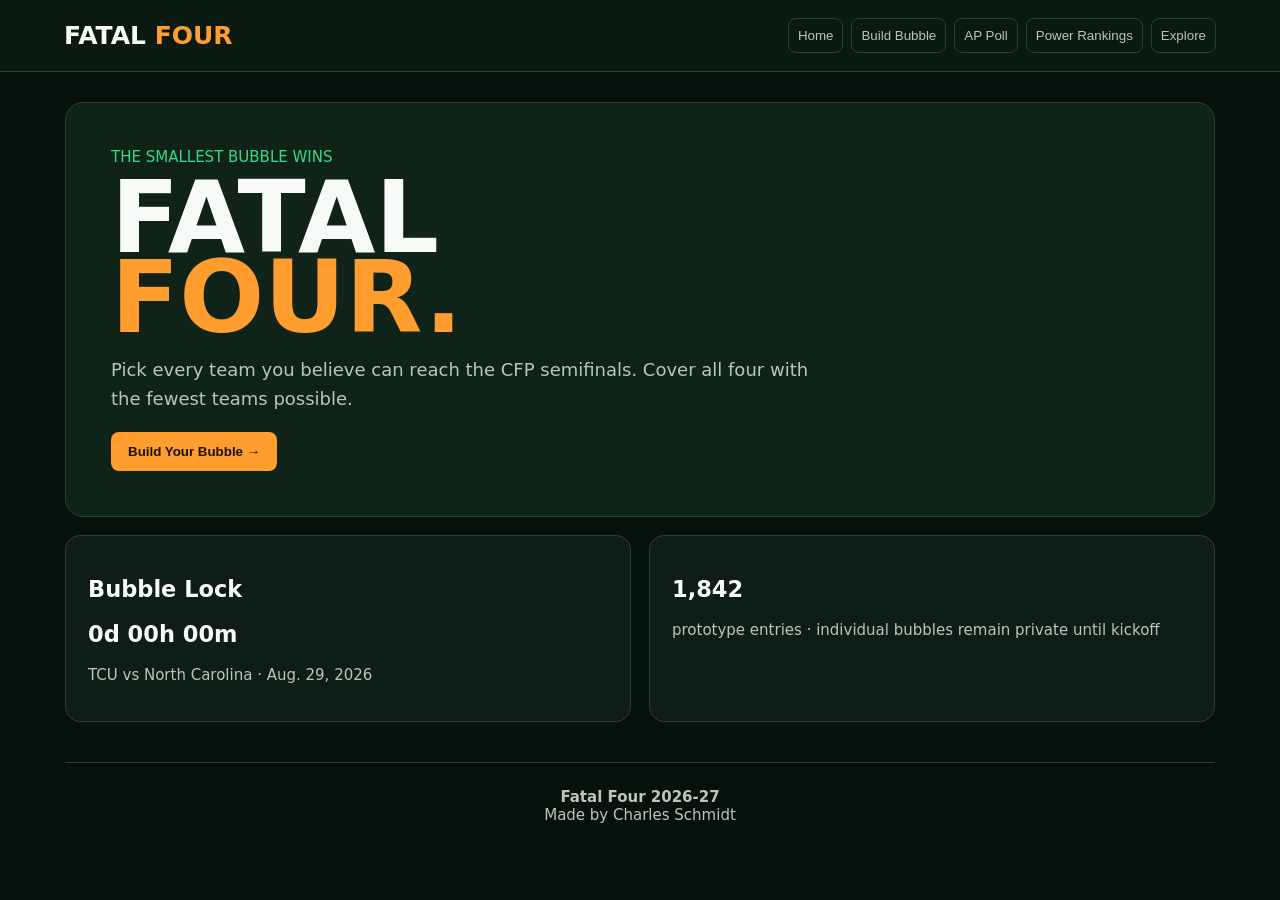
==== prototype.html @ 5ae05595 "Add interactive Fatal Four prototype" ====
<!doctype html><html><head><meta charset="utf-8"><meta name="viewport" content="width=device-width,initial-scale=1"><title>Fatal Four Prototype</title><style>body{margin:0;background:#07110c;color:#f7fbf8;font:15px system-ui}header{padding:18px 5%;background:#0b1a11;border-bottom:1px solid #294233;position:sticky;top:0}nav{display:flex;gap:8px;align-items:center}button{background:transparent;color:#b7c7bd;border:1px solid #294233;padding:9px;border-radius:8px}button:hover{color:#fff;background:#13271c}.brand{font-size:25px;font-weight:900;margin-right:auto}.brand b{color:#ff9d2e}.page{max-width:1150px;margin:auto;padding:30px 5%}.view{display:none}.view.active{display:block}.hero{padding:45px;background:#102319;border:1px solid #294233;border-radius:18px}.hero h1{font-size:clamp(55px,9vw,100px);line-height:.8;margin:12px 0}.orange{color:#ff9d2e}.green{color:#39d98a}.hero p{max-width:700px;color:#b7c7bd;font-size:18px;line-height:1.6}.primary{background:#ff9d2e;color:#171006;border:0;font-weight:900;padding:12px 17px}.grid{display:grid;grid-template-columns:1fr 1fr;gap:18px;margin-top:18px}.card{background:#0e1d15;border:1px solid #294233;border-radius:15px;padding:22px}.muted{color:#b7c7bd}.tools{display:flex;gap:10px;margin:15px 0}.search,select{flex:1;background:#07110c;color:white;border:1px solid #294233;padding:11px;border-radius:8px}.row{display:grid;grid-template-columns:35px 45px 1fr 100px 90px 90px;gap:10px;align-items:center;padding:10px;border-bottom:1px solid #203529}.row img{width:36px;height:36px;object-fit:contain}.rank{color:#ff9d2e;font-weight:900}.tag{border:1px solid #294233;border-radius:99px;padding:5px;text-align:center;color:#b7c7bd;font-size:12px}.up{color:#39d98a}.down{color:#ff6464}.bubble{display:flex;gap:7px;flex-wrap:wrap;padding:12px;border:1px dashed #3b5b47;border-radius:10px}.pill{background:#172c20;border:1px solid #35523f;padding:6px 9px;border-radius:99px}.leader{display:grid;grid-template-columns:40px 1fr 90px 80px;gap:10px;padding:13px 0;border-bottom:1px solid #203529}.bar{height:7px;background:#203328;border-radius:8px;margin-top:7px}.bar i{display:block;height:100%;background:#39d98a;border-radius:8px}.footer{text-align:center;border-top:1px solid #294233;margin-top:40px;padding:25px;color:#b7c7bd}@media(max-width:800px){.grid{grid-template-columns:1fr}.row{grid-template-columns:30px 38px 1fr 75px}.row>:nth-child(n+5){display:none}.leader{grid-template-columns:35px 1fr 75px}.leader>:last-child{display:none}}</style></head><body><header><nav><div class="brand">FATAL <b>FOUR</b></div><button onclick="go('home')">Home</button><button onclick="go('bubble')">Build Bubble</button><button onclick="go('poll')">AP Poll</button><button onclick="go('power')">Power Rankings</button><button onclick="go('explore')">Explore</button></nav></header><main class="page"><section id="home" class="view active"><div class="hero"><div class="green">THE SMALLEST BUBBLE WINS</div><h1>FATAL<br><span class="orange">FOUR.</span></h1><p>Pick every team you believe can reach the CFP semifinals. Cover all four with the fewest teams possible.</p><button class="primary" onclick="go('bubble')">Build Your Bubble →</button></div><div class="grid"><div class="card"><h2>Bubble Lock</h2><h2 id="clock">Loading...</h2><p class="muted">TCU vs North Carolina · Aug. 29, 2026</p></div><div class="card"><h2>1,842</h2><p class="muted">prototype entries · individual bubbles remain private until kickoff</p></div></div></section><section id="bubble" class="view"><div class="card"><h2>Build Your Bubble</h2><p class="muted">Prototype account is simulated. Production will require real login and server-side deadline enforcement.</p><div class="tools"><input id="q" class="search" placeholder="Search teams" oninput="render()"><select id="c" onchange="render()"><option value="">Top 25</option><option>ACC</option><option>Big Ten</option><option>SEC</option><option>Big 12</option><option>Independent</option></select></div><div id="teams"></div><h3>Your Bubble <span class="muted" id="n">0 teams</span></h3><div id="bubble" class="bubble"></div></div></section><section id="poll" class="view"><div class="card"><h2>AP Top 25</h2><p class="muted">Prototype weekly poll. “-” means no change. Green/red arrows show spots moved.</p><div id="pollrows"></div></div></section><section id="power" class="view"><div class="card"><h2>🏆 Bubble Power Rankings</h2><p class="muted">Projection only—not the official winner.</p><div id="leaders"></div></div></section><section id="explore" class="view"><div class="card"><h2>Explore Bubbles</h2><p class="muted">🔒 Public bubbles, likes, follows and DMs unlock after kickoff.</p></div></section><footer class="footer"><b>Fatal Four 2026-27</b><br>Made by Charles Schmidt</footer></main><script>const T=[['Ohio State','Big Ten','12–0','1','1',92,194],['Oregon','Big Ten','11–1','2','1',89,2483],['Texas','SEC','11–1','3','-',86,251],['Georgia','SEC','10–2','4','-1',82,61],['Notre Dame','Independent','11–1','5','2',80,87],['Miami','ACC','10–2','6','4',76,2390],['Penn State','Big Ten','10–2','7','-',72,213],['Alabama','SEC','9–3','8','-2',68,333],['Clemson','ACC','10–2','9','3',65,228],['Indiana','Big Ten','10–2','10','-3',63,84],['Texas Tech','Big 12','10–2','11','1',61,2641],['Ole Miss','SEC','9–3','12','5',57,145],['LSU','SEC','9–3','13','-',54,99],['SMU','ACC','9–3','14','-2',51,256],['BYU','Big 12','9–3','15','2',48,252],['TCU','Big 12','8–4','16','-',42,2628],['Oklahoma','SEC','8–4','17','-4',39,201],['Michigan','Big Ten','8–4','18','-',36,130],['Texas A&M','SEC','8–4','19','-2',33,245],['Florida State','ACC','9–3','20','3',30,52],['Utah','Big 12','9–3','21','-',26,254],['Kansas State','Big 12','8–4','22','-1',22,2306],['Arizona State','Big 12','8–4','23','2',18,9],['North Carolina','ACC','9–3','24','-3',14,153],['Missouri','SEC','8–4','25','-',11,142]];let S=new Set();const logo=id=>`https://a.espncdn.com/i/teamlogos/ncaa/500/${id}.png`;function go(id){document.querySelectorAll('.view').forEach(x=>x.classList.remove('active'));document.getElementById(id).classList.add('active');scrollTo(0,0)}function render(){let q=document.getElementById('q').value.toLowerCase(),c=document.getElementById('c').value;let a=T.filter(t=>(!c?t[3]:t[1]===c)&&t[0].toLowerCase().includes(q));document.getElementById('teams').innerHTML=a.map(t=>`<label class="row"><input type="checkbox" ${S.has(t[0])?'checked':''} onchange="toggle('${t[0]}')"><img src="${logo(t[6])}"><div><b><span class="rank">#${t[3]}</span> ${t[0]}</b><div class="muted">${t[1]} · ${t[2]}</div></div><span class="tag">AP #${t[3]}</span><span class="tag">${t[5]}% odds</span><span class="tag">Conf. ${t[2]}</span></label>`).join('');document.getElementById('n').textContent=S.size+' teams';document.getElementById('bubble').innerHTML=[...S].map(x=>`<span class="pill">${x}</span>`).join('')||'<span class="muted">Select teams above.</span>'}function toggle(x){S.has(x)?S.delete(x):S.add(x);render()}document.getElementById('pollrows').innerHTML=T.map(t=>`<div class="row"><b class="rank">${t[3]}</b><img src="${logo(t[6])}"><b>${t[0]}</b><span>${t[5]*10+20} votes</span><span class="${t[4]=='-'?'':t[4][0]=='-'?'down':'up'}">${t[4]=='-'?'-':t[4][0]=='-'?'↓ '+t[4].slice(1):'↑ '+t[4]}</span><span class="tag">${t[2]}</span></div>`).join('');const P=[['CharlesSchmidt',12,'31.8%',94.2],['CFBKing',15,'27.4%',89.7],['PateFan',10,'24.1%',86.1],['GridironGuy',18,'19.6%',81.9],['HoustonFan',13,'17.2%',78.5]];document.getElementById('leaders').innerHTML=P.map((x,i)=>`<div class="leader"><b>${['🥇','🥈','🥉'][i]||i+1}</b><div><b>@${x[0]}</b><div class="bar"><i style="width:${x[3]}%"></i></div></div><b>${x[2]}</b><span class="tag">${x[1]} teams</span></div>`).join('');render();let target=new Date('2026-08-29T16:00:00Z');setInterval(()=>{let d=Math.max(0,target-Date.now()),s=Math.floor(d/1000),days=Math.floor(s/86400);s%=86400;let h=Math.floor(s/3600);s%=3600;let m=Math.floor(s/60);document.getElementById('clock').textContent=`${days}d ${String(h).padStart(2,'0')}h ${String(m).padStart(2,'0')}m`},1000);</script></body></html>
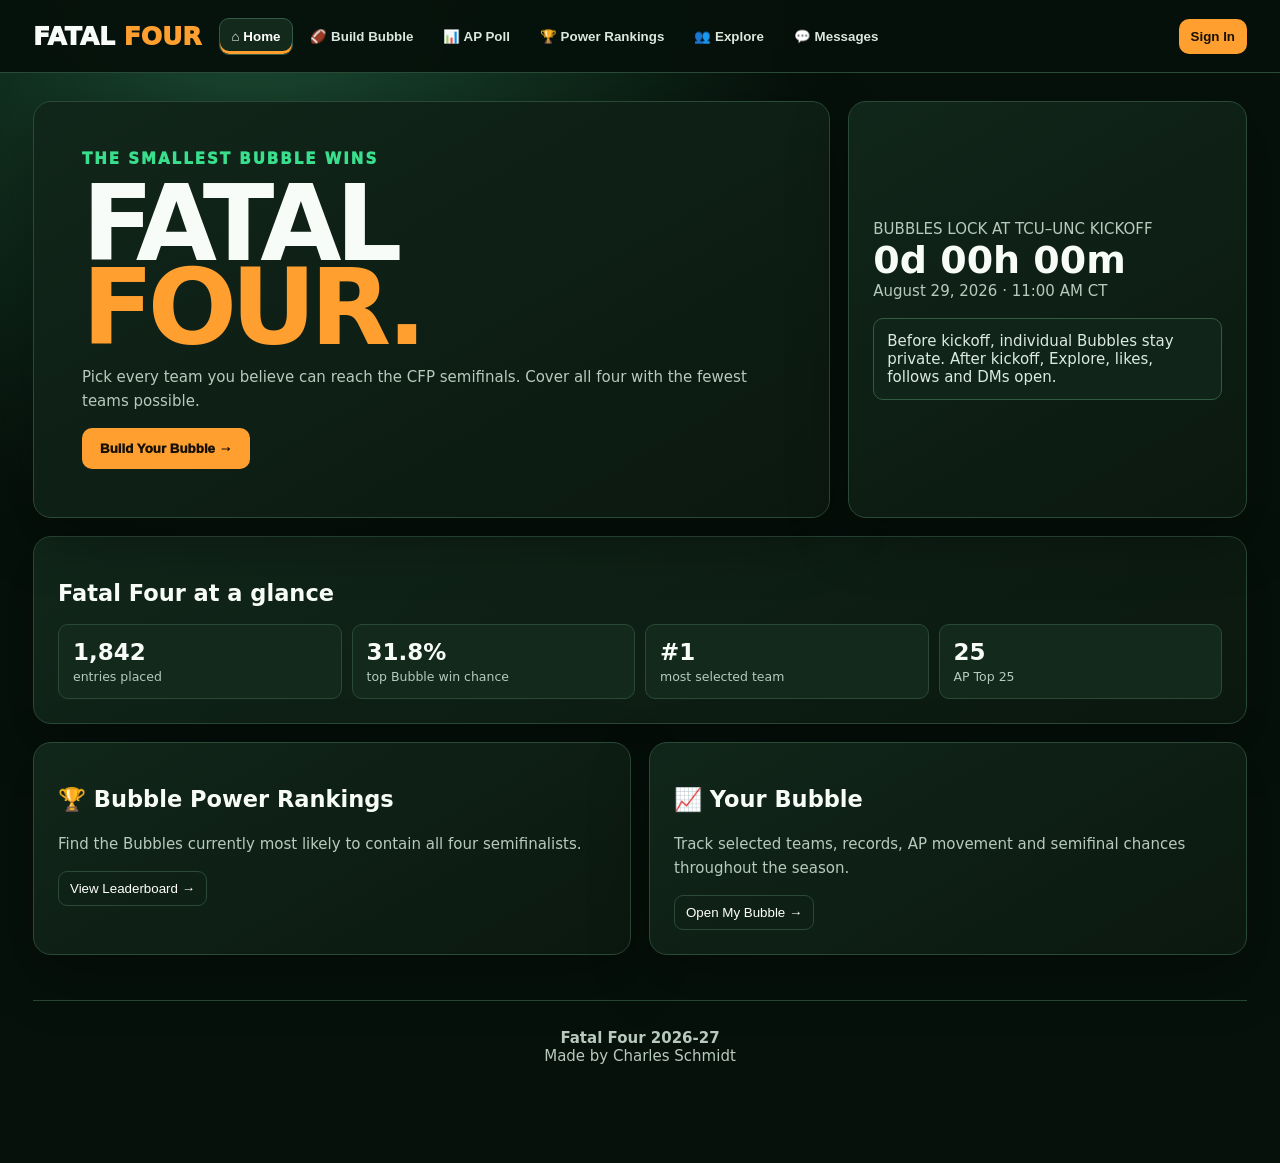
==== commit 8712b8d1: "Build final polished Fatal Four interactive prototype" ====
--- a/prototype.html
+++ b/prototype.html
@@ -1 +1 @@
-<!doctype html><html><head><meta charset="utf-8"><meta name="viewport" content="width=device-width,initial-scale=1"><title>Fatal Four Prototype</title><style>body{margin:0;background:#07110c;color:#f7fbf8;font:15px system-ui}header{padding:18px 5%;background:#0b1a11;border-bottom:1px solid #294233;position:sticky;top:0}nav{display:flex;gap:8px;align-items:center}button{background:transparent;color:#b7c7bd;border:1px solid #294233;padding:9px;border-radius:8px}button:hover{color:#fff;background:#13271c}.brand{font-size:25px;font-weight:900;margin-right:auto}.brand b{color:#ff9d2e}.page{max-width:1150px;margin:auto;padding:30px 5%}.view{display:none}.view.active{display:block}.hero{padding:45px;background:#102319;border:1px solid #294233;border-radius:18px}.hero h1{font-size:clamp(55px,9vw,100px);line-height:.8;margin:12px 0}.orange{color:#ff9d2e}.green{color:#39d98a}.hero p{max-width:700px;color:#b7c7bd;font-size:18px;line-height:1.6}.primary{background:#ff9d2e;color:#171006;border:0;font-weight:900;padding:12px 17px}.grid{display:grid;grid-template-columns:1fr 1fr;gap:18px;margin-top:18px}.card{background:#0e1d15;border:1px solid #294233;border-radius:15px;padding:22px}.muted{color:#b7c7bd}.tools{display:flex;gap:10px;margin:15px 0}.search,select{flex:1;background:#07110c;color:white;border:1px solid #294233;padding:11px;border-radius:8px}.row{display:grid;grid-template-columns:35px 45px 1fr 100px 90px 90px;gap:10px;align-items:center;padding:10px;border-bottom:1px solid #203529}.row img{width:36px;height:36px;object-fit:contain}.rank{color:#ff9d2e;font-weight:900}.tag{border:1px solid #294233;border-radius:99px;padding:5px;text-align:center;color:#b7c7bd;font-size:12px}.up{color:#39d98a}.down{color:#ff6464}.bubble{display:flex;gap:7px;flex-wrap:wrap;padding:12px;border:1px dashed #3b5b47;border-radius:10px}.pill{background:#172c20;border:1px solid #35523f;padding:6px 9px;border-radius:99px}.leader{display:grid;grid-template-columns:40px 1fr 90px 80px;gap:10px;padding:13px 0;border-bottom:1px solid #203529}.bar{height:7px;background:#203328;border-radius:8px;margin-top:7px}.bar i{display:block;height:100%;background:#39d98a;border-radius:8px}.footer{text-align:center;border-top:1px solid #294233;margin-top:40px;padding:25px;color:#b7c7bd}@media(max-width:800px){.grid{grid-template-columns:1fr}.row{grid-template-columns:30px 38px 1fr 75px}.row>:nth-child(n+5){display:none}.leader{grid-template-columns:35px 1fr 75px}.leader>:last-child{display:none}}</style></head><body><header><nav><div class="brand">FATAL <b>FOUR</b></div><button onclick="go('home')">Home</button><button onclick="go('bubble')">Build Bubble</button><button onclick="go('poll')">AP Poll</button><button onclick="go('power')">Power Rankings</button><button onclick="go('explore')">Explore</button></nav></header><main class="page"><section id="home" class="view active"><div class="hero"><div class="green">THE SMALLEST BUBBLE WINS</div><h1>FATAL<br><span class="orange">FOUR.</span></h1><p>Pick every team you believe can reach the CFP semifinals. Cover all four with the fewest teams possible.</p><button class="primary" onclick="go('bubble')">Build Your Bubble →</button></div><div class="grid"><div class="card"><h2>Bubble Lock</h2><h2 id="clock">Loading...</h2><p class="muted">TCU vs North Carolina · Aug. 29, 2026</p></div><div class="card"><h2>1,842</h2><p class="muted">prototype entries · individual bubbles remain private until kickoff</p></div></div></section><section id="bubble" class="view"><div class="card"><h2>Build Your Bubble</h2><p class="muted">Prototype account is simulated. Production will require real login and server-side deadline enforcement.</p><div class="tools"><input id="q" class="search" placeholder="Search teams" oninput="render()"><select id="c" onchange="render()"><option value="">Top 25</option><option>ACC</option><option>Big Ten</option><option>SEC</option><option>Big 12</option><option>Independent</option></select></div><div id="teams"></div><h3>Your Bubble <span class="muted" id="n">0 teams</span></h3><div id="bubble" class="bubble"></div></div></section><section id="poll" class="view"><div class="card"><h2>AP Top 25</h2><p class="muted">Prototype weekly poll. “-” means no change. Green/red arrows show spots moved.</p><div id="pollrows"></div></div></section><section id="power" class="view"><div class="card"><h2>🏆 Bubble Power Rankings</h2><p class="muted">Projection only—not the official winner.</p><div id="leaders"></div></div></section><section id="explore" class="view"><div class="card"><h2>Explore Bubbles</h2><p class="muted">🔒 Public bubbles, likes, follows and DMs unlock after kickoff.</p></div></section><footer class="footer"><b>Fatal Four 2026-27</b><br>Made by Charles Schmidt</footer></main><script>const T=[['Ohio State','Big Ten','12–0','1','1',92,194],['Oregon','Big Ten','11–1','2','1',89,2483],['Texas','SEC','11–1','3','-',86,251],['Georgia','SEC','10–2','4','-1',82,61],['Notre Dame','Independent','11–1','5','2',80,87],['Miami','ACC','10–2','6','4',76,2390],['Penn State','Big Ten','10–2','7','-',72,213],['Alabama','SEC','9–3','8','-2',68,333],['Clemson','ACC','10–2','9','3',65,228],['Indiana','Big Ten','10–2','10','-3',63,84],['Texas Tech','Big 12','10–2','11','1',61,2641],['Ole Miss','SEC','9–3','12','5',57,145],['LSU','SEC','9–3','13','-',54,99],['SMU','ACC','9–3','14','-2',51,256],['BYU','Big 12','9–3','15','2',48,252],['TCU','Big 12','8–4','16','-',42,2628],['Oklahoma','SEC','8–4','17','-4',39,201],['Michigan','Big Ten','8–4','18','-',36,130],['Texas A&M','SEC','8–4','19','-2',33,245],['Florida State','ACC','9–3','20','3',30,52],['Utah','Big 12','9–3','21','-',26,254],['Kansas State','Big 12','8–4','22','-1',22,2306],['Arizona State','Big 12','8–4','23','2',18,9],['North Carolina','ACC','9–3','24','-3',14,153],['Missouri','SEC','8–4','25','-',11,142]];let S=new Set();const logo=id=>`https://a.espncdn.com/i/teamlogos/ncaa/500/${id}.png`;function go(id){document.querySelectorAll('.view').forEach(x=>x.classList.remove('active'));document.getElementById(id).classList.add('active');scrollTo(0,0)}function render(){let q=document.getElementById('q').value.toLowerCase(),c=document.getElementById('c').value;let a=T.filter(t=>(!c?t[3]:t[1]===c)&&t[0].toLowerCase().includes(q));document.getElementById('teams').innerHTML=a.map(t=>`<label class="row"><input type="checkbox" ${S.has(t[0])?'checked':''} onchange="toggle('${t[0]}')"><img src="${logo(t[6])}"><div><b><span class="rank">#${t[3]}</span> ${t[0]}</b><div class="muted">${t[1]} · ${t[2]}</div></div><span class="tag">AP #${t[3]}</span><span class="tag">${t[5]}% odds</span><span class="tag">Conf. ${t[2]}</span></label>`).join('');document.getElementById('n').textContent=S.size+' teams';document.getElementById('bubble').innerHTML=[...S].map(x=>`<span class="pill">${x}</span>`).join('')||'<span class="muted">Select teams above.</span>'}function toggle(x){S.has(x)?S.delete(x):S.add(x);render()}document.getElementById('pollrows').innerHTML=T.map(t=>`<div class="row"><b class="rank">${t[3]}</b><img src="${logo(t[6])}"><b>${t[0]}</b><span>${t[5]*10+20} votes</span><span class="${t[4]=='-'?'':t[4][0]=='-'?'down':'up'}">${t[4]=='-'?'-':t[4][0]=='-'?'↓ '+t[4].slice(1):'↑ '+t[4]}</span><span class="tag">${t[2]}</span></div>`).join('');const P=[['CharlesSchmidt',12,'31.8%',94.2],['CFBKing',15,'27.4%',89.7],['PateFan',10,'24.1%',86.1],['GridironGuy',18,'19.6%',81.9],['HoustonFan',13,'17.2%',78.5]];document.getElementById('leaders').innerHTML=P.map((x,i)=>`<div class="leader"><b>${['🥇','🥈','🥉'][i]||i+1}</b><div><b>@${x[0]}</b><div class="bar"><i style="width:${x[3]}%"></i></div></div><b>${x[2]}</b><span class="tag">${x[1]} teams</span></div>`).join('');render();let target=new Date('2026-08-29T16:00:00Z');setInterval(()=>{let d=Math.max(0,target-Date.now()),s=Math.floor(d/1000),days=Math.floor(s/86400);s%=86400;let h=Math.floor(s/3600);s%=3600;let m=Math.floor(s/60);document.getElementById('clock').textContent=`${days}d ${String(h).padStart(2,'0')}h ${String(m).padStart(2,'0')}m`},1000);</script></body></html>+<!doctype html><html lang="en"><head><meta charset="utf-8"><meta name="viewport" content="width=device-width,initial-scale=1"><title>Fatal Four 2026–27</title><style>:root{--bg:#06110b;--p:#0d1d14;--p2:#13291c;--line:#2b4937;--text:#f8fcf9;--muted:#b8c9be;--g:#39df8c;--o:#ff9f2f;--r:#ff6868}*{box-sizing:border-box}body{margin:0;background:radial-gradient(circle at 20% 0,#1b4b32,transparent 35%),var(--bg);color:var(--text);font:15px system-ui,sans-serif}header{position:sticky;top:0;z-index:10;background:#06110bf2;backdrop-filter:blur(12px);border-bottom:1px solid var(--line)}nav{max-width:1250px;margin:auto;min-height:72px;padding:10px 18px;display:flex;align-items:center;gap:7px}.brand{font-size:25px;font-weight:1000;margin-right:10px;white-space:nowrap}.brand span{color:var(--o)}nav button{border:1px solid transparent;background:transparent;color:#dbe8df;padding:10px 12px;border-radius:10px;font-weight:850;cursor:pointer}nav button:hover,nav button.active{background:var(--p2);border-color:#355a43;color:#fff;box-shadow:inset 0 -3px var(--o)}.signin{margin-left:auto!important;background:var(--o)!important;color:#171006!important;border:0!important}.page{max-width:1250px;margin:auto;padding:28px 18px 70px}.view{display:none}.view.active{display:block}.hero{display:grid;grid-template-columns:1.5fr .75fr;gap:18px}.card{background:linear-gradient(150deg,#11261a,#0b1810);border:1px solid var(--line);border-radius:18px;padding:24px;box-shadow:0 20px 60px #0005}.hero .main{padding:48px}.eyebrow{color:var(--g);font-weight:950;letter-spacing:2px}.hero h1{font-size:clamp(60px,9vw,105px);line-height:.8;letter-spacing:-6px;margin:14px 0}.orange{color:var(--o)}p{color:var(--muted);line-height:1.6}.primary{background:var(--o);color:#171006;border:0;border-radius:10px;padding:13px 18px;font-weight:950;cursor:pointer}.count{display:flex;flex-direction:column;justify-content:center}.count b{font-size:38px}.grid{display:grid;grid-template-columns:1fr 1fr;gap:18px;margin-top:18px}.stats{display:grid;grid-template-columns:repeat(4,1fr);gap:10px}.stat{background:var(--p2);border:1px solid var(--line);padding:14px;border-radius:10px}.stat b{font-size:23px}.stat small{display:block;color:var(--muted);margin-top:4px}.notice{background:#102419;border:1px solid #315b42;padding:13px;border-radius:10px;color:#dceae1}.toolbar{display:flex;gap:9px;margin:18px 0}.search,select,input[type=email],input[type=password],input[type=text]{background:#07120c;color:#fff;border:1px solid var(--line);padding:11px;border-radius:9px}.search{flex:1}.row{display:grid;grid-template-columns:34px 42px minmax(180px,1fr) 100px 100px 100px;gap:10px;align-items:center;padding:10px;border-bottom:1px solid #213629}.row img{width:36px;height:36px;object-fit:contain}.rank{color:var(--o);font-weight:950}.tag{border:1px solid var(--line);border-radius:999px;padding:5px 7px;text-align:center;color:var(--muted);font-size:12px}.up{color:var(--g);font-weight:950}.down{color:var(--r);font-weight:950}.bubble{display:flex;flex-wrap:wrap;gap:7px;min-height:55px;padding:12px;border:1px dashed #41624d;border-radius:10px}.pill{background:#183122;border:1px solid #3b6248;padding:6px 9px;border-radius:99px}.poll,.leader,.socialcard{display:grid;align-items:center;gap:10px;padding:12px 0;border-bottom:1px solid #203528}.poll{grid-template-columns:45px 1fr 100px 85px 85px}.leader{grid-template-columns:42px 1fr 95px 90px 80px}.socialcard{grid-template-columns:55px 1fr auto}.avatar{width:50px;height:50px;border-radius:50%;object-fit:contain;background:#162b1e;padding:5px}.bar{height:7px;background:#213529;border-radius:9px;margin-top:6px}.bar i{display:block;height:100%;background:var(--g);border-radius:9px}.outline{background:transparent;color:#fff;border:1px solid var(--line);border-radius:9px;padding:9px 11px;cursor:pointer}.footer{text-align:center;border-top:1px solid var(--line);padding:28px;color:var(--muted);margin-top:45px}.modal{position:fixed;inset:0;background:#000b;display:none;place-items:center;z-index:30;padding:18px}.modal.show{display:grid}.modalbox{width:min(500px,100%);background:var(--p);border:1px solid var(--line);border-radius:18px;padding:25px}.field{display:grid;gap:6px;margin:12px 0}.choices{display:flex;gap:8px;flex-wrap:wrap;margin:8px 0}.choice{width:48px;height:48px;border-radius:50%;object-fit:contain;background:var(--p2);border:1px solid var(--line);padding:5px;cursor:pointer}@media(max-width:900px){.hero,.grid{grid-template-columns:1fr}.nav{flex-wrap:wrap}.navlinks{overflow:auto;order:3;width:100%}.nav button{white-space:nowrap}.stats{grid-template-columns:1fr 1fr}.row{grid-template-columns:30px 40px 1fr 80px}.row>:nth-child(n+5){display:none}.poll{grid-template-columns:38px 1fr 75px 65px}.poll>:last-child{display:none}.leader{grid-template-columns:35px 1fr 75px}.leader>:nth-child(n+4){display:none}.socialcard{grid-template-columns:48px 1fr}.socialcard .actions{grid-column:2}.hero .main{padding:32px}}</style></head><body><header><nav><div class="brand">FATAL <span>FOUR</span></div><div style="display:flex;gap:4px;flex:1;overflow:auto"><button data-page="home" class="active" onclick="go('home')">⌂ Home</button><button data-page="bubble" onclick="need('bubble')">🏈 Build Bubble</button><button data-page="poll" onclick="go('poll')">📊 AP Poll</button><button data-page="power" onclick="go('power')">🏆 Power Rankings</button><button data-page="explore" onclick="go('explore')">👥 Explore</button><button data-page="messages" onclick="go('messages')">💬 Messages</button></div><button class="signin" id="acct" onclick="openLogin()">Sign In</button></nav></header><main class="page"><section id="home" class="view active"><div class="hero"><div class="card main"><div class="eyebrow">THE SMALLEST BUBBLE WINS</div><h1>FATAL<br><span class="orange">FOUR.</span></h1><p>Pick every team you believe can reach the CFP semifinals. Cover all four with the fewest teams possible.</p><button class="primary" onclick="need('bubble')">Build Your Bubble →</button></div><div class="card count"><span style="color:var(--muted)">BUBBLES LOCK AT TCU–UNC KICKOFF</span><b id="clock">Loading…</b><span style="color:var(--muted)">August 29, 2026 · 11:00 AM CT</span><div class="notice" style="margin-top:18px">Before kickoff, individual Bubbles stay private. After kickoff, Explore, likes, follows and DMs open.</div></div></div><div class="card" style="margin-top:18px"><h2>Fatal Four at a glance</h2><div class="stats"><div class="stat"><b>1,842</b><small>entries placed</small></div><div class="stat"><b>31.8%</b><small>top Bubble win chance</small></div><div class="stat"><b>#1</b><small>most selected team</small></div><div class="stat"><b>25</b><small>AP Top 25</small></div></div></div><div class="grid"><div class="card"><h2>🏆 Bubble Power Rankings</h2><p>Find the Bubbles currently most likely to contain all four semifinalists.</p><button class="outline" onclick="go('power')">View Leaderboard →</button></div><div class="card"><h2>📈 Your Bubble</h2><p>Track selected teams, records, AP movement and semifinal chances throughout the season.</p><button class="outline" onclick="need('bubble')">Open My Bubble →</button></div></div></section><section id="bubble" class="view"><div class="card"><h2>Build Your Bubble <span id="bubbleSize" style="color:var(--muted)">0 teams</span></h2><p>Top 25 is shown first in exact 1–25 order. Pick a conference to browse its other teams.</p><div class="notice">🔐 Login is required. In production, the server—not the browser—enforces the exact kickoff deadline.</div><div class="toolbar"><input id="search" class="search" placeholder="Search any D1 team…" oninput="renderTeams()"><select id="conf" onchange="renderTeams()"><option value="">AP Top 25</option><option>ACC</option><option>Big Ten</option><option>SEC</option><option>Big 12</option><option>American</option><option>Sun Belt</option><option>Mountain West</option><option>MAC</option><option>Conference USA</option><option>Independent</option></select></div><div id="teams"></div><h3>Your Bubble</h3><div id="selected" class="bubble"><span style="color:var(--muted)">Select teams above.</span></div><br><button class="primary" onclick="submitBubble()">Submit Bubble</button></div><div class="grid"><div class="card"><h2>Your live Bubble stats</h2><div class="stats"><div class="stat"><b id="bs">0</b><small>teams</small></div><div class="stat"><b>23.7%</b><small>win probability</small></div><div class="stat"><b>87.4</b><small>Fatal Four Score</small></div><div class="stat"><b id="alive">0</b><small>teams alive</small></div></div></div><div class="card"><h2>How you win</h2><p>All four actual CFP semifinalists must be in your Bubble. Among everyone who qualifies, the smallest Bubble wins.</p></div></div></section><section id="poll" class="view"><div class="card"><h2>AP Top 25</h2><p>Weekly history, vote totals, and movement. <b>“-”</b> means no change.</p><select><option>Week 1 · 2026</option><option>Preseason · 2026</option><option>Week 15 · 2025</option></select><div id="pollRows"></div></div></section><section id="power" class="view"><div class="card"><h2>🏆 Bubble Power Rankings</h2><p>Live projection of who is most likely to finish with all four semifinalists.</p><div class="notice">This is a projection, not the official result. The official winner is determined only after the semifinal field is known.</div><div id="leaders"></div></div></section><section id="explore" class="view"><div class="card"><h2>👥 Explore Bubbles</h2><p>After kickoff, compare Bubbles, like them, follow players, visit profiles and DM them.</p><div id="exploreList"></div></div></section><section id="messages" class="view"><div class="card"><h2>💬 Messages</h2><div class="notice">🔒 DMs unlock after TCU–UNC kickoff.</div><div class="socialcard"><img class="avatar" src="https://a.espncdn.com/i/teamlogos/ncaa/500/2483.png"><div><b>@CFBKing</b><div style="color:var(--muted)">Direct messages are waiting for kickoff.</div></div><button class="outline" onclick="alert('Prototype: messaging unlocks after kickoff.')">Message</button></div></div></section><section id="profile" class="view"><div class="grid"><div class="card"><img id="profAvatar" class="avatar" style="width:100px;height:100px" src="https://a.espncdn.com/i/teamlogos/ncaa/500/194.png"><h2 id="profName">CharlesSchmidt</h2><p>Fatal Four 2026–27</p><button class="outline">Followers 42</button> <button class="outline">Following 18</button></div><div class="card"><h2>Current Bubble</h2><div class="stats"><div class="stat"><b>23.7%</b><small>win probability</small></div><div class="stat"><b>3 / 4</b><small>projected semifinalists</small></div><div class="stat"><b>11</b><small>teams alive</small></div><div class="stat"><b>87.4</b><small>Fatal Four Score</small></div></div><h3>Probability history</h3><div class="notice">4.2% → 8.7% → 15.1% → <b>23.7%</b></div></div></div></section><footer class="footer"><b>Fatal Four 2026-27</b><br>Made by Charles Schmidt</footer></main><div id="modal" class="modal"><div class="modalbox"><h2>Create your Fatal Four account</h2><p>Email, username and profile avatar are required.</p><div class="field"><label>Email</label><input id="email" type="email" placeholder="you@example.com"></div><div class="field"><label>Username</label><input id="user" type="text" placeholder="Choose a username"></div><div class="field"><label>Password</label><input id="pass" type="password" placeholder="Create a password"></div><b>Profile avatar</b><div class="choices"><img class="choice" onclick="setAvatar(194)" src="https://a.espncdn.com/i/teamlogos/ncaa/500/194.png"><img class="choice" onclick="setAvatar(2483)" src="https://a.espncdn.com/i/teamlogos/ncaa/500/2483.png"><img class="choice" onclick="setAvatar(251)" src="https://a.espncdn.com/i/teamlogos/ncaa/500/251.png"><img class="choice" onclick="setAvatar(61)" src="https://a.espncdn.com/i/teamlogos/ncaa/500/61.png"><button class="outline" onclick="alert('Prototype: production will show every D1/FBS school logo with search and conference filters.')">All D1 school logos…</button></div><input type="file" accept="image/*" onchange="alert('Prototype upload selected. Production will securely store the image.')"><div style="margin-top:18px"><button class="primary" onclick="login()">Create / Sign In</button> <button class="outline" onclick="closeLogin()">Cancel</button></div></div></div><script>const T=[['Ohio State','Big Ten','12–0','1','1',92,194],['Oregon','Big Ten','11–1','2','1',89,2483],['Texas','SEC','11–1','3','-',86,251],['Georgia','SEC','10–2','4','-1',82,61],['Notre Dame','Independent','11–1','5','2',80,87],['Miami','ACC','10–2','6','4',76,2390],['Penn State','Big Ten','10–2','7','-',72,213],['Alabama','SEC','9–3','8','-2',68,333],['Clemson','ACC','10–2','9','3',65,228],['Indiana','Big Ten','10–2','10','-3',63,84],['Texas Tech','Big 12','10–2','11','1',61,2641],['Ole Miss','SEC','9–3','12','5',57,145],['LSU','SEC','9–3','13','-',54,99],['SMU','ACC','9–3','14','-2',51,256],['BYU','Big 12','9–3','15','2',48,252],['TCU','Big 12','8–4','16','-',42,2628],['Oklahoma','SEC','8–4','17','-4',39,201],['Michigan','Big Ten','8–4','18','-',36,130],['Texas A&M','SEC','8–4','19','-2',33,245],['Florida State','ACC','9–3','20','3',30,52],['Utah','Big 12','9–3','21','-',26,254],['Kansas State','Big 12','8–4','22','-1',22,2306],['Arizona State','Big 12','8–4','23','2',18,9],['North Carolina','ACC','9–3','24','-3',14,153],['Missouri','SEC','8–4','25','-',11,142]];const extra=[['Houston','Big 12','7–5','',0,18,248],['USC','Big Ten','8–4','',0,18,30],['UCLA','Big Ten','7–5','',0,15,26],['Auburn','SEC','7–5','',0,14,2],['Tennessee','SEC','8–4','',0,12,2633],['Louisville','ACC','8–4','',0,11,97],['Boise State','Mountain West','10–2','',0,8,68],['Tulane','American','10–2','',0,7,2655]];let selected=new Set(),logged=false;const logo=id=>`https://a.espncdn.com/i/teamlogos/ncaa/500/${id}.png`;function go(id){document.querySelectorAll('.view').forEach(x=>x.classList.remove('active'));document.getElementById(id).classList.add('active');document.querySelectorAll('nav button[data-page]').forEach(x=>x.classList.toggle('active',x.dataset.page===id));scrollTo(0,0)}function openLogin(){document.getElementById('modal').classList.add('show')}function closeLogin(){document.getElementById('modal').classList.remove('show')}function need(id){if(!logged){openLogin();return}go(id)}function login(){if(!document.getElementById('email').value||!document.getElementById('user').value||!document.getElementById('pass').value){alert('Email, username and password are required.');return}logged=true;document.getElementById('acct').textContent='@'+document.getElementById('user').value;closeLogin();go('bubble')}function setAvatar(id){document.getElementById('profAvatar').src=logo(id)}function toggle(n){selected.has(n)?selected.delete(n):selected.add(n);renderTeams()}function renderTeams(){let q=document.getElementById('search').value.toLowerCase(),c=document.getElementById('conf').value,a=!c?T:T.concat(extra).filter(x=>x[1]===c);a=a.filter(x=>x[0].toLowerCase().includes(q));document.getElementById('teams').innerHTML=a.map(t=>`<label class="row"><input type="checkbox" ${selected.has(t[0])?'checked':''} onchange="toggle('${t[0]}')"><img src="${logo(t[6])}"><div><b>${t[3]?'<span class=rank>#'+t[3]+'</span> ':''}${t[0]}</b><div style="color:var(--muted)">${t[1]} · ${t[2]}</div></div><span class=tag>${t[3]?'AP #'+t[3]:'Unranked'}</span><span class=tag>${t[5]}% odds</span><span class=tag>Conf. ${t[2]}</span></label>`).join('');document.getElementById('bubbleSize').textContent=selected.size+' teams';document.getElementById('bs').textContent=selected.size;document.getElementById('alive').textContent=selected.size;document.getElementById('selected').innerHTML=selected.size?[...selected].map(x=>`<span class=pill>${x}</span>`).join(''):'<span style="color:var(--muted)">Select teams above.</span>'}function submitBubble(){if(!logged){openLogin();return}alert('Prototype Bubble submitted. Production will save it to the secure backend.')}document.getElementById('pollRows').innerHTML=T.map(t=>`<div class=poll><b class=rank>#${t[3]}</b><span><img style="width:34px;height:34px;vertical-align:middle;object-fit:contain;margin-right:7px" src="${logo(t[6])}">${t[0]}</span><b>${t[5]*10+20} votes</b><span class=${t[4]=='-'?'':t[4][0]=='-'?'down':'up'}>${t[4]=='-'?'-':t[4][0]=='-'?'↓ '+t[4].slice(1):'↑ '+t[4]}</span><span>${t[2]}</span></div>`).join('');const people=[['CharlesSchmidt',12,'31.8%',94.2,194],['CFBKing',15,'27.4%',89.7,2483],['PateFan',10,'24.1%',86.1,251],['GridironGuy',18,'19.6%',81.9,61],['HoustonFan',13,'17.2%',78.5,248]];document.getElementById('leaders').innerHTML=people.map((p,i)=>`<div class=leader><b>${['🥇','🥈','🥉'][i]||i+1}</b><div><b>@${p[0]}</b><div style="color:var(--muted)">${p[1]} teams · Fatal Four Score ${p[3]}</div><div class=bar><i style="width:${p[3]}%"></i></div></div><b>${p[2]}</b><button class=outline onclick="profile('${p[0]}',${p[4]})">Profile</button><button class=outline onclick="alert('Prototype: DM unlocks after kickoff.')">DM</button></div>`).join('');document.getElementById('exploreList').innerHTML=people.map(p=>`<div class=socialcard><img class=avatar src="${logo(p[4])}"><div><b>@${p[0]}</b><div style="color:var(--muted)">${p[1]} teams · ${p[2]} win probability · ${p[3]} score</div></div><div><button class=outline onclick="alert('Liked!')">♡ Like</button> <button class=outline onclick="alert('Followed!')">+ Follow</button> <button class=outline onclick="profile('${p[0]}',${p[4]})">Profile</button> <button class=outline onclick="alert('Prototype: DM unlocks after kickoff.')">DM</button></div></div>`).join('');function profile(n,id){document.getElementById('profName').textContent=n;document.getElementById('profAvatar').src=logo(id);go('profile')}renderTeams();const target=new Date('2026-08-29T16:00:00Z');function tick(){let s=Math.max(0,Math.floor((target-Date.now())/1000)),d=Math.floor(s/86400);s%=86400;let h=Math.floor(s/3600);s%=3600;let m=Math.floor(s/60);document.getElementById('clock').textContent=`${d}d ${String(h).padStart(2,'0')}h ${String(m).padStart(2,'0')}m`}tick();setInterval(tick,1000);</script></body></html>
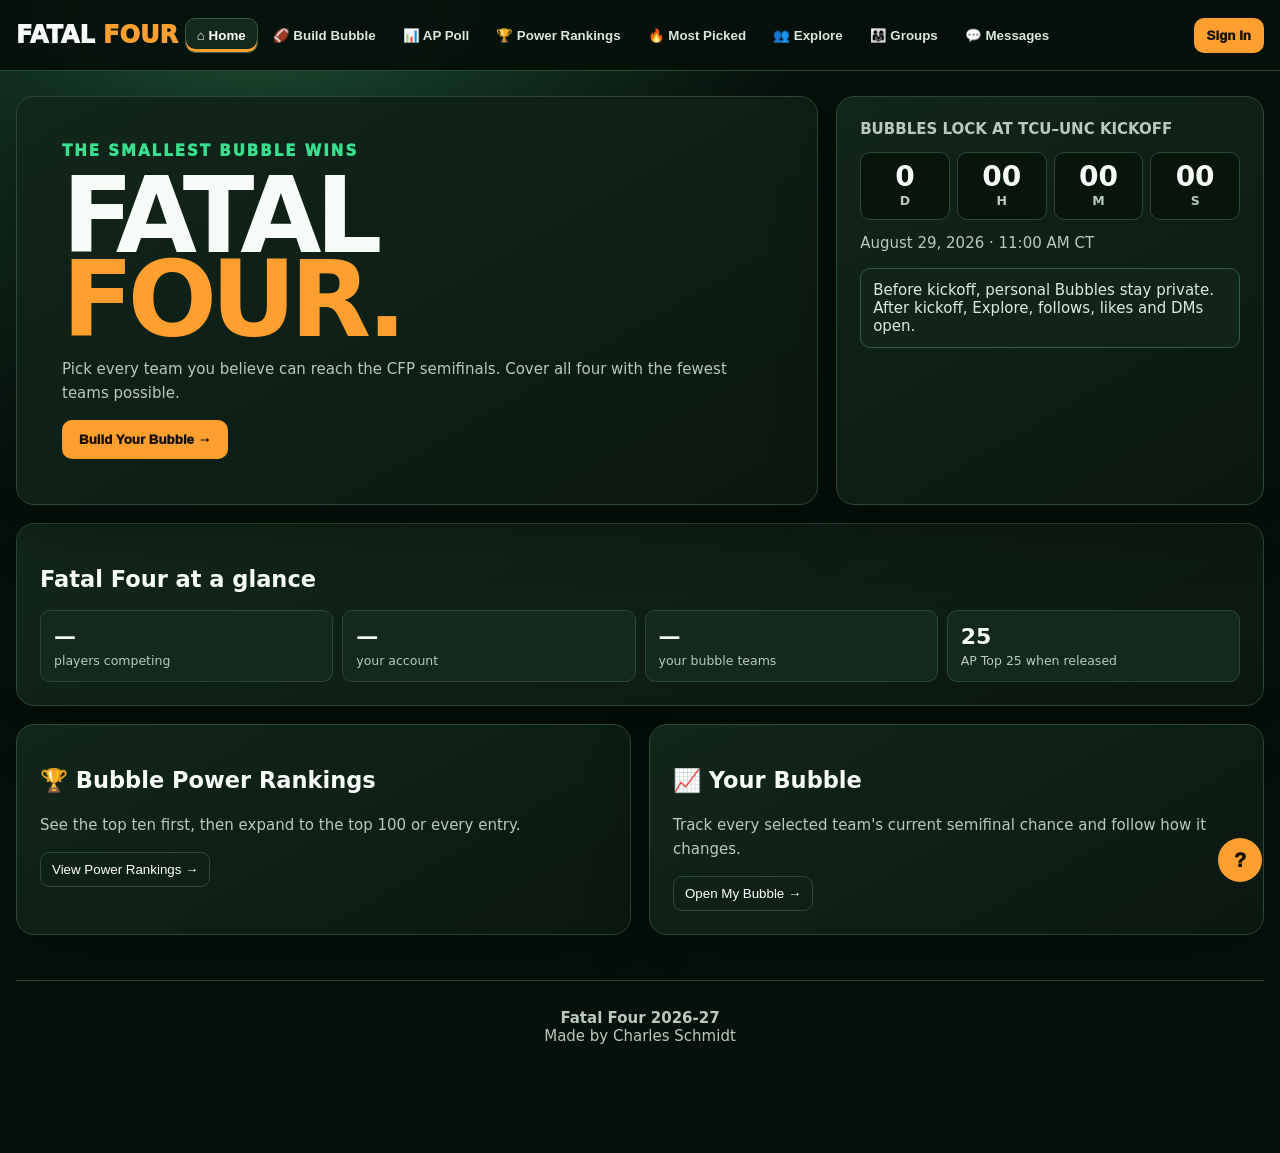
==== commit 5b9ceeb8: "Expand prototype with full rankings, AP history, groups, help, and social discovery" ====
--- a/prototype.html
+++ b/prototype.html
@@ -1 +1,63 @@
-<!doctype html><html lang="en"><head><meta charset="utf-8"><meta name="viewport" content="width=device-width,initial-scale=1"><title>Fatal Four 2026–27</title><style>:root{--bg:#06110b;--p:#0d1d14;--p2:#13291c;--line:#2b4937;--text:#f8fcf9;--muted:#b8c9be;--g:#39df8c;--o:#ff9f2f;--r:#ff6868}*{box-sizing:border-box}body{margin:0;background:radial-gradient(circle at 20% 0,#1b4b32,transparent 35%),var(--bg);color:var(--text);font:15px system-ui,sans-serif}header{position:sticky;top:0;z-index:10;background:#06110bf2;backdrop-filter:blur(12px);border-bottom:1px solid var(--line)}nav{max-width:1250px;margin:auto;min-height:72px;padding:10px 18px;display:flex;align-items:center;gap:7px}.brand{font-size:25px;font-weight:1000;margin-right:10px;white-space:nowrap}.brand span{color:var(--o)}nav button{border:1px solid transparent;background:transparent;color:#dbe8df;padding:10px 12px;border-radius:10px;font-weight:850;cursor:pointer}nav button:hover,nav button.active{background:var(--p2);border-color:#355a43;color:#fff;box-shadow:inset 0 -3px var(--o)}.signin{margin-left:auto!important;background:var(--o)!important;color:#171006!important;border:0!important}.page{max-width:1250px;margin:auto;padding:28px 18px 70px}.view{display:none}.view.active{display:block}.hero{display:grid;grid-template-columns:1.5fr .75fr;gap:18px}.card{background:linear-gradient(150deg,#11261a,#0b1810);border:1px solid var(--line);border-radius:18px;padding:24px;box-shadow:0 20px 60px #0005}.hero .main{padding:48px}.eyebrow{color:var(--g);font-weight:950;letter-spacing:2px}.hero h1{font-size:clamp(60px,9vw,105px);line-height:.8;letter-spacing:-6px;margin:14px 0}.orange{color:var(--o)}p{color:var(--muted);line-height:1.6}.primary{background:var(--o);color:#171006;border:0;border-radius:10px;padding:13px 18px;font-weight:950;cursor:pointer}.count{display:flex;flex-direction:column;justify-content:center}.count b{font-size:38px}.grid{display:grid;grid-template-columns:1fr 1fr;gap:18px;margin-top:18px}.stats{display:grid;grid-template-columns:repeat(4,1fr);gap:10px}.stat{background:var(--p2);border:1px solid var(--line);padding:14px;border-radius:10px}.stat b{font-size:23px}.stat small{display:block;color:var(--muted);margin-top:4px}.notice{background:#102419;border:1px solid #315b42;padding:13px;border-radius:10px;color:#dceae1}.toolbar{display:flex;gap:9px;margin:18px 0}.search,select,input[type=email],input[type=password],input[type=text]{background:#07120c;color:#fff;border:1px solid var(--line);padding:11px;border-radius:9px}.search{flex:1}.row{display:grid;grid-template-columns:34px 42px minmax(180px,1fr) 100px 100px 100px;gap:10px;align-items:center;padding:10px;border-bottom:1px solid #213629}.row img{width:36px;height:36px;object-fit:contain}.rank{color:var(--o);font-weight:950}.tag{border:1px solid var(--line);border-radius:999px;padding:5px 7px;text-align:center;color:var(--muted);font-size:12px}.up{color:var(--g);font-weight:950}.down{color:var(--r);font-weight:950}.bubble{display:flex;flex-wrap:wrap;gap:7px;min-height:55px;padding:12px;border:1px dashed #41624d;border-radius:10px}.pill{background:#183122;border:1px solid #3b6248;padding:6px 9px;border-radius:99px}.poll,.leader,.socialcard{display:grid;align-items:center;gap:10px;padding:12px 0;border-bottom:1px solid #203528}.poll{grid-template-columns:45px 1fr 100px 85px 85px}.leader{grid-template-columns:42px 1fr 95px 90px 80px}.socialcard{grid-template-columns:55px 1fr auto}.avatar{width:50px;height:50px;border-radius:50%;object-fit:contain;background:#162b1e;padding:5px}.bar{height:7px;background:#213529;border-radius:9px;margin-top:6px}.bar i{display:block;height:100%;background:var(--g);border-radius:9px}.outline{background:transparent;color:#fff;border:1px solid var(--line);border-radius:9px;padding:9px 11px;cursor:pointer}.footer{text-align:center;border-top:1px solid var(--line);padding:28px;color:var(--muted);margin-top:45px}.modal{position:fixed;inset:0;background:#000b;display:none;place-items:center;z-index:30;padding:18px}.modal.show{display:grid}.modalbox{width:min(500px,100%);background:var(--p);border:1px solid var(--line);border-radius:18px;padding:25px}.field{display:grid;gap:6px;margin:12px 0}.choices{display:flex;gap:8px;flex-wrap:wrap;margin:8px 0}.choice{width:48px;height:48px;border-radius:50%;object-fit:contain;background:var(--p2);border:1px solid var(--line);padding:5px;cursor:pointer}@media(max-width:900px){.hero,.grid{grid-template-columns:1fr}.nav{flex-wrap:wrap}.navlinks{overflow:auto;order:3;width:100%}.nav button{white-space:nowrap}.stats{grid-template-columns:1fr 1fr}.row{grid-template-columns:30px 40px 1fr 80px}.row>:nth-child(n+5){display:none}.poll{grid-template-columns:38px 1fr 75px 65px}.poll>:last-child{display:none}.leader{grid-template-columns:35px 1fr 75px}.leader>:nth-child(n+4){display:none}.socialcard{grid-template-columns:48px 1fr}.socialcard .actions{grid-column:2}.hero .main{padding:32px}}</style></head><body><header><nav><div class="brand">FATAL <span>FOUR</span></div><div style="display:flex;gap:4px;flex:1;overflow:auto"><button data-page="home" class="active" onclick="go('home')">⌂ Home</button><button data-page="bubble" onclick="need('bubble')">🏈 Build Bubble</button><button data-page="poll" onclick="go('poll')">📊 AP Poll</button><button data-page="power" onclick="go('power')">🏆 Power Rankings</button><button data-page="explore" onclick="go('explore')">👥 Explore</button><button data-page="messages" onclick="go('messages')">💬 Messages</button></div><button class="signin" id="acct" onclick="openLogin()">Sign In</button></nav></header><main class="page"><section id="home" class="view active"><div class="hero"><div class="card main"><div class="eyebrow">THE SMALLEST BUBBLE WINS</div><h1>FATAL<br><span class="orange">FOUR.</span></h1><p>Pick every team you believe can reach the CFP semifinals. Cover all four with the fewest teams possible.</p><button class="primary" onclick="need('bubble')">Build Your Bubble →</button></div><div class="card count"><span style="color:var(--muted)">BUBBLES LOCK AT TCU–UNC KICKOFF</span><b id="clock">Loading…</b><span style="color:var(--muted)">August 29, 2026 · 11:00 AM CT</span><div class="notice" style="margin-top:18px">Before kickoff, individual Bubbles stay private. After kickoff, Explore, likes, follows and DMs open.</div></div></div><div class="card" style="margin-top:18px"><h2>Fatal Four at a glance</h2><div class="stats"><div class="stat"><b>1,842</b><small>entries placed</small></div><div class="stat"><b>31.8%</b><small>top Bubble win chance</small></div><div class="stat"><b>#1</b><small>most selected team</small></div><div class="stat"><b>25</b><small>AP Top 25</small></div></div></div><div class="grid"><div class="card"><h2>🏆 Bubble Power Rankings</h2><p>Find the Bubbles currently most likely to contain all four semifinalists.</p><button class="outline" onclick="go('power')">View Leaderboard →</button></div><div class="card"><h2>📈 Your Bubble</h2><p>Track selected teams, records, AP movement and semifinal chances throughout the season.</p><button class="outline" onclick="need('bubble')">Open My Bubble →</button></div></div></section><section id="bubble" class="view"><div class="card"><h2>Build Your Bubble <span id="bubbleSize" style="color:var(--muted)">0 teams</span></h2><p>Top 25 is shown first in exact 1–25 order. Pick a conference to browse its other teams.</p><div class="notice">🔐 Login is required. In production, the server—not the browser—enforces the exact kickoff deadline.</div><div class="toolbar"><input id="search" class="search" placeholder="Search any D1 team…" oninput="renderTeams()"><select id="conf" onchange="renderTeams()"><option value="">AP Top 25</option><option>ACC</option><option>Big Ten</option><option>SEC</option><option>Big 12</option><option>American</option><option>Sun Belt</option><option>Mountain West</option><option>MAC</option><option>Conference USA</option><option>Independent</option></select></div><div id="teams"></div><h3>Your Bubble</h3><div id="selected" class="bubble"><span style="color:var(--muted)">Select teams above.</span></div><br><button class="primary" onclick="submitBubble()">Submit Bubble</button></div><div class="grid"><div class="card"><h2>Your live Bubble stats</h2><div class="stats"><div class="stat"><b id="bs">0</b><small>teams</small></div><div class="stat"><b>23.7%</b><small>win probability</small></div><div class="stat"><b>87.4</b><small>Fatal Four Score</small></div><div class="stat"><b id="alive">0</b><small>teams alive</small></div></div></div><div class="card"><h2>How you win</h2><p>All four actual CFP semifinalists must be in your Bubble. Among everyone who qualifies, the smallest Bubble wins.</p></div></div></section><section id="poll" class="view"><div class="card"><h2>AP Top 25</h2><p>Weekly history, vote totals, and movement. <b>“-”</b> means no change.</p><select><option>Week 1 · 2026</option><option>Preseason · 2026</option><option>Week 15 · 2025</option></select><div id="pollRows"></div></div></section><section id="power" class="view"><div class="card"><h2>🏆 Bubble Power Rankings</h2><p>Live projection of who is most likely to finish with all four semifinalists.</p><div class="notice">This is a projection, not the official result. The official winner is determined only after the semifinal field is known.</div><div id="leaders"></div></div></section><section id="explore" class="view"><div class="card"><h2>👥 Explore Bubbles</h2><p>After kickoff, compare Bubbles, like them, follow players, visit profiles and DM them.</p><div id="exploreList"></div></div></section><section id="messages" class="view"><div class="card"><h2>💬 Messages</h2><div class="notice">🔒 DMs unlock after TCU–UNC kickoff.</div><div class="socialcard"><img class="avatar" src="https://a.espncdn.com/i/teamlogos/ncaa/500/2483.png"><div><b>@CFBKing</b><div style="color:var(--muted)">Direct messages are waiting for kickoff.</div></div><button class="outline" onclick="alert('Prototype: messaging unlocks after kickoff.')">Message</button></div></div></section><section id="profile" class="view"><div class="grid"><div class="card"><img id="profAvatar" class="avatar" style="width:100px;height:100px" src="https://a.espncdn.com/i/teamlogos/ncaa/500/194.png"><h2 id="profName">CharlesSchmidt</h2><p>Fatal Four 2026–27</p><button class="outline">Followers 42</button> <button class="outline">Following 18</button></div><div class="card"><h2>Current Bubble</h2><div class="stats"><div class="stat"><b>23.7%</b><small>win probability</small></div><div class="stat"><b>3 / 4</b><small>projected semifinalists</small></div><div class="stat"><b>11</b><small>teams alive</small></div><div class="stat"><b>87.4</b><small>Fatal Four Score</small></div></div><h3>Probability history</h3><div class="notice">4.2% → 8.7% → 15.1% → <b>23.7%</b></div></div></div></section><footer class="footer"><b>Fatal Four 2026-27</b><br>Made by Charles Schmidt</footer></main><div id="modal" class="modal"><div class="modalbox"><h2>Create your Fatal Four account</h2><p>Email, username and profile avatar are required.</p><div class="field"><label>Email</label><input id="email" type="email" placeholder="you@example.com"></div><div class="field"><label>Username</label><input id="user" type="text" placeholder="Choose a username"></div><div class="field"><label>Password</label><input id="pass" type="password" placeholder="Create a password"></div><b>Profile avatar</b><div class="choices"><img class="choice" onclick="setAvatar(194)" src="https://a.espncdn.com/i/teamlogos/ncaa/500/194.png"><img class="choice" onclick="setAvatar(2483)" src="https://a.espncdn.com/i/teamlogos/ncaa/500/2483.png"><img class="choice" onclick="setAvatar(251)" src="https://a.espncdn.com/i/teamlogos/ncaa/500/251.png"><img class="choice" onclick="setAvatar(61)" src="https://a.espncdn.com/i/teamlogos/ncaa/500/61.png"><button class="outline" onclick="alert('Prototype: production will show every D1/FBS school logo with search and conference filters.')">All D1 school logos…</button></div><input type="file" accept="image/*" onchange="alert('Prototype upload selected. Production will securely store the image.')"><div style="margin-top:18px"><button class="primary" onclick="login()">Create / Sign In</button> <button class="outline" onclick="closeLogin()">Cancel</button></div></div></div><script>const T=[['Ohio State','Big Ten','12–0','1','1',92,194],['Oregon','Big Ten','11–1','2','1',89,2483],['Texas','SEC','11–1','3','-',86,251],['Georgia','SEC','10–2','4','-1',82,61],['Notre Dame','Independent','11–1','5','2',80,87],['Miami','ACC','10–2','6','4',76,2390],['Penn State','Big Ten','10–2','7','-',72,213],['Alabama','SEC','9–3','8','-2',68,333],['Clemson','ACC','10–2','9','3',65,228],['Indiana','Big Ten','10–2','10','-3',63,84],['Texas Tech','Big 12','10–2','11','1',61,2641],['Ole Miss','SEC','9–3','12','5',57,145],['LSU','SEC','9–3','13','-',54,99],['SMU','ACC','9–3','14','-2',51,256],['BYU','Big 12','9–3','15','2',48,252],['TCU','Big 12','8–4','16','-',42,2628],['Oklahoma','SEC','8–4','17','-4',39,201],['Michigan','Big Ten','8–4','18','-',36,130],['Texas A&M','SEC','8–4','19','-2',33,245],['Florida State','ACC','9–3','20','3',30,52],['Utah','Big 12','9–3','21','-',26,254],['Kansas State','Big 12','8–4','22','-1',22,2306],['Arizona State','Big 12','8–4','23','2',18,9],['North Carolina','ACC','9–3','24','-3',14,153],['Missouri','SEC','8–4','25','-',11,142]];const extra=[['Houston','Big 12','7–5','',0,18,248],['USC','Big Ten','8–4','',0,18,30],['UCLA','Big Ten','7–5','',0,15,26],['Auburn','SEC','7–5','',0,14,2],['Tennessee','SEC','8–4','',0,12,2633],['Louisville','ACC','8–4','',0,11,97],['Boise State','Mountain West','10–2','',0,8,68],['Tulane','American','10–2','',0,7,2655]];let selected=new Set(),logged=false;const logo=id=>`https://a.espncdn.com/i/teamlogos/ncaa/500/${id}.png`;function go(id){document.querySelectorAll('.view').forEach(x=>x.classList.remove('active'));document.getElementById(id).classList.add('active');document.querySelectorAll('nav button[data-page]').forEach(x=>x.classList.toggle('active',x.dataset.page===id));scrollTo(0,0)}function openLogin(){document.getElementById('modal').classList.add('show')}function closeLogin(){document.getElementById('modal').classList.remove('show')}function need(id){if(!logged){openLogin();return}go(id)}function login(){if(!document.getElementById('email').value||!document.getElementById('user').value||!document.getElementById('pass').value){alert('Email, username and password are required.');return}logged=true;document.getElementById('acct').textContent='@'+document.getElementById('user').value;closeLogin();go('bubble')}function setAvatar(id){document.getElementById('profAvatar').src=logo(id)}function toggle(n){selected.has(n)?selected.delete(n):selected.add(n);renderTeams()}function renderTeams(){let q=document.getElementById('search').value.toLowerCase(),c=document.getElementById('conf').value,a=!c?T:T.concat(extra).filter(x=>x[1]===c);a=a.filter(x=>x[0].toLowerCase().includes(q));document.getElementById('teams').innerHTML=a.map(t=>`<label class="row"><input type="checkbox" ${selected.has(t[0])?'checked':''} onchange="toggle('${t[0]}')"><img src="${logo(t[6])}"><div><b>${t[3]?'<span class=rank>#'+t[3]+'</span> ':''}${t[0]}</b><div style="color:var(--muted)">${t[1]} · ${t[2]}</div></div><span class=tag>${t[3]?'AP #'+t[3]:'Unranked'}</span><span class=tag>${t[5]}% odds</span><span class=tag>Conf. ${t[2]}</span></label>`).join('');document.getElementById('bubbleSize').textContent=selected.size+' teams';document.getElementById('bs').textContent=selected.size;document.getElementById('alive').textContent=selected.size;document.getElementById('selected').innerHTML=selected.size?[...selected].map(x=>`<span class=pill>${x}</span>`).join(''):'<span style="color:var(--muted)">Select teams above.</span>'}function submitBubble(){if(!logged){openLogin();return}alert('Prototype Bubble submitted. Production will save it to the secure backend.')}document.getElementById('pollRows').innerHTML=T.map(t=>`<div class=poll><b class=rank>#${t[3]}</b><span><img style="width:34px;height:34px;vertical-align:middle;object-fit:contain;margin-right:7px" src="${logo(t[6])}">${t[0]}</span><b>${t[5]*10+20} votes</b><span class=${t[4]=='-'?'':t[4][0]=='-'?'down':'up'}>${t[4]=='-'?'-':t[4][0]=='-'?'↓ '+t[4].slice(1):'↑ '+t[4]}</span><span>${t[2]}</span></div>`).join('');const people=[['CharlesSchmidt',12,'31.8%',94.2,194],['CFBKing',15,'27.4%',89.7,2483],['PateFan',10,'24.1%',86.1,251],['GridironGuy',18,'19.6%',81.9,61],['HoustonFan',13,'17.2%',78.5,248]];document.getElementById('leaders').innerHTML=people.map((p,i)=>`<div class=leader><b>${['🥇','🥈','🥉'][i]||i+1}</b><div><b>@${p[0]}</b><div style="color:var(--muted)">${p[1]} teams · Fatal Four Score ${p[3]}</div><div class=bar><i style="width:${p[3]}%"></i></div></div><b>${p[2]}</b><button class=outline onclick="profile('${p[0]}',${p[4]})">Profile</button><button class=outline onclick="alert('Prototype: DM unlocks after kickoff.')">DM</button></div>`).join('');document.getElementById('exploreList').innerHTML=people.map(p=>`<div class=socialcard><img class=avatar src="${logo(p[4])}"><div><b>@${p[0]}</b><div style="color:var(--muted)">${p[1]} teams · ${p[2]} win probability · ${p[3]} score</div></div><div><button class=outline onclick="alert('Liked!')">♡ Like</button> <button class=outline onclick="alert('Followed!')">+ Follow</button> <button class=outline onclick="profile('${p[0]}',${p[4]})">Profile</button> <button class=outline onclick="alert('Prototype: DM unlocks after kickoff.')">DM</button></div></div>`).join('');function profile(n,id){document.getElementById('profName').textContent=n;document.getElementById('profAvatar').src=logo(id);go('profile')}renderTeams();const target=new Date('2026-08-29T16:00:00Z');function tick(){let s=Math.max(0,Math.floor((target-Date.now())/1000)),d=Math.floor(s/86400);s%=86400;let h=Math.floor(s/3600);s%=3600;let m=Math.floor(s/60);document.getElementById('clock').textContent=`${d}d ${String(h).padStart(2,'0')}h ${String(m).padStart(2,'0')}m`}tick();setInterval(tick,1000);</script></body></html>+<!doctype html>
+<html lang="en">
+<head>
+<meta charset="utf-8"><meta name="viewport" content="width=device-width,initial-scale=1">
+<title>Fatal Four 2026–27</title>
+<style>
+:root{--bg:#06110b;--p:#0d1d14;--p2:#13291c;--line:#2b4937;--text:#f8fcf9;--muted:#b8c9be;--g:#39df8c;--o:#ff9f2f;--r:#ff6868}*{box-sizing:border-box}body{margin:0;background:radial-gradient(circle at 20% 0,#1b4b32,transparent 35%),var(--bg);color:var(--text);font:15px system-ui,sans-serif}header{position:sticky;top:0;z-index:10;background:#06110bf2;backdrop-filter:blur(12px);border-bottom:1px solid var(--line)}nav{max-width:1400px;margin:auto;min-height:70px;padding:9px 16px;display:flex;align-items:center;gap:7px}.brand{font-size:24px;font-weight:1000;white-space:nowrap}.brand span{color:var(--o)}.navlinks{display:flex;gap:3px;flex:1;overflow:auto}.navlinks button{border:1px solid transparent;background:transparent;color:#dbe8df;padding:9px 11px;border-radius:10px;font-weight:850;cursor:pointer;white-space:nowrap}.navlinks button:hover,.navlinks button.active{background:var(--p2);border-color:#355a43;color:#fff;box-shadow:inset 0 -3px var(--o)}.signin{background:var(--o);color:#171006;border:0;border-radius:10px;padding:10px 13px;font-weight:950;white-space:nowrap;cursor:pointer}.page{max-width:1400px;margin:auto;padding:25px 16px 80px}.view{display:none}.view.active{display:block}.hero{display:grid;grid-template-columns:1.5fr .8fr;gap:18px}.card{background:linear-gradient(150deg,#11261a,#0b1810);border:1px solid var(--line);border-radius:18px;padding:23px;box-shadow:0 20px 60px #0005}.hero .main{padding:45px}.eyebrow{color:var(--g);font-weight:950;letter-spacing:2px}.hero h1{font-size:clamp(60px,9vw,105px);line-height:.8;letter-spacing:-6px;margin:14px 0}.orange{color:var(--o)}p{color:var(--muted);line-height:1.6}.primary{background:var(--o);color:#171006;border:0;border-radius:10px;padding:12px 17px;font-weight:950;cursor:pointer}.outline{background:transparent;color:#fff;border:1px solid var(--line);border-radius:9px;padding:9px 11px;cursor:pointer}.countbox{display:grid;grid-template-columns:repeat(4,1fr);gap:7px;margin:14px 0}.countcell{background:#07150d;border:1px solid var(--line);border-radius:10px;text-align:center;padding:10px 5px}.countcell b{display:block;font-size:28px;line-height:1;font-variant-numeric:tabular-nums}.countcell small{color:var(--muted);font-weight:800}.grid{display:grid;grid-template-columns:1fr 1fr;gap:18px;margin-top:18px}.stats{display:grid;grid-template-columns:repeat(4,1fr);gap:9px}.stat{background:var(--p2);border:1px solid var(--line);padding:13px;border-radius:10px}.stat b{font-size:22px}.stat small{display:block;color:var(--muted);margin-top:4px}.notice{background:#102419;border:1px solid #315b42;padding:12px;border-radius:10px;color:#dceae1}.toolbar{display:flex;gap:9px;margin:16px 0;flex-wrap:wrap}.search,select,input[type=email],input[type=password],input[type=text]{background:#07120c;color:#fff;border:1px solid var(--line);padding:11px;border-radius:9px}.search{flex:1;min-width:220px}.teamhead,.teamrow{display:grid;grid-template-columns:34px 42px minmax(190px,1.5fr) 90px 100px 100px 115px;gap:9px;align-items:center}.teamhead{color:var(--muted);font-size:12px;font-weight:900;text-transform:uppercase;padding:8px 10px}.teamrow{padding:10px;border-top:1px solid #203528}.teamrow:hover{background:#0f2116}.teamrow img{width:36px;height:36px;object-fit:contain}.rank{color:var(--o);font-weight:950}.tag{border:1px solid var(--line);border-radius:999px;padding:5px 7px;text-align:center;color:var(--muted);font-size:12px}.up{color:var(--g);font-weight:950}.down{color:var(--r);font-weight:950}.bubble{display:flex;flex-wrap:wrap;gap:7px;min-height:55px;padding:12px;border:1px dashed #41624d;border-radius:10px}.pill{background:#183122;border:1px solid #3b6248;padding:6px 9px;border-radius:99px}.pollrow{display:grid;grid-template-columns:48px 1fr 100px 100px 95px 110px;gap:10px;align-items:center;padding:11px 0;border-bottom:1px solid #203528}.pollrow img{width:36px;height:36px;object-fit:contain;vertical-align:middle;margin-right:8px}.leader{display:grid;grid-template-columns:45px 55px 1fr 105px 105px 90px;gap:10px;align-items:center;padding:11px 0;border-bottom:1px solid #203528}.avatar{width:50px;height:50px;border-radius:50%;object-fit:contain;background:#162b1e;padding:5px}.avatarbubble{position:relative;display:inline-block}.bubblemark{position:absolute;right:-3px;bottom:-2px;background:var(--g);color:#062014;border-radius:50%;font-size:12px;width:20px;height:20px;text-align:center;line-height:20px;font-weight:1000}.bar{height:7px;background:#213529;border-radius:9px;margin-top:6px}.bar i{display:block;height:100%;background:var(--g);border-radius:9px}.social{display:grid;grid-template-columns:55px 1fr auto;gap:12px;align-items:center;padding:12px 0;border-bottom:1px solid #203528}.actions{display:flex;gap:6px;flex-wrap:wrap}.helpbtn{position:fixed;right:18px;bottom:18px;width:44px;height:44px;border-radius:50%;background:var(--o);color:#171006;border:0;font-size:20px;font-weight:1000;cursor:pointer;z-index:20}.modal{position:fixed;inset:0;background:#000b;display:none;place-items:center;z-index:30;padding:18px}.modal.show{display:grid}.modalbox{width:min(620px,100%);max-height:90vh;overflow:auto;background:var(--p);border:1px solid var(--line);border-radius:18px;padding:24px}.field{display:grid;gap:6px;margin:11px 0}.checkline{display:flex;gap:8px;align-items:center;color:var(--muted);margin:10px 0}.footer{text-align:center;border-top:1px solid var(--line);padding:28px;color:var(--muted);margin-top:45px}.empty{padding:25px;text-align:center;color:var(--muted)}.groupcode{font-size:24px;letter-spacing:3px;font-weight:1000;color:var(--o)}@media(max-width:1000px){.hero,.grid{grid-template-columns:1fr}.stats{grid-template-columns:1fr 1fr}.teamhead{display:none}.teamrow{grid-template-columns:30px 38px 1fr 80px}.teamrow>:nth-child(n+6){display:none}.pollrow{grid-template-columns:38px 1fr 75px 70px}.pollrow>:nth-child(n+5){display:none}.leader{grid-template-columns:35px 50px 1fr 80px}.leader>:nth-child(n+5){display:none}}@media(max-width:600px){.navlinks{order:3;width:100%}nav{flex-wrap:wrap}.signin{margin-left:auto}.countcell b{font-size:22px}.hero .main{padding:30px}}
+</style>
+</head>
+<body>
+<header><nav><div class="brand">FATAL <span>FOUR</span></div><div class="navlinks"><button data-page="home" class="active" onclick="go('home')">⌂ Home</button><button data-page="bubble" onclick="go('bubble')">🏈 Build Bubble</button><button data-page="poll" onclick="go('poll')">📊 AP Poll</button><button data-page="power" onclick="go('power')">🏆 Power Rankings</button><button data-page="teams" onclick="go('teams')">🔥 Most Picked</button><button data-page="explore" onclick="go('explore')">👥 Explore</button><button data-page="groups" onclick="go('groups')">👨‍👩‍👧 Groups</button><button data-page="messages" onclick="go('messages')">💬 Messages</button></div><button class="signin" id="acct" onclick="openAuth('signin')">Sign In</button></nav></header>
+<main class="page">
+<section id="home" class="view active"><div class="hero"><div class="card main"><div class="eyebrow">THE SMALLEST BUBBLE WINS</div><h1>FATAL<br><span class="orange">FOUR.</span></h1><p>Pick every team you believe can reach the CFP semifinals. Cover all four with the fewest teams possible.</p><button class="primary" onclick="go('bubble')">Build Your Bubble →</button></div><div class="card"><span style="color:var(--muted);font-weight:800">BUBBLES LOCK AT TCU–UNC KICKOFF</span><div class="countbox"><div class="countcell"><b id="cdD">0</b><small>D</small></div><div class="countcell"><b id="cdH">00</b><small>H</small></div><div class="countcell"><b id="cdM">00</b><small>M</small></div><div class="countcell"><b id="cdS">00</b><small>S</small></div></div><span style="color:var(--muted)">August 29, 2026 · 11:00 AM CT</span><div class="notice" style="margin-top:16px">Before kickoff, personal Bubbles stay private. After kickoff, Explore, follows, likes and DMs open.</div></div></div><div class="card" style="margin-top:18px"><h2>Fatal Four at a glance</h2><div class="stats"><div class="stat"><b>—</b><small>players competing</small></div><div class="stat"><b>—</b><small>your account</small></div><div class="stat"><b>—</b><small>your bubble teams</small></div><div class="stat"><b>25</b><small>AP Top 25 when released</small></div></div></div><div class="grid"><div class="card"><h2>🏆 Bubble Power Rankings</h2><p>See the top ten first, then expand to the top 100 or every entry.</p><button class="outline" onclick="go('power')">View Power Rankings →</button></div><div class="card"><h2>📈 Your Bubble</h2><p>Track every selected team's current semifinal chance and follow how it changes.</p><button class="outline" onclick="go('bubble')">Open My Bubble →</button></div></div></section>
+<section id="bubble" class="view"><div class="card"><h2>Build Your Bubble <span id="bubbleSize" style="color:var(--muted)">0 teams</span></h2><p>Start with the official AP Top 25. Choose a conference to browse every team in that conference. Your Bubble stays editable until the deadline.</p><div class="toolbar"><input id="teamSearch" class="search" placeholder="Search any D1/FBS team…"><select id="confFilter"><option value="top25">AP Top 25</option><option value="ACC">ACC</option><option value="Big Ten">Big Ten</option><option value="SEC">SEC</option><option value="Big 12">Big 12</option><option value="American">American</option><option value="Sun Belt">Sun Belt</option><option value="Mountain West">Mountain West</option><option value="MAC">MAC</option><option value="Conference USA">Conference USA</option><option value="Independent">Independent</option></select><select id="sortFilter"><option value="rank">Sort: AP Rank</option><option value="picked">Sort: Most Picked</option><option value="chance">Sort: Semifinal Chance</option><option value="record">Sort: Overall Record</option></select></div><div class="notice" id="bubbleStatus">You can browse and build a temporary Bubble without signing in. Sign in is required only when you save it.</div><div class="teamhead"><span></span><span></span><span>Team</span><span>AP Rank</span><span>Record</span><span>Conf. Rank</span><span>Semifinal Chance</span></div><div id="teamRows"></div><h3>Your Bubble</h3><div id="selected" class="bubble"><span style="color:var(--muted)">Select teams above.</span></div><br><button class="primary" onclick="saveBubble()">Save / Update Bubble</button><button class="outline" style="margin-left:8px" onclick="selected.clear();renderTeams()">Clear</button><div class="grid"><div class="card"><h3>Selected-team tracker</h3><div id="bubbleTracker" class="empty">Add teams to see their current semifinal chances.</div></div><div class="card"><h3>Deadline</h3><p>Your Bubble can be edited as many times as you want before the exact TCU–UNC kickoff. The server will enforce the lock after kickoff.</p></div></div></div></section>
+<section id="poll" class="view"><div class="card"><h2>📊 AP Top 25</h2><p>The site will display the <b>actual Associated Press poll</b>, not a prediction or placeholder ranking. Only polls whose official release date has passed are shown.</p><div class="toolbar"><select id="pollWeek" onchange="renderPoll()"></select></div><div id="pollNotice" class="notice"></div><div class="pollrow" style="font-weight:900;color:var(--muted)"><span>Rank</span><span>Team</span><span>Votes</span><span>Move</span><span>Record</span><span>Release</span></div><div id="pollRows"></div></div></section>
+<section id="power" class="view"><div class="card"><h2>🏆 Power Bubble Rankings</h2><p>Everyone is included. The page starts with the top 10 so it stays easy to read.</p><div class="notice">Showing <b id="powerMode">Top 10</b>. Use the button at the bottom to expand to the top 100, then all entries.</div><div id="leaderRows"></div><div style="text-align:center;margin-top:18px"><button class="primary" id="morePower" onclick="morePower()">Show me more</button></div></div></section>
+<section id="teams" class="view"><div class="card"><h2>🔥 Most Picked Teams</h2><p>See which teams appear in the most submitted Bubbles. This same sort is available inside Build Bubble.</p><div id="pickedRows"></div></div></section>
+<section id="explore" class="view"><div class="card"><h2>👥 Explore Bubbles</h2><div class="toolbar"><input id="userSearch" class="search" placeholder="Search username…" oninput="renderExplore()"></div><p>After kickoff, public Bubbles can be viewed, liked, followed and opened as profiles. A <b>●</b> next to a team means that team is in your Bubble.</p><div id="exploreRows"></div></div></section>
+<section id="groups" class="view"><div class="grid"><div class="card"><h2>👨‍👩‍👧 Create a Group</h2><p>Make a private space for friends, give it a title, share a join code and compete on a group leaderboard.</p><div class="field"><label>Group title</label><input id="groupTitle" type="text" placeholder="My CFB Group"></div><button class="primary" onclick="createGroup()">Create Group</button><div id="groupCreated" style="margin-top:14px"></div></div><div class="card"><h2>🔑 Join a Group</h2><div class="field"><label>Join code</label><input id="joinCode" type="text" placeholder="ABC123"></div><button class="outline" onclick="joinGroup()">Join Group</button><div id="joinResult" style="margin-top:14px"></div></div></div><div class="card" style="margin-top:18px"><h2>Your Groups</h2><div id="groupList"></div></div></section>
+<section id="messages" class="view"><div class="card"><h2>💬 Messages</h2><p>Direct messages are designed for one-to-one conversations between users you can discover through Explore or Power Rankings.</p><div class="notice">DMs unlock after the public Bubble phase begins. This keeps private Bubble choices hidden before the deadline.</div><div id="dmRows"></div></div></section>
+<section id="profile" class="view"><div class="grid"><div class="card"><div class="avatarbubble"><img id="profileAvatar" class="avatar" src="https://a.espncdn.com/i/teamlogos/ncaa/500/248.png"><span class="bubblemark">●</span></div><h2 id="profileName">Your Profile</h2><p id="profileBio">Fatal Four 2026–27</p><button class="outline">Followers <b>0</b></button> <button class="outline">Following <b>0</b></button></div><div class="card"><h2>Your Bubble</h2><div id="profileTracker" class="empty">No saved Bubble yet.</div></div></div></section>
+<footer class="footer"><b>Fatal Four 2026-27</b><br>Made by Charles Schmidt</footer>
+</main>
+<button class="helpbtn" onclick="openHelp()" aria-label="Fatal Four information">?</button>
+<div id="helpModal" class="modal"><div class="modalbox"><h2>Fatal Four — How Everything Works</h2><h3>Build Bubble</h3><p>Select every team you think can reach the CFP semifinals. You can edit your Bubble until TCU–UNC kickoff. The smallest Bubble containing all four semifinalists wins.</p><h3>AP Poll</h3><p>The AP Top 25 shown here is the official poll. New official weeks replace the current week while previous released weeks remain available. Future weeks never appear early.</p><h3>Semifinal chances</h3><p>These are projections, not guarantees. The production model can incorporate results, schedule strength, injuries, coaching changes and other current information. We will not present invented percentages as official facts.</p><h3>Power Rankings</h3><p>The rankings estimate which Bubbles are most likely to contain all four semifinalists. Everyone is included; the page shows 10, then 100, then all.</p><h3>Explore, follows, likes and messages</h3><p>After the Bubble lock, users can discover public Bubbles, follow players, like Bubbles, visit profiles and DM users.</p><h3>Groups</h3><p>Create a group with a title and join code. Members get a group leaderboard and group chat.</p><button class="primary" onclick="closeHelp()">Got it</button></div></div>
+<div id="authModal" class="modal"><div class="modalbox"><h2 id="authTitle">Sign in to Fatal Four</h2><p id="authSub">A returning user can sign in in a few seconds. New users can create an account and keep their session on this device.</p><div class="field"><label>Email</label><input id="authEmail" type="email" autocomplete="email" placeholder="you@example.com"></div><div class="field"><label>Password</label><input id="authPass" type="password" autocomplete="current-password" placeholder="Password"></div><div class="field" id="newUserField"><label>Username</label><input id="authUser" type="text" placeholder="Choose a username"></div><label class="checkline"><input id="remember" type="checkbox" checked> Remember me on this device</label><div id="authMsg" class="notice" style="display:none"></div><button class="primary" onclick="finishAuth()" id="authButton">Sign In</button><button class="outline" style="margin-left:7px" onclick="toggleAuth()" id="toggleAuthBtn">Need an account? Create one</button><button class="outline" style="margin-left:7px" onclick="closeAuth()">Cancel</button></div></div>
+<script>
+const kickoff=new Date('2026-08-29T16:00:00Z');
+const logo=id=>`https://a.espncdn.com/i/teamlogos/ncaa/500/${id}.png`;
+const teams=[
+['Ohio State','Big Ten','1','12-0','1','—',92,194],['Oregon','Big Ten','2','11-1','2','—',89,2483],['Texas','SEC','3','11-1','1','—',86,251],['Georgia','SEC','4','10-2','2','—',82,61],['Notre Dame','Independent','5','11-1','1','—',80,87],['Miami','ACC','6','10-2','1','—',76,2390],['Penn State','Big Ten','7','10-2','3','—',72,213],['Alabama','SEC','8','9-3','3','—',68,333],['Clemson','ACC','9','10-2','2','—',65,228],['Indiana','Big Ten','10','10-2','4','—',63,84],['Texas Tech','Big 12','11','10-2','1','—',61,2641],['Ole Miss','SEC','12','9-3','4','—',57,145],['LSU','SEC','13','9-3','5','—',54,99],['SMU','ACC','14','9-3','3','—',51,256],['BYU','Big 12','15','9-3','2','—',48,252],['TCU','Big 12','16','8-4','3','—',42,2628],['Oklahoma','SEC','17','8-4','6','—',39,201],['Michigan','Big Ten','18','8-4','5','—',36,130],['Texas A&M','SEC','19','8-4','7','—',33,245],['Florida State','ACC','20','9-3','4','—',30,52],['Utah','Big 12','21','9-3','4','—',26,254],['Kansas State','Big 12','22','8-4','5','—',22,2306],['Arizona State','Big 12','23','8-4','6','—',18,9],['North Carolina','ACC','24','9-3','5','—',14,153],['Missouri','SEC','25','8-4','8','—',11,142],
+['Houston','Big 12','','7-5','7','—',18,248],['USC','Big Ten','','8-4','6','—',18,30],['UCLA','Big Ten','','7-5','7','—',15,26],['Auburn','SEC','','7-5','9','—',14,2],['Tennessee','SEC','','8-4','10','—',12,2633],['Louisville','ACC','','8-4','6','—',11,97],['Boise State','Mountain West','','10-2','1','—',8,68],['Tulane','American','','10-2','1','—',7,2655],['James Madison','Sun Belt','','10-2','1','—',6,256],['Memphis','American','','9-3','2','—',5,235],['Liberty','Conference USA','','9-3','1','—',4,2335],['Appalachian State','Sun Belt','','8-4','3','—',3,202],['Northern Illinois','MAC','','8-4','1','—',3,2459]
+];
+let selected=new Map(),powerLimit=10,authMode='signin',groups=JSON.parse(localStorage.getItem('ffGroups')||'[]');
+function esc(s){return String(s??'').replace(/[&<>"']/g,c=>({'&':'&amp;','<':'&lt;','>':'&gt;','"':'&quot;',"'":'&#39;'}[c]))}
+function go(id){document.querySelectorAll('.view').forEach(x=>x.classList.remove('active'));document.getElementById(id)?.classList.add('active');document.querySelectorAll('.navlinks button').forEach(x=>x.classList.toggle('active',x.dataset.page===id));if(id==='bubble')renderTeams();if(id==='poll')renderPoll();if(id==='power')renderPower();if(id==='teams')renderPicked();if(id==='explore')renderExplore();if(id==='groups')renderGroups();if(id==='messages')renderMessages();scrollTo(0,0)}
+function openHelp(){document.getElementById('helpModal').classList.add('show')}function closeHelp(){document.getElementById('helpModal').classList.remove('show')}
+function openAuth(mode='signin'){authMode=mode;document.getElementById('authModal').classList.add('show');syncAuth()}function closeAuth(){document.getElementById('authModal').classList.remove('show')}
+function toggleAuth(){authMode=authMode==='signin'?'signup':'signin';syncAuth()}
+function syncAuth(){const signup=authMode==='signup';document.getElementById('authTitle').textContent=signup?'Create your Fatal Four account':'Sign in to Fatal Four';document.getElementById('newUserField').style.display=signup?'grid':'none';document.getElementById('authButton').textContent=signup?'Create Account':'Sign In';document.getElementById('toggleAuthBtn').textContent=signup?'Already have an account? Sign In':'Need an account? Create one'}
+function finishAuth(){const email=document.getElementById('authEmail').value.trim(),pass=document.getElementById('authPass').value,user=document.getElementById('authUser').value.trim();if(!email||!pass||(authMode==='signup'&&user.length<3)){showAuth('Enter the required information.');return}if(authMode==='signup'){localStorage.setItem('ffUser',JSON.stringify({email,user}));showAuth('Account created. For the production backend, email confirmation may be required.');authMode='signin';syncAuth()}else{localStorage.setItem('ffUser',JSON.stringify({email,user:user||email.split('@')[0]}));closeAuth();updateAccount()}}
+function showAuth(msg){const x=document.getElementById('authMsg');x.style.display='block';x.textContent=msg}
+function updateAccount(){const u=JSON.parse(localStorage.getItem('ffUser')||'null');document.getElementById('acct').textContent=u?'@'+u.user:'Sign In'}
+function renderTeams(){const q=(document.getElementById('teamSearch')?.value||'').toLowerCase(),conf=document.getElementById('confFilter')?.value||'top25',sort=document.getElementById('sortFilter')?.value||'rank';let a=teams.filter(t=>conf==='top25'?t[2]:t[1]===conf).filter(t=>t[0].toLowerCase().includes(q));if(sort==='picked')a.sort((x,y)=>y[6]-x[6]);if(sort==='chance')a.sort((x,y)=>y[6]-x[6]);if(sort==='record')a.sort((x,y)=>recordValue(y[3])-recordValue(x[3]));if(sort==='rank')a.sort((x,y)=>(x[2]?+x[2]:999)-(y[2]?+y[2]:999));document.getElementById('teamRows').innerHTML=a.map(t=>`<label class="teamrow"><input type="checkbox" ${selected.has(t[0])?'checked':''} onchange="toggleTeam('${esc(t[0])}')"><img src="${logo(t[7])}" alt=""><div><b>${t[2]?'<span class=rank>#'+t[2]+'</span> ':''}${esc(t[0])}</b><div style="color:var(--muted)">${esc(t[1])}</div></div><span class="tag">${t[2]?'#'+t[2]:'NR'}</span><span class="tag">${t[3]}</span><span class="tag">#${t[4]}</span><span class="tag">${t[6]}%</span></label>`).join('')||'<div class="empty">No teams found.</div>';document.getElementById('bubbleSize').textContent=selected.size+' teams';document.getElementById('selected').innerHTML=selected.size?[...selected.values()].map(t=>`<span class="pill">${esc(t[0])}</span>`).join(''):'<span style="color:var(--muted)">Select teams above.</span>';document.getElementById('bubbleTracker').innerHTML=selected.size?[...selected.values()].map(t=>`<div style="padding:8px 0;border-bottom:1px solid var(--line)"><b>${esc(t[0])}</b><span style="float:right;color:var(--g)">${t[6]}% semifinal chance</span></div>`).join(''):'<div class="empty">Add teams to see their current semifinal chances.</div>'}
+function recordValue(r){const m=r.match(/(\d+)-(\d+)/);return m?+m[1]/(+m[1]+ +m[2]):0}
+function toggleTeam(name){if(selected.has(name))selected.delete(name);else{const t=teams.find(x=>x[0]===name);if(t)selected.set(name,t)}renderTeams()}
+function saveBubble(){const u=localStorage.getItem('ffUser');if(!u){openAuth('signin');return}localStorage.setItem('ffBubble',JSON.stringify([...selected.keys()]));document.getElementById('bubbleStatus').textContent='Bubble saved. You can return and edit it any time before the deadline.'}
+const apPolls=[];
+function renderPoll(){const sel=document.getElementById('pollWeek');sel.innerHTML=apPolls.length?apPolls.map((p,i)=>`<option value="${i}">${esc(p.label)}</option>`).join(''):'<option>2026 AP Poll — not released yet</option>';const note=document.getElementById('pollNotice');if(!apPolls.length){note.innerHTML='<b>No 2026 AP Top 25 has been released yet.</b> The first 2026 preseason AP poll is expected before the season. The prototype will not show a made-up ranking or future week. Once an official poll is loaded, each released week will be archived here.';document.getElementById('pollRows').innerHTML='<div class="empty">Official AP rankings will appear here when released.</div>';return}const p=apPolls[+sel.value||0];note.textContent='Official AP poll · Released '+p.release;document.getElementById('pollRows').innerHTML=p.rows.map(r=>`<div class="pollrow"><b class="rank">#${r.rank}</b><span><img src="${logo(r.id)}">${esc(r.team)}</span><b>${r.votes}</b><span class="${r.move>0?'up':r.move<0?'down':''}">${r.move===0?'—':r.move>0?'↑ '+r.move:'↓ '+Math.abs(r.move)}</span><span>${esc(r.record)}</span><span>${esc(p.release)}</span></div>`).join('')}
+const people=Array.from({length:137},(_,i)=>({name:i===0?'CharlesSchmidt':'CFBPlayer'+String(i+1).padStart(3,'0'),teams:4+(i%13),chance:(31.8-(i*.17)).toFixed(1),score:(94.2-(i*.41)).toFixed(1),avatar:teams[i%teams.length][7],bubble:i%3===0}));
+function renderPower(){const a=people.slice(0,powerLimit);document.getElementById('powerMode').textContent=powerLimit>=people.length?'All '+people.length:powerLimit===100?'Top 100':'Top 10';document.getElementById('leaderRows').innerHTML=a.map((p,i)=>`<div class="leader"><b>#${i+1}</b><div class="avatarbubble"><img class="avatar" src="${logo(p.avatar)}"><span class="bubblemark">●</span></div><div><b>@${esc(p.name)}</b><div style="color:var(--muted)">${p.teams} teams · Fatal Four Score ${p.score}</div><div class="bar"><i style="width:${Math.max(4,p.score)}%"></i></div></div><b>${p.chance}%</b><button class="outline" onclick="viewUser('${esc(p.name)}',${p.avatar})">Profile</button><button class="outline" onclick="follow('${esc(p.name)}')">Follow</button></div>`).join('');document.getElementById('morePower').style.display=powerLimit>=people.length?'none':'inline-block';document.getElementById('morePower').textContent=powerLimit===10?'Show me more':powerLimit===100?'Show all entries':'All entries shown'}
+function morePower(){powerLimit=powerLimit===10?100:people.length;renderPower()}
+function renderPicked(){const a=[...teams].sort((x,y)=>y[6]-x[6]);document.getElementById('pickedRows').innerHTML=a.map((t,i)=>`<div class="teamrow"><b>#${i+1}</b><img src="${logo(t[7])}"><div><b>${esc(t[0])}</b><div style="color:var(--muted)">${esc(t[1])}</div></div><span class="tag">${t[6]}% picked</span><span class="tag">AP ${t[2]?'#'+t[2]:'NR'}</span><span class="tag">${t[3]}</span><span class="tag">${t[6]}% chance</span></div>`).join('')}
+function renderExplore(){const q=(document.getElementById('userSearch')?.value||'').toLowerCase();const a=people.filter(p=>p.name.toLowerCase().includes(q)).slice(0,30);document.getElementById('exploreRows').innerHTML=a.map(p=>`<div class="social"><div class="avatarbubble"><img class="avatar" src="${logo(p.avatar)}"><span class="bubblemark">●</span></div><div><b>@${esc(p.name)}</b><div style="color:var(--muted)">${p.teams} teams · ${p.chance}% Bubble win chance</div><div style="margin-top:7px;color:var(--muted)">Their Bubble: ${teams.slice(0,Math.min(4,p.teams)).map(t=>'<span class="pill">'+esc(t[0])+'</span>').join(' ')}</div></div><div class="actions"><button class="outline" onclick="follow('${esc(p.name)}')">+ Follow</button><button class="outline" onclick="alert('Liked this Bubble')">♡ Like</button><button class="outline" onclick="viewUser('${esc(p.name)}',${p.avatar})">Profile</button><button class="outline" onclick="go('messages')">DM</button></div></div>`).join('')}
+function follow(name){alert('Following @'+name)}function viewUser(name,id){document.getElementById('profileName').textContent='@'+name;document.getElementById('profileAvatar').src=logo(id);go('profile')}
+function createGroup(){const title=document.getElementById('groupTitle').value.trim()||'My Fatal Four Group',code=Math.random().toString(36).slice(2,8).toUpperCase();groups.push({title,code,members:1});localStorage.setItem('ffGroups',JSON.stringify(groups));document.getElementById('groupCreated').innerHTML=`<div class="notice">Group created! Share this code:</div><div class="groupcode">${code}</div>`;renderGroups()}
+function joinGroup(){const code=document.getElementById('joinCode').value.trim().toUpperCase();const g=groups.find(x=>x.code===code);document.getElementById('joinResult').textContent=g?'Joined '+g.title+'.':'That group code was not found in this prototype.'}
+function renderGroups(){document.getElementById('groupList').innerHTML=groups.length?groups.map(g=>`<div class="stat" style="margin-bottom:8px"><b>${esc(g.title)}</b><small>Join code: ${g.code} · ${g.members} member(s)</small><div style="margin-top:8px"><button class="outline" onclick="alert('Group leaderboard')">Leaderboard</button> <button class="outline" onclick="alert('Group chat')">Group Chat</button></div></div>`).join(''):'<div class="empty">You have not created or joined a group yet.</div>'}
+function renderMessages(){document.getElementById('dmRows').innerHTML=people.slice(0,5).map(p=>`<div class="social"><img class="avatar" src="${logo(p.avatar)}"><div><b>@${esc(p.name)}</b><div style="color:var(--muted)">Start a private conversation after kickoff.</div></div><button class="outline" onclick="alert('DM unlocks after kickoff')">Message</button></div>`).join('')}
+function tick(){let s=Math.max(0,Math.floor((kickoff-Date.now())/1000)),d=Math.floor(s/86400);s%=86400;let h=Math.floor(s/3600);s%=3600;let m=Math.floor(s/60),sec=s%60;document.getElementById('cdD').textContent=d;document.getElementById('cdH').textContent=String(h).padStart(2,'0');document.getElementById('cdM').textContent=String(m).padStart(2,'0');document.getElementById('cdS').textContent=String(sec).padStart(2,'0')}
+document.getElementById('teamSearch').addEventListener('input',renderTeams);document.getElementById('confFilter').addEventListener('change',renderTeams);document.getElementById('sortFilter').addEventListener('change',renderTeams);updateAccount();renderTeams();renderPoll();renderPower();renderPicked();renderExplore();renderGroups();renderMessages();tick();setInterval(tick,1000);
+</script>
+</body></html>
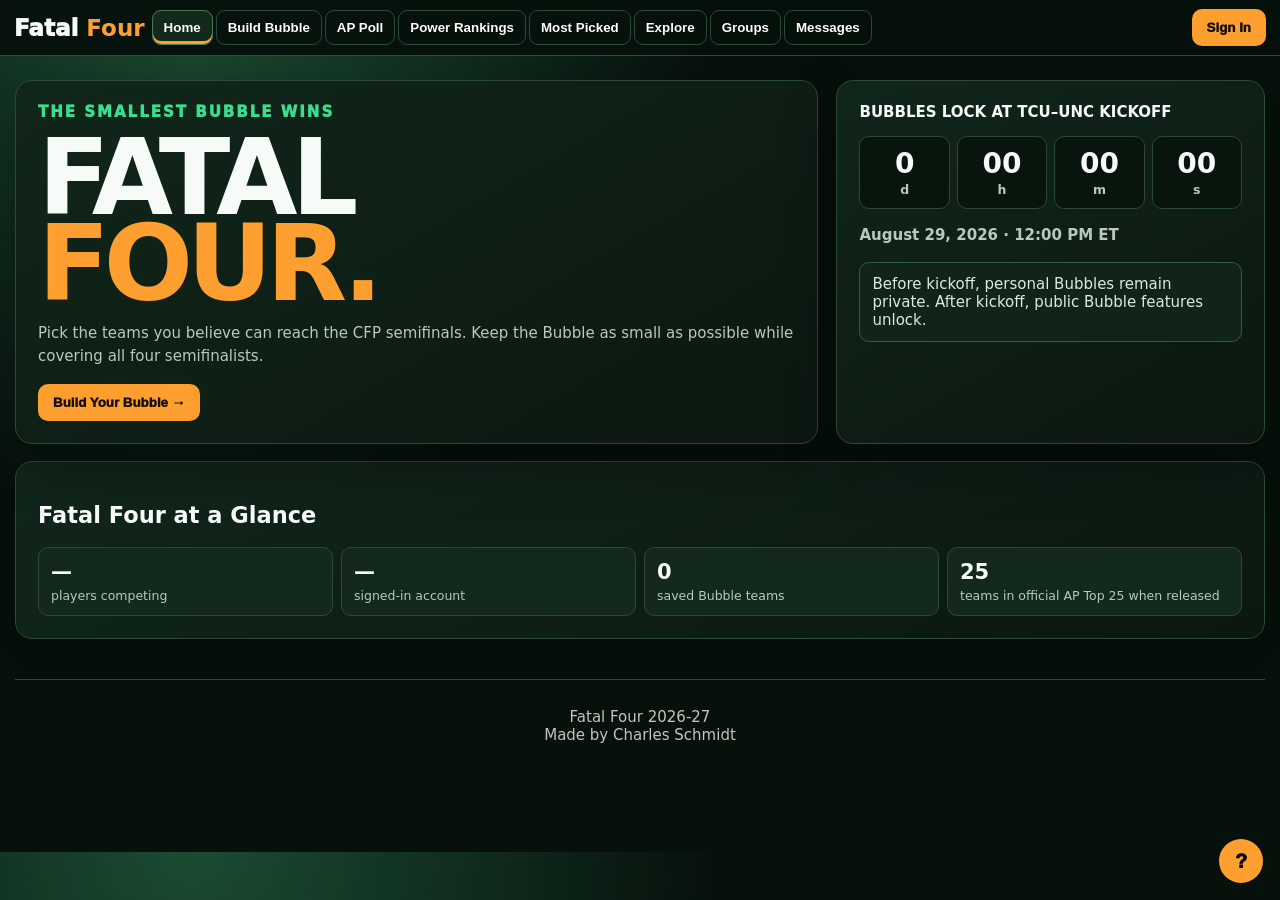
==== commit e85894ec: "Complete requested prototype update and fix" ====
--- a/prototype.html
+++ b/prototype.html
@@ -1,63 +1,49 @@
 <!doctype html>
 <html lang="en">
 <head>
-<meta charset="utf-8"><meta name="viewport" content="width=device-width,initial-scale=1">
-<title>Fatal Four 2026–27</title>
+<meta charset="utf-8"><meta name="viewport" content="width=device-width,initial-scale=1"><title>Fatal Four 2026–27</title>
 <style>
-:root{--bg:#06110b;--p:#0d1d14;--p2:#13291c;--line:#2b4937;--text:#f8fcf9;--muted:#b8c9be;--g:#39df8c;--o:#ff9f2f;--r:#ff6868}*{box-sizing:border-box}body{margin:0;background:radial-gradient(circle at 20% 0,#1b4b32,transparent 35%),var(--bg);color:var(--text);font:15px system-ui,sans-serif}header{position:sticky;top:0;z-index:10;background:#06110bf2;backdrop-filter:blur(12px);border-bottom:1px solid var(--line)}nav{max-width:1400px;margin:auto;min-height:70px;padding:9px 16px;display:flex;align-items:center;gap:7px}.brand{font-size:24px;font-weight:1000;white-space:nowrap}.brand span{color:var(--o)}.navlinks{display:flex;gap:3px;flex:1;overflow:auto}.navlinks button{border:1px solid transparent;background:transparent;color:#dbe8df;padding:9px 11px;border-radius:10px;font-weight:850;cursor:pointer;white-space:nowrap}.navlinks button:hover,.navlinks button.active{background:var(--p2);border-color:#355a43;color:#fff;box-shadow:inset 0 -3px var(--o)}.signin{background:var(--o);color:#171006;border:0;border-radius:10px;padding:10px 13px;font-weight:950;white-space:nowrap;cursor:pointer}.page{max-width:1400px;margin:auto;padding:25px 16px 80px}.view{display:none}.view.active{display:block}.hero{display:grid;grid-template-columns:1.5fr .8fr;gap:18px}.card{background:linear-gradient(150deg,#11261a,#0b1810);border:1px solid var(--line);border-radius:18px;padding:23px;box-shadow:0 20px 60px #0005}.hero .main{padding:45px}.eyebrow{color:var(--g);font-weight:950;letter-spacing:2px}.hero h1{font-size:clamp(60px,9vw,105px);line-height:.8;letter-spacing:-6px;margin:14px 0}.orange{color:var(--o)}p{color:var(--muted);line-height:1.6}.primary{background:var(--o);color:#171006;border:0;border-radius:10px;padding:12px 17px;font-weight:950;cursor:pointer}.outline{background:transparent;color:#fff;border:1px solid var(--line);border-radius:9px;padding:9px 11px;cursor:pointer}.countbox{display:grid;grid-template-columns:repeat(4,1fr);gap:7px;margin:14px 0}.countcell{background:#07150d;border:1px solid var(--line);border-radius:10px;text-align:center;padding:10px 5px}.countcell b{display:block;font-size:28px;line-height:1;font-variant-numeric:tabular-nums}.countcell small{color:var(--muted);font-weight:800}.grid{display:grid;grid-template-columns:1fr 1fr;gap:18px;margin-top:18px}.stats{display:grid;grid-template-columns:repeat(4,1fr);gap:9px}.stat{background:var(--p2);border:1px solid var(--line);padding:13px;border-radius:10px}.stat b{font-size:22px}.stat small{display:block;color:var(--muted);margin-top:4px}.notice{background:#102419;border:1px solid #315b42;padding:12px;border-radius:10px;color:#dceae1}.toolbar{display:flex;gap:9px;margin:16px 0;flex-wrap:wrap}.search,select,input[type=email],input[type=password],input[type=text]{background:#07120c;color:#fff;border:1px solid var(--line);padding:11px;border-radius:9px}.search{flex:1;min-width:220px}.teamhead,.teamrow{display:grid;grid-template-columns:34px 42px minmax(190px,1.5fr) 90px 100px 100px 115px;gap:9px;align-items:center}.teamhead{color:var(--muted);font-size:12px;font-weight:900;text-transform:uppercase;padding:8px 10px}.teamrow{padding:10px;border-top:1px solid #203528}.teamrow:hover{background:#0f2116}.teamrow img{width:36px;height:36px;object-fit:contain}.rank{color:var(--o);font-weight:950}.tag{border:1px solid var(--line);border-radius:999px;padding:5px 7px;text-align:center;color:var(--muted);font-size:12px}.up{color:var(--g);font-weight:950}.down{color:var(--r);font-weight:950}.bubble{display:flex;flex-wrap:wrap;gap:7px;min-height:55px;padding:12px;border:1px dashed #41624d;border-radius:10px}.pill{background:#183122;border:1px solid #3b6248;padding:6px 9px;border-radius:99px}.pollrow{display:grid;grid-template-columns:48px 1fr 100px 100px 95px 110px;gap:10px;align-items:center;padding:11px 0;border-bottom:1px solid #203528}.pollrow img{width:36px;height:36px;object-fit:contain;vertical-align:middle;margin-right:8px}.leader{display:grid;grid-template-columns:45px 55px 1fr 105px 105px 90px;gap:10px;align-items:center;padding:11px 0;border-bottom:1px solid #203528}.avatar{width:50px;height:50px;border-radius:50%;object-fit:contain;background:#162b1e;padding:5px}.avatarbubble{position:relative;display:inline-block}.bubblemark{position:absolute;right:-3px;bottom:-2px;background:var(--g);color:#062014;border-radius:50%;font-size:12px;width:20px;height:20px;text-align:center;line-height:20px;font-weight:1000}.bar{height:7px;background:#213529;border-radius:9px;margin-top:6px}.bar i{display:block;height:100%;background:var(--g);border-radius:9px}.social{display:grid;grid-template-columns:55px 1fr auto;gap:12px;align-items:center;padding:12px 0;border-bottom:1px solid #203528}.actions{display:flex;gap:6px;flex-wrap:wrap}.helpbtn{position:fixed;right:18px;bottom:18px;width:44px;height:44px;border-radius:50%;background:var(--o);color:#171006;border:0;font-size:20px;font-weight:1000;cursor:pointer;z-index:20}.modal{position:fixed;inset:0;background:#000b;display:none;place-items:center;z-index:30;padding:18px}.modal.show{display:grid}.modalbox{width:min(620px,100%);max-height:90vh;overflow:auto;background:var(--p);border:1px solid var(--line);border-radius:18px;padding:24px}.field{display:grid;gap:6px;margin:11px 0}.checkline{display:flex;gap:8px;align-items:center;color:var(--muted);margin:10px 0}.footer{text-align:center;border-top:1px solid var(--line);padding:28px;color:var(--muted);margin-top:45px}.empty{padding:25px;text-align:center;color:var(--muted)}.groupcode{font-size:24px;letter-spacing:3px;font-weight:1000;color:var(--o)}@media(max-width:1000px){.hero,.grid{grid-template-columns:1fr}.stats{grid-template-columns:1fr 1fr}.teamhead{display:none}.teamrow{grid-template-columns:30px 38px 1fr 80px}.teamrow>:nth-child(n+6){display:none}.pollrow{grid-template-columns:38px 1fr 75px 70px}.pollrow>:nth-child(n+5){display:none}.leader{grid-template-columns:35px 50px 1fr 80px}.leader>:nth-child(n+5){display:none}}@media(max-width:600px){.navlinks{order:3;width:100%}nav{flex-wrap:wrap}.signin{margin-left:auto}.countcell b{font-size:22px}.hero .main{padding:30px}}
-</style>
-</head>
+:root{--bg:#06110b;--card:#0d1d14;--card2:#13291c;--line:#2b4937;--text:#f7fbf8;--muted:#b8c9be;--green:#39df8c;--orange:#ff9f2f;--red:#ff6868;--blue:#4da3ff}*{box-sizing:border-box}body{margin:0;background:radial-gradient(circle at 15% 0,#1b4b32,transparent 38%),var(--bg);color:var(--text);font:15px system-ui,sans-serif}header{position:sticky;top:0;z-index:10;background:#06110bf2;backdrop-filter:blur(12px);border-bottom:1px solid var(--line)}nav{max-width:1450px;margin:auto;padding:9px 14px;display:flex;gap:7px;align-items:center;flex-wrap:wrap}.brand{font-weight:1000;font-size:23px;white-space:nowrap}.brand b{color:var(--orange)}.nav{display:flex;gap:3px;overflow:auto;flex:1}.nav button,.outline{background:transparent;color:#fff;border:1px solid var(--line);border-radius:9px;padding:9px 11px;font-weight:800;cursor:pointer;white-space:nowrap}.nav button.active,.nav button:hover{background:var(--card2);border-color:#4a7657;box-shadow:inset 0 -3px var(--orange)}.primary{background:var(--orange);color:#160e03;border:0;border-radius:10px;padding:11px 15px;font-weight:950;cursor:pointer}.page{max-width:1450px;margin:auto;padding:24px 15px 80px}.view{display:none}.view.active{display:block}.card{background:linear-gradient(150deg,#11261a,#0b1810);border:1px solid var(--line);border-radius:17px;padding:22px;box-shadow:0 18px 55px #0005}.hero{display:grid;grid-template-columns:1.5fr .8fr;gap:18px}.hero h1{font-size:clamp(60px,9vw,105px);line-height:.82;letter-spacing:-6px;margin:14px 0}.orange{color:var(--orange)}p{color:var(--muted);line-height:1.55}.count{display:grid;grid-template-columns:repeat(4,1fr);gap:7px;margin:15px 0}.count div{background:#07150d;border:1px solid var(--line);border-radius:10px;text-align:center;padding:10px 3px}.count b{display:block;font-size:28px;font-variant-numeric:tabular-nums}.count small{color:var(--muted);font-weight:900}.grid{display:grid;grid-template-columns:1fr 1fr;gap:17px;margin-top:17px}.stats{display:grid;grid-template-columns:repeat(4,1fr);gap:8px}.stat{background:var(--card2);border:1px solid var(--line);border-radius:10px;padding:12px}.stat b{font-size:21px}.stat small{display:block;color:var(--muted);margin-top:4px}.toolbar{display:flex;gap:8px;flex-wrap:wrap;margin:15px 0}.search,input,select{background:#07120c;color:#fff;border:1px solid var(--line);padding:10px;border-radius:9px}.search{flex:1;min-width:220px}.notice{background:#102419;border:1px solid #315b42;padding:12px;border-radius:10px;color:#dceae1}.team{display:grid;grid-template-columns:34px 40px minmax(190px,1fr) 80px 100px 100px 110px;gap:8px;align-items:center;padding:9px;border-top:1px solid #203528}.team img{width:35px;height:35px;object-fit:contain}.tag{border:1px solid var(--line);border-radius:999px;padding:5px 7px;text-align:center;color:var(--muted);font-size:12px}.rank{color:var(--orange);font-weight:950}.bubble{display:flex;flex-wrap:wrap;gap:7px;min-height:55px;padding:12px;border:1px dashed #41624d;border-radius:10px}.pill{background:#183122;border:1px solid #3b6248;padding:6px 9px;border-radius:99px}.poll,.leader,.member{display:grid;gap:9px;align-items:center;padding:10px 0;border-bottom:1px solid #203528}.poll{grid-template-columns:45px 1fr 80px 80px 90px}.leader{grid-template-columns:40px 48px 1fr 100px 85px 85px}.member{grid-template-columns:45px 1fr auto}.avatar{width:42px;height:42px;border-radius:50%;object-fit:contain;background:#172b1f;padding:4px}.bar{height:7px;background:#213529;border-radius:9px;margin-top:5px}.bar i{display:block;height:100%;background:var(--green);border-radius:9px}.social{display:grid;grid-template-columns:50px 1fr auto;gap:12px;align-items:center;padding:11px 0;border-bottom:1px solid #203528}.bluebubble{display:inline-block;width:19px;height:15px;background:var(--blue);border:2px solid #e2f3ff;border-radius:50% 50% 50% 25%;position:relative;vertical-align:middle;box-shadow:0 1px 5px #0008}.bluebubble:after{content:"";position:absolute;left:2px;bottom:-5px;border-width:4px 4px 0 0;border-style:solid;border-color:var(--blue) transparent transparent transparent;transform:skewX(-18deg)}.zero{box-shadow:inset 4px 0 0 var(--red),0 0 12px #ff686822}.help{position:fixed;right:17px;bottom:17px;width:44px;height:44px;border:0;border-radius:50%;background:var(--orange);font-size:20px;font-weight:1000;z-index:20;cursor:pointer}.modal{display:none;position:fixed;inset:0;background:#000b;z-index:30;place-items:center;padding:18px}.modal.show{display:grid}.modalbox{background:var(--card);border:1px solid var(--line);border-radius:17px;width:min(700px,100%);max-height:90vh;overflow:auto;padding:23px}.field{display:grid;gap:5px;margin:10px 0}.actions{display:flex;gap:7px;flex-wrap:wrap}.footer{text-align:center;border-top:1px solid var(--line);padding:28px;color:var(--muted);margin-top:40px}.group-photo{width:70px;height:70px;border-radius:15px;object-fit:cover;background:#162b1e;border:1px solid var(--line)}.group-head{display:flex;gap:13px;align-items:center}.small{font-size:12px;color:var(--muted)}
+@media(max-width:1000px){.hero,.grid{grid-template-columns:1fr}.stats{grid-template-columns:1fr 1fr}.team{grid-template-columns:30px 38px 1fr 75px}.team>:nth-child(n+6){display:none}.poll{grid-template-columns:35px 1fr 70px 70px}.poll>:nth-child(n+5){display:none}.leader{grid-template-columns:35px 45px 1fr 80px}.leader>:nth-child(n+5){display:none}}@media(max-width:600px){.count b{font-size:21px}.nav{order:3;width:100%}}
+</style></head>
 <body>
-<header><nav><div class="brand">FATAL <span>FOUR</span></div><div class="navlinks"><button data-page="home" class="active" onclick="go('home')">⌂ Home</button><button data-page="bubble" onclick="go('bubble')">🏈 Build Bubble</button><button data-page="poll" onclick="go('poll')">📊 AP Poll</button><button data-page="power" onclick="go('power')">🏆 Power Rankings</button><button data-page="teams" onclick="go('teams')">🔥 Most Picked</button><button data-page="explore" onclick="go('explore')">👥 Explore</button><button data-page="groups" onclick="go('groups')">👨‍👩‍👧 Groups</button><button data-page="messages" onclick="go('messages')">💬 Messages</button></div><button class="signin" id="acct" onclick="openAuth('signin')">Sign In</button></nav></header>
+<header><nav><div class="brand">Fatal <b>Four</b></div><div class="nav"><button data-p="home" class="active" onclick="go('home')">Home</button><button data-p="build" onclick="go('build')">Build Bubble</button><button data-p="ap" onclick="go('ap')">AP Poll</button><button data-p="power" onclick="go('power')">Power Rankings</button><button data-p="picked" onclick="go('picked')">Most Picked</button><button data-p="explore" onclick="go('explore')">Explore</button><button data-p="groups" onclick="go('groups')">Groups</button><button data-p="messages" onclick="go('messages')">Messages</button></div><button class="primary" onclick="authOpen()">Sign In</button></nav></header>
 <main class="page">
-<section id="home" class="view active"><div class="hero"><div class="card main"><div class="eyebrow">THE SMALLEST BUBBLE WINS</div><h1>FATAL<br><span class="orange">FOUR.</span></h1><p>Pick every team you believe can reach the CFP semifinals. Cover all four with the fewest teams possible.</p><button class="primary" onclick="go('bubble')">Build Your Bubble →</button></div><div class="card"><span style="color:var(--muted);font-weight:800">BUBBLES LOCK AT TCU–UNC KICKOFF</span><div class="countbox"><div class="countcell"><b id="cdD">0</b><small>D</small></div><div class="countcell"><b id="cdH">00</b><small>H</small></div><div class="countcell"><b id="cdM">00</b><small>M</small></div><div class="countcell"><b id="cdS">00</b><small>S</small></div></div><span style="color:var(--muted)">August 29, 2026 · 11:00 AM CT</span><div class="notice" style="margin-top:16px">Before kickoff, personal Bubbles stay private. After kickoff, Explore, follows, likes and DMs open.</div></div></div><div class="card" style="margin-top:18px"><h2>Fatal Four at a glance</h2><div class="stats"><div class="stat"><b>—</b><small>players competing</small></div><div class="stat"><b>—</b><small>your account</small></div><div class="stat"><b>—</b><small>your bubble teams</small></div><div class="stat"><b>25</b><small>AP Top 25 when released</small></div></div></div><div class="grid"><div class="card"><h2>🏆 Bubble Power Rankings</h2><p>See the top ten first, then expand to the top 100 or every entry.</p><button class="outline" onclick="go('power')">View Power Rankings →</button></div><div class="card"><h2>📈 Your Bubble</h2><p>Track every selected team's current semifinal chance and follow how it changes.</p><button class="outline" onclick="go('bubble')">Open My Bubble →</button></div></div></section>
-<section id="bubble" class="view"><div class="card"><h2>Build Your Bubble <span id="bubbleSize" style="color:var(--muted)">0 teams</span></h2><p>Start with the official AP Top 25. Choose a conference to browse every team in that conference. Your Bubble stays editable until the deadline.</p><div class="toolbar"><input id="teamSearch" class="search" placeholder="Search any D1/FBS team…"><select id="confFilter"><option value="top25">AP Top 25</option><option value="ACC">ACC</option><option value="Big Ten">Big Ten</option><option value="SEC">SEC</option><option value="Big 12">Big 12</option><option value="American">American</option><option value="Sun Belt">Sun Belt</option><option value="Mountain West">Mountain West</option><option value="MAC">MAC</option><option value="Conference USA">Conference USA</option><option value="Independent">Independent</option></select><select id="sortFilter"><option value="rank">Sort: AP Rank</option><option value="picked">Sort: Most Picked</option><option value="chance">Sort: Semifinal Chance</option><option value="record">Sort: Overall Record</option></select></div><div class="notice" id="bubbleStatus">You can browse and build a temporary Bubble without signing in. Sign in is required only when you save it.</div><div class="teamhead"><span></span><span></span><span>Team</span><span>AP Rank</span><span>Record</span><span>Conf. Rank</span><span>Semifinal Chance</span></div><div id="teamRows"></div><h3>Your Bubble</h3><div id="selected" class="bubble"><span style="color:var(--muted)">Select teams above.</span></div><br><button class="primary" onclick="saveBubble()">Save / Update Bubble</button><button class="outline" style="margin-left:8px" onclick="selected.clear();renderTeams()">Clear</button><div class="grid"><div class="card"><h3>Selected-team tracker</h3><div id="bubbleTracker" class="empty">Add teams to see their current semifinal chances.</div></div><div class="card"><h3>Deadline</h3><p>Your Bubble can be edited as many times as you want before the exact TCU–UNC kickoff. The server will enforce the lock after kickoff.</p></div></div></div></section>
-<section id="poll" class="view"><div class="card"><h2>📊 AP Top 25</h2><p>The site will display the <b>actual Associated Press poll</b>, not a prediction or placeholder ranking. Only polls whose official release date has passed are shown.</p><div class="toolbar"><select id="pollWeek" onchange="renderPoll()"></select></div><div id="pollNotice" class="notice"></div><div class="pollrow" style="font-weight:900;color:var(--muted)"><span>Rank</span><span>Team</span><span>Votes</span><span>Move</span><span>Record</span><span>Release</span></div><div id="pollRows"></div></div></section>
-<section id="power" class="view"><div class="card"><h2>🏆 Power Bubble Rankings</h2><p>Everyone is included. The page starts with the top 10 so it stays easy to read.</p><div class="notice">Showing <b id="powerMode">Top 10</b>. Use the button at the bottom to expand to the top 100, then all entries.</div><div id="leaderRows"></div><div style="text-align:center;margin-top:18px"><button class="primary" id="morePower" onclick="morePower()">Show me more</button></div></div></section>
-<section id="teams" class="view"><div class="card"><h2>🔥 Most Picked Teams</h2><p>See which teams appear in the most submitted Bubbles. This same sort is available inside Build Bubble.</p><div id="pickedRows"></div></div></section>
-<section id="explore" class="view"><div class="card"><h2>👥 Explore Bubbles</h2><div class="toolbar"><input id="userSearch" class="search" placeholder="Search username…" oninput="renderExplore()"></div><p>After kickoff, public Bubbles can be viewed, liked, followed and opened as profiles. A <b>●</b> next to a team means that team is in your Bubble.</p><div id="exploreRows"></div></div></section>
-<section id="groups" class="view"><div class="grid"><div class="card"><h2>👨‍👩‍👧 Create a Group</h2><p>Make a private space for friends, give it a title, share a join code and compete on a group leaderboard.</p><div class="field"><label>Group title</label><input id="groupTitle" type="text" placeholder="My CFB Group"></div><button class="primary" onclick="createGroup()">Create Group</button><div id="groupCreated" style="margin-top:14px"></div></div><div class="card"><h2>🔑 Join a Group</h2><div class="field"><label>Join code</label><input id="joinCode" type="text" placeholder="ABC123"></div><button class="outline" onclick="joinGroup()">Join Group</button><div id="joinResult" style="margin-top:14px"></div></div></div><div class="card" style="margin-top:18px"><h2>Your Groups</h2><div id="groupList"></div></div></section>
-<section id="messages" class="view"><div class="card"><h2>💬 Messages</h2><p>Direct messages are designed for one-to-one conversations between users you can discover through Explore or Power Rankings.</p><div class="notice">DMs unlock after the public Bubble phase begins. This keeps private Bubble choices hidden before the deadline.</div><div id="dmRows"></div></div></section>
-<section id="profile" class="view"><div class="grid"><div class="card"><div class="avatarbubble"><img id="profileAvatar" class="avatar" src="https://a.espncdn.com/i/teamlogos/ncaa/500/248.png"><span class="bubblemark">●</span></div><h2 id="profileName">Your Profile</h2><p id="profileBio">Fatal Four 2026–27</p><button class="outline">Followers <b>0</b></button> <button class="outline">Following <b>0</b></button></div><div class="card"><h2>Your Bubble</h2><div id="profileTracker" class="empty">No saved Bubble yet.</div></div></div></section>
-<footer class="footer"><b>Fatal Four 2026-27</b><br>Made by Charles Schmidt</footer>
-</main>
-<button class="helpbtn" onclick="openHelp()" aria-label="Fatal Four information">?</button>
-<div id="helpModal" class="modal"><div class="modalbox"><h2>Fatal Four — How Everything Works</h2><h3>Build Bubble</h3><p>Select every team you think can reach the CFP semifinals. You can edit your Bubble until TCU–UNC kickoff. The smallest Bubble containing all four semifinalists wins.</p><h3>AP Poll</h3><p>The AP Top 25 shown here is the official poll. New official weeks replace the current week while previous released weeks remain available. Future weeks never appear early.</p><h3>Semifinal chances</h3><p>These are projections, not guarantees. The production model can incorporate results, schedule strength, injuries, coaching changes and other current information. We will not present invented percentages as official facts.</p><h3>Power Rankings</h3><p>The rankings estimate which Bubbles are most likely to contain all four semifinalists. Everyone is included; the page shows 10, then 100, then all.</p><h3>Explore, follows, likes and messages</h3><p>After the Bubble lock, users can discover public Bubbles, follow players, like Bubbles, visit profiles and DM users.</p><h3>Groups</h3><p>Create a group with a title and join code. Members get a group leaderboard and group chat.</p><button class="primary" onclick="closeHelp()">Got it</button></div></div>
-<div id="authModal" class="modal"><div class="modalbox"><h2 id="authTitle">Sign in to Fatal Four</h2><p id="authSub">A returning user can sign in in a few seconds. New users can create an account and keep their session on this device.</p><div class="field"><label>Email</label><input id="authEmail" type="email" autocomplete="email" placeholder="you@example.com"></div><div class="field"><label>Password</label><input id="authPass" type="password" autocomplete="current-password" placeholder="Password"></div><div class="field" id="newUserField"><label>Username</label><input id="authUser" type="text" placeholder="Choose a username"></div><label class="checkline"><input id="remember" type="checkbox" checked> Remember me on this device</label><div id="authMsg" class="notice" style="display:none"></div><button class="primary" onclick="finishAuth()" id="authButton">Sign In</button><button class="outline" style="margin-left:7px" onclick="toggleAuth()" id="toggleAuthBtn">Need an account? Create one</button><button class="outline" style="margin-left:7px" onclick="closeAuth()">Cancel</button></div></div>
+<section id="home" class="view active"><div class="hero"><div class="card"><div style="color:var(--green);font-weight:950;letter-spacing:2px">THE SMALLEST BUBBLE WINS</div><h1>FATAL<br><span class="orange">FOUR.</span></h1><p>Pick the teams you believe can reach the CFP semifinals. Keep the Bubble as small as possible while covering all four semifinalists.</p><button class="primary" onclick="go('build')">Build Your Bubble →</button></div><div class="card"><b>BUBBLES LOCK AT TCU–UNC KICKOFF</b><div class="count"><div><b id="d">--</b><small>d</small></div><div><b id="h">--</b><small>h</small></div><div><b id="m">--</b><small>m</small></div><div><b id="s">--</b><small>s</small></div></div><p><b>August 29, 2026 · 12:00 PM ET</b></p><div class="notice">Before kickoff, personal Bubbles remain private. After kickoff, public Bubble features unlock.</div></div></div><div class="card" style="margin-top:17px"><h2>Fatal Four at a Glance</h2><div class="stats"><div class="stat"><b id="players">—</b><small>players competing</small></div><div class="stat"><b>—</b><small>signed-in account</small></div><div class="stat"><b id="mycount">0</b><small>saved Bubble teams</small></div><div class="stat"><b>25</b><small>teams in official AP Top 25 when released</small></div></div></div></section>
+<section id="build" class="view"><div class="card"><h2>Build Your Bubble <span id="bc" class="small">0 teams</span></h2><p>Browse the actual released AP Top 25 or filter to any conference. You can build without signing in; saving requires an account.</p><div class="toolbar"><input id="q" class="search" placeholder="Search teams…" oninput="renderBuild()"><select id="conf" onchange="renderBuild()"><option value="Top 25">AP Top 25</option><option>ACC</option><option>Big Ten</option><option>SEC</option><option>Big 12</option><option>American</option><option>Sun Belt</option><option>Mountain West</option><option>MAC</option><option>Conference USA</option><option>Pac-12</option><option>Independent</option></select><select id="sort" onchange="renderBuild()"><option value="rank">AP Rank</option><option value="picked">Most Picked</option><option value="chance">Semifinal Chance</option></select></div><div class="notice">Stats shown: AP Rank, overall record, conference rank, conference record and estimated semifinal chance. Projections can incorporate injuries, coaching changes, schedule and current results when the production data feed is connected.</div><div id="buildRows"></div><h3>Your Bubble</h3><div id="myBubble" class="bubble"></div><br><button class="primary" onclick="saveBubble()">Save / Update Bubble</button><button class="outline" onclick="clearBubble()">Clear</button></div></section>
+<section id="ap" class="view"><div class="card"><h2 id="apTitle">Coaches Poll</h2><p id="apDesc">The official 2026 preseason AP Top 25 has not been released yet, so the prototype currently shows the Coaches Poll. Once the official AP preseason poll is released, the site should switch immediately to <b>AP Poll</b> and preserve every previously released week.</p><div class="toolbar"><select id="week"></select></div><div class="notice" id="apNotice"></div><div id="apRows"></div></div></section>
+<section id="power" class="view"><div class="card"><h2>Power Bubble Rankings</h2><p>Every entry is retained. We show the top 10 first, then the top 100, then every entry.</p><div class="notice">Showing <b id="pmode">Top 10</b></div><div id="leaders"></div><button class="primary" id="more" onclick="morePower()">Show me more</button></div></section>
+<section id="picked" class="view"><div class="card"><h2>Most Picked Teams</h2><p>Ranked across all eligible FBS schools, not out of a small sample. Schools at 0% are given a subtle red shadow so you can spot unpicked teams.</p><div id="pickedRows"></div></div></section>
+<section id="explore" class="view"><div class="card"><h2>Explore</h2><p>Search usernames or browse players. The small <span class="bluebubble"></span> appears <b>only here, next to teams in your Bubble</b>.</p><input id="userq" class="search" placeholder="Search username…" oninput="renderExplore()"><div id="exploreRows"></div></div></section>
+<section id="groups" class="view"><div class="grid"><div class="card"><h2>Create a Group</h2><div class="field"><label>Group name <b>*</b></label><input id="gname" placeholder="Required group name"></div><button class="primary" onclick="createGroup()">Create Group</button><div id="created"></div><hr style="border-color:var(--line);margin:20px 0"><h2>Join a Group</h2><input id="gcode" placeholder="6-character code"><button class="outline" onclick="joinGroup()">Join</button><p id="joinmsg"></p></div><div class="card"><h2>Your Groups</h2><div id="groupsList"></div></div></div></section>
+<section id="groupDetail" class="view"><div class="card"><div id="detail"></div></div></section>
+<section id="messages" class="view"><div class="card"><h2>Messages</h2><p>Direct messages can be opened from Explore and Power Rankings. They are private between users.</p><div class="notice">DM access is controlled by the site's privacy rules and public Bubble deadline.</div></div></section>
+<footer class="footer">Fatal Four 2026-27<br>Made by Charles Schmidt</footer>
+</main><button class="help" onclick="helpOpen()">?</button>
+<div id="help" class="modal"><div class="modalbox"><h2>Fatal Four — Complete Tutorial & FAQ</h2><h3>How do I play?</h3><p>Choose the smallest group of teams you believe can produce the four CFP semifinalists. Your Bubble can be edited until kickoff.</p><h3>When do Bubbles lock?</h3><p>At TCU–UNC kickoff on August 29, 2026 at 12:00 PM ET. Before that moment, other users cannot see your Bubble.</p><h3>What do the team stats mean?</h3><p>AP Rank is the official AP position when available. Overall Record is the team's current record. Conference Rank and Conference Record describe conference standing. Semifinal Chance is a model estimate, not a guarantee.</p><h3>Why can I browse without signing in?</h3><p>Browsing should be easy. Signing in is only necessary to save your Bubble, follow users, like Bubbles, message people or use account features.</p><h3>What is Power Bubble Rankings?</h3><p>It ranks every Bubble by its estimated chance of covering the eventual four semifinalists. The page shows 10, then 100, then all entries.</p><h3>What is Most Picked?</h3><p>It shows how often each eligible FBS school appears in submitted Bubbles. 0% means nobody has selected that school in the available submitted data.</p><h3>How does the AP Poll work?</h3><p>The site never invents future AP weeks. It shows the current official release and keeps previous released weeks available.</p><h3>How do Groups work?</h3><p>Create a named group, share its code, see the member count and your rank, use the leaderboard and group chat, upload a group image, and leave a group. The owner can set name/photo permissions and an optional member limit. Other members' Bubbles remain hidden until the deadline.</p><h3>What does the blue Bubble mean in Explore?</h3><p>It is only an Explore-page indicator showing that a team is in your Bubble.</p><button class="primary" onclick="helpClose()">Got it</button></div></div>
+<div id="auth" class="modal"><div class="modalbox"><h2 id="authTitle">Sign In</h2><div class="field"><label>Email</label><input id="email" type="email" autocomplete="email"></div><div class="field"><label>Password</label><input id="pass" type="password" autocomplete="current-password"></div><label><input id="remember" type="checkbox" checked> Remember me</label><p class="small">Returning users can stay signed in on this device.</p><button class="primary" onclick="signIn()">Continue</button><button class="outline" onclick="authClose()">Cancel</button></div></div>
 <script>
 const kickoff=new Date('2026-08-29T16:00:00Z');
-const logo=id=>`https://a.espncdn.com/i/teamlogos/ncaa/500/${id}.png`;
-const teams=[
-['Ohio State','Big Ten','1','12-0','1','—',92,194],['Oregon','Big Ten','2','11-1','2','—',89,2483],['Texas','SEC','3','11-1','1','—',86,251],['Georgia','SEC','4','10-2','2','—',82,61],['Notre Dame','Independent','5','11-1','1','—',80,87],['Miami','ACC','6','10-2','1','—',76,2390],['Penn State','Big Ten','7','10-2','3','—',72,213],['Alabama','SEC','8','9-3','3','—',68,333],['Clemson','ACC','9','10-2','2','—',65,228],['Indiana','Big Ten','10','10-2','4','—',63,84],['Texas Tech','Big 12','11','10-2','1','—',61,2641],['Ole Miss','SEC','12','9-3','4','—',57,145],['LSU','SEC','13','9-3','5','—',54,99],['SMU','ACC','14','9-3','3','—',51,256],['BYU','Big 12','15','9-3','2','—',48,252],['TCU','Big 12','16','8-4','3','—',42,2628],['Oklahoma','SEC','17','8-4','6','—',39,201],['Michigan','Big Ten','18','8-4','5','—',36,130],['Texas A&M','SEC','19','8-4','7','—',33,245],['Florida State','ACC','20','9-3','4','—',30,52],['Utah','Big 12','21','9-3','4','—',26,254],['Kansas State','Big 12','22','8-4','5','—',22,2306],['Arizona State','Big 12','23','8-4','6','—',18,9],['North Carolina','ACC','24','9-3','5','—',14,153],['Missouri','SEC','25','8-4','8','—',11,142],
-['Houston','Big 12','','7-5','7','—',18,248],['USC','Big Ten','','8-4','6','—',18,30],['UCLA','Big Ten','','7-5','7','—',15,26],['Auburn','SEC','','7-5','9','—',14,2],['Tennessee','SEC','','8-4','10','—',12,2633],['Louisville','ACC','','8-4','6','—',11,97],['Boise State','Mountain West','','10-2','1','—',8,68],['Tulane','American','','10-2','1','—',7,2655],['James Madison','Sun Belt','','10-2','1','—',6,256],['Memphis','American','','9-3','2','—',5,235],['Liberty','Conference USA','','9-3','1','—',4,2335],['Appalachian State','Sun Belt','','8-4','3','—',3,202],['Northern Illinois','MAC','','8-4','1','—',3,2459]
-];
-let selected=new Map(),powerLimit=10,authMode='signin',groups=JSON.parse(localStorage.getItem('ffGroups')||'[]');
+const T=[['Ohio State','Big Ten',1,'12-0',1,'0-0',92,194],['Oregon','Big Ten',2,'11-1',2,'0-0',89,2483],['Texas','SEC',3,'11-1',1,'0-0',86,251],['Georgia','SEC',4,'10-2',2,'0-0',82,61],['Notre Dame','Independent',5,'11-1',1,'0-0',80,87],['Miami','ACC',6,'10-2',1,'0-0',76,2390],['Penn State','Big Ten',7,'10-2',3,'0-0',72,213],['Alabama','SEC',8,'9-3',3,'0-0',68,333],['Clemson','ACC',9,'10-2',2,'0-0',65,228],['Indiana','Big Ten',10,'10-2',4,'0-0',63,84],['Texas Tech','Big 12',11,'10-2',1,'0-0',61,2641],['Ole Miss','SEC',12,'9-3',4,'0-0',57,145],['LSU','SEC',13,'9-3',5,'0-0',54,99],['SMU','ACC',14,'9-3',3,'0-0',51,256],['BYU','Big 12',15,'9-3',2,'0-0',48,252],['TCU','Big 12',16,'8-4',3,'0-0',42,2628],['Oklahoma','SEC',17,'8-4',6,'0-0',39,201],['Michigan','Big Ten',18,'8-4',5,'0-0',36,130],['Texas A&M','SEC',19,'8-4',7,'0-0',33,245],['Florida State','ACC',20,'9-3',4,'0-0',30,52],['Utah','Big 12',21,'9-3',4,'0-0',26,254],['Kansas State','Big 12',22,'8-4',5,'0-0',22,2306],['Arizona State','Big 12',23,'8-4',6,'0-0',18,9],['North Carolina','ACC',24,'9-3',5,'0-0',14,153],['Missouri','SEC',25,'8-4',8,'0-0',11,142],['Houston','Big 12',null,'7-5',7,'0-0',0,248],['USC','Big Ten',null,'8-4',6,'0-0',0,30],['UCLA','Big Ten',null,'7-5',7,'0-0',0,26],['Auburn','SEC',null,'7-5',9,'0-0',0,2],['Tennessee','SEC',null,'8-4',10,'0-0',0,2633],['Louisville','ACC',null,'8-4',6,'0-0',0,97],['Boise State','Mountain West',null,'10-2',1,'0-0',0,68],['Tulane','American',null,'10-2',1,'0-0',0,2655],['James Madison','Sun Belt',null,'10-2',1,'0-0',0,256],['Memphis','American',null,'9-3',2,'0-0',0,235],['Liberty','Conference USA',null,'9-3',1,'0-0',0,2335],['Appalachian State','Sun Belt',null,'8-4',3,'0-0',0,202],['Northern Illinois','MAC',null,'8-4',1,'0-0',0,2459]];
+const logo=id=>`https://a.espncdn.com/i/teamlogos/ncaa/500/${id}.png`;let selected=new Set(JSON.parse(localStorage.getItem('ffBubble')||'[]'));let powerLimit=10;let groups=JSON.parse(localStorage.getItem('ffGroups')||'[]');
+function go(id){document.querySelectorAll('.view').forEach(x=>x.classList.remove('active'));document.getElementById(id)?.classList.add('active');document.querySelectorAll('.nav button').forEach(x=>x.classList.toggle('active',x.dataset.p===id));if(id==='build')renderBuild();if(id==='ap')renderAP();if(id==='power')renderPower();if(id==='picked')renderPicked();if(id==='explore')renderExplore();if(id==='groups')renderGroups();scrollTo(0,0)}
 function esc(s){return String(s??'').replace(/[&<>"']/g,c=>({'&':'&amp;','<':'&lt;','>':'&gt;','"':'&quot;',"'":'&#39;'}[c]))}
-function go(id){document.querySelectorAll('.view').forEach(x=>x.classList.remove('active'));document.getElementById(id)?.classList.add('active');document.querySelectorAll('.navlinks button').forEach(x=>x.classList.toggle('active',x.dataset.page===id));if(id==='bubble')renderTeams();if(id==='poll')renderPoll();if(id==='power')renderPower();if(id==='teams')renderPicked();if(id==='explore')renderExplore();if(id==='groups')renderGroups();if(id==='messages')renderMessages();scrollTo(0,0)}
-function openHelp(){document.getElementById('helpModal').classList.add('show')}function closeHelp(){document.getElementById('helpModal').classList.remove('show')}
-function openAuth(mode='signin'){authMode=mode;document.getElementById('authModal').classList.add('show');syncAuth()}function closeAuth(){document.getElementById('authModal').classList.remove('show')}
-function toggleAuth(){authMode=authMode==='signin'?'signup':'signin';syncAuth()}
-function syncAuth(){const signup=authMode==='signup';document.getElementById('authTitle').textContent=signup?'Create your Fatal Four account':'Sign in to Fatal Four';document.getElementById('newUserField').style.display=signup?'grid':'none';document.getElementById('authButton').textContent=signup?'Create Account':'Sign In';document.getElementById('toggleAuthBtn').textContent=signup?'Already have an account? Sign In':'Need an account? Create one'}
-function finishAuth(){const email=document.getElementById('authEmail').value.trim(),pass=document.getElementById('authPass').value,user=document.getElementById('authUser').value.trim();if(!email||!pass||(authMode==='signup'&&user.length<3)){showAuth('Enter the required information.');return}if(authMode==='signup'){localStorage.setItem('ffUser',JSON.stringify({email,user}));showAuth('Account created. For the production backend, email confirmation may be required.');authMode='signin';syncAuth()}else{localStorage.setItem('ffUser',JSON.stringify({email,user:user||email.split('@')[0]}));closeAuth();updateAccount()}}
-function showAuth(msg){const x=document.getElementById('authMsg');x.style.display='block';x.textContent=msg}
-function updateAccount(){const u=JSON.parse(localStorage.getItem('ffUser')||'null');document.getElementById('acct').textContent=u?'@'+u.user:'Sign In'}
-function renderTeams(){const q=(document.getElementById('teamSearch')?.value||'').toLowerCase(),conf=document.getElementById('confFilter')?.value||'top25',sort=document.getElementById('sortFilter')?.value||'rank';let a=teams.filter(t=>conf==='top25'?t[2]:t[1]===conf).filter(t=>t[0].toLowerCase().includes(q));if(sort==='picked')a.sort((x,y)=>y[6]-x[6]);if(sort==='chance')a.sort((x,y)=>y[6]-x[6]);if(sort==='record')a.sort((x,y)=>recordValue(y[3])-recordValue(x[3]));if(sort==='rank')a.sort((x,y)=>(x[2]?+x[2]:999)-(y[2]?+y[2]:999));document.getElementById('teamRows').innerHTML=a.map(t=>`<label class="teamrow"><input type="checkbox" ${selected.has(t[0])?'checked':''} onchange="toggleTeam('${esc(t[0])}')"><img src="${logo(t[7])}" alt=""><div><b>${t[2]?'<span class=rank>#'+t[2]+'</span> ':''}${esc(t[0])}</b><div style="color:var(--muted)">${esc(t[1])}</div></div><span class="tag">${t[2]?'#'+t[2]:'NR'}</span><span class="tag">${t[3]}</span><span class="tag">#${t[4]}</span><span class="tag">${t[6]}%</span></label>`).join('')||'<div class="empty">No teams found.</div>';document.getElementById('bubbleSize').textContent=selected.size+' teams';document.getElementById('selected').innerHTML=selected.size?[...selected.values()].map(t=>`<span class="pill">${esc(t[0])}</span>`).join(''):'<span style="color:var(--muted)">Select teams above.</span>';document.getElementById('bubbleTracker').innerHTML=selected.size?[...selected.values()].map(t=>`<div style="padding:8px 0;border-bottom:1px solid var(--line)"><b>${esc(t[0])}</b><span style="float:right;color:var(--g)">${t[6]}% semifinal chance</span></div>`).join(''):'<div class="empty">Add teams to see their current semifinal chances.</div>'}
-function recordValue(r){const m=r.match(/(\d+)-(\d+)/);return m?+m[1]/(+m[1]+ +m[2]):0}
-function toggleTeam(name){if(selected.has(name))selected.delete(name);else{const t=teams.find(x=>x[0]===name);if(t)selected.set(name,t)}renderTeams()}
-function saveBubble(){const u=localStorage.getItem('ffUser');if(!u){openAuth('signin');return}localStorage.setItem('ffBubble',JSON.stringify([...selected.keys()]));document.getElementById('bubbleStatus').textContent='Bubble saved. You can return and edit it any time before the deadline.'}
-const apPolls=[];
-function renderPoll(){const sel=document.getElementById('pollWeek');sel.innerHTML=apPolls.length?apPolls.map((p,i)=>`<option value="${i}">${esc(p.label)}</option>`).join(''):'<option>2026 AP Poll — not released yet</option>';const note=document.getElementById('pollNotice');if(!apPolls.length){note.innerHTML='<b>No 2026 AP Top 25 has been released yet.</b> The first 2026 preseason AP poll is expected before the season. The prototype will not show a made-up ranking or future week. Once an official poll is loaded, each released week will be archived here.';document.getElementById('pollRows').innerHTML='<div class="empty">Official AP rankings will appear here when released.</div>';return}const p=apPolls[+sel.value||0];note.textContent='Official AP poll · Released '+p.release;document.getElementById('pollRows').innerHTML=p.rows.map(r=>`<div class="pollrow"><b class="rank">#${r.rank}</b><span><img src="${logo(r.id)}">${esc(r.team)}</span><b>${r.votes}</b><span class="${r.move>0?'up':r.move<0?'down':''}">${r.move===0?'—':r.move>0?'↑ '+r.move:'↓ '+Math.abs(r.move)}</span><span>${esc(r.record)}</span><span>${esc(p.release)}</span></div>`).join('')}
-const people=Array.from({length:137},(_,i)=>({name:i===0?'CharlesSchmidt':'CFBPlayer'+String(i+1).padStart(3,'0'),teams:4+(i%13),chance:(31.8-(i*.17)).toFixed(1),score:(94.2-(i*.41)).toFixed(1),avatar:teams[i%teams.length][7],bubble:i%3===0}));
-function renderPower(){const a=people.slice(0,powerLimit);document.getElementById('powerMode').textContent=powerLimit>=people.length?'All '+people.length:powerLimit===100?'Top 100':'Top 10';document.getElementById('leaderRows').innerHTML=a.map((p,i)=>`<div class="leader"><b>#${i+1}</b><div class="avatarbubble"><img class="avatar" src="${logo(p.avatar)}"><span class="bubblemark">●</span></div><div><b>@${esc(p.name)}</b><div style="color:var(--muted)">${p.teams} teams · Fatal Four Score ${p.score}</div><div class="bar"><i style="width:${Math.max(4,p.score)}%"></i></div></div><b>${p.chance}%</b><button class="outline" onclick="viewUser('${esc(p.name)}',${p.avatar})">Profile</button><button class="outline" onclick="follow('${esc(p.name)}')">Follow</button></div>`).join('');document.getElementById('morePower').style.display=powerLimit>=people.length?'none':'inline-block';document.getElementById('morePower').textContent=powerLimit===10?'Show me more':powerLimit===100?'Show all entries':'All entries shown'}
-function morePower(){powerLimit=powerLimit===10?100:people.length;renderPower()}
-function renderPicked(){const a=[...teams].sort((x,y)=>y[6]-x[6]);document.getElementById('pickedRows').innerHTML=a.map((t,i)=>`<div class="teamrow"><b>#${i+1}</b><img src="${logo(t[7])}"><div><b>${esc(t[0])}</b><div style="color:var(--muted)">${esc(t[1])}</div></div><span class="tag">${t[6]}% picked</span><span class="tag">AP ${t[2]?'#'+t[2]:'NR'}</span><span class="tag">${t[3]}</span><span class="tag">${t[6]}% chance</span></div>`).join('')}
-function renderExplore(){const q=(document.getElementById('userSearch')?.value||'').toLowerCase();const a=people.filter(p=>p.name.toLowerCase().includes(q)).slice(0,30);document.getElementById('exploreRows').innerHTML=a.map(p=>`<div class="social"><div class="avatarbubble"><img class="avatar" src="${logo(p.avatar)}"><span class="bubblemark">●</span></div><div><b>@${esc(p.name)}</b><div style="color:var(--muted)">${p.teams} teams · ${p.chance}% Bubble win chance</div><div style="margin-top:7px;color:var(--muted)">Their Bubble: ${teams.slice(0,Math.min(4,p.teams)).map(t=>'<span class="pill">'+esc(t[0])+'</span>').join(' ')}</div></div><div class="actions"><button class="outline" onclick="follow('${esc(p.name)}')">+ Follow</button><button class="outline" onclick="alert('Liked this Bubble')">♡ Like</button><button class="outline" onclick="viewUser('${esc(p.name)}',${p.avatar})">Profile</button><button class="outline" onclick="go('messages')">DM</button></div></div>`).join('')}
-function follow(name){alert('Following @'+name)}function viewUser(name,id){document.getElementById('profileName').textContent='@'+name;document.getElementById('profileAvatar').src=logo(id);go('profile')}
-function createGroup(){const title=document.getElementById('groupTitle').value.trim()||'My Fatal Four Group',code=Math.random().toString(36).slice(2,8).toUpperCase();groups.push({title,code,members:1});localStorage.setItem('ffGroups',JSON.stringify(groups));document.getElementById('groupCreated').innerHTML=`<div class="notice">Group created! Share this code:</div><div class="groupcode">${code}</div>`;renderGroups()}
-function joinGroup(){const code=document.getElementById('joinCode').value.trim().toUpperCase();const g=groups.find(x=>x.code===code);document.getElementById('joinResult').textContent=g?'Joined '+g.title+'.':'That group code was not found in this prototype.'}
-function renderGroups(){document.getElementById('groupList').innerHTML=groups.length?groups.map(g=>`<div class="stat" style="margin-bottom:8px"><b>${esc(g.title)}</b><small>Join code: ${g.code} · ${g.members} member(s)</small><div style="margin-top:8px"><button class="outline" onclick="alert('Group leaderboard')">Leaderboard</button> <button class="outline" onclick="alert('Group chat')">Group Chat</button></div></div>`).join(''):'<div class="empty">You have not created or joined a group yet.</div>'}
-function renderMessages(){document.getElementById('dmRows').innerHTML=people.slice(0,5).map(p=>`<div class="social"><img class="avatar" src="${logo(p.avatar)}"><div><b>@${esc(p.name)}</b><div style="color:var(--muted)">Start a private conversation after kickoff.</div></div><button class="outline" onclick="alert('DM unlocks after kickoff')">Message</button></div>`).join('')}
-function tick(){let s=Math.max(0,Math.floor((kickoff-Date.now())/1000)),d=Math.floor(s/86400);s%=86400;let h=Math.floor(s/3600);s%=3600;let m=Math.floor(s/60),sec=s%60;document.getElementById('cdD').textContent=d;document.getElementById('cdH').textContent=String(h).padStart(2,'0');document.getElementById('cdM').textContent=String(m).padStart(2,'0');document.getElementById('cdS').textContent=String(sec).padStart(2,'0')}
-document.getElementById('teamSearch').addEventListener('input',renderTeams);document.getElementById('confFilter').addEventListener('change',renderTeams);document.getElementById('sortFilter').addEventListener('change',renderTeams);updateAccount();renderTeams();renderPoll();renderPower();renderPicked();renderExplore();renderGroups();renderMessages();tick();setInterval(tick,1000);
-</script>
-</body></html>+function renderBuild(){let q=(document.getElementById('q').value||'').toLowerCase(),c=document.getElementById('conf').value,sort=document.getElementById('sort').value,a=T.filter(t=>(c==='Top 25'?t[2]:t[1]===c)&&t[0].toLowerCase().includes(q));if(sort==='picked'||sort==='chance')a.sort((x,y)=>y[6]-x[6]);else a.sort((x,y)=>(x[2]||999)-(y[2]||999));document.getElementById('buildRows').innerHTML=a.map(t=>`<label class="team"><input type="checkbox" ${selected.has(t[0])?'checked':''} onchange="toggle('${esc(t[0])}')"><img src="${logo(t[7])}" alt="${esc(t[0])}"><b>${t[2]?'<span class=rank>#'+t[2]+'</span> ':''}${esc(t[0])}<div class=small>${esc(t[1])}</div></b><span class=tag>${t[2]?'#'+t[2]:'NR'}</span><span class=tag>${t[3]}</span><span class=tag>#${t[4]}</span><span class=tag>${t[6]}%</span></label>`).join('')||'<div class="notice">No teams found.</div>';document.getElementById('bc').textContent=selected.size+' teams';document.getElementById('myBubble').innerHTML=selected.size?[...selected].map(n=>`<span class=pill>${esc(n)}</span>`).join(''):'<span class=small>Select teams above.</span>';document.getElementById('mycount').textContent=selected.size}
+function toggle(n){selected.has(n)?selected.delete(n):selected.add(n);localStorage.setItem('ffBubble',JSON.stringify([...selected]));renderBuild()}
+function clearBubble(){selected.clear();localStorage.setItem('ffBubble','[]');renderBuild()}
+function saveBubble(){if(!selected.size){alert('Choose at least one team.');return}if(!localStorage.getItem('ffUser')){authOpen();return}localStorage.setItem('ffBubble',JSON.stringify([...selected]));alert('Bubble saved. It remains editable until kickoff.')}
+function authOpen(){document.getElementById('auth').classList.add('show')}function authClose(){document.getElementById('auth').classList.remove('show')}function signIn(){const e=document.getElementById('email').value.trim(),p=document.getElementById('pass').value;if(!e||!p){alert('Enter your email and password.');return}localStorage.setItem('ffUser',JSON.stringify({email:e,remember:document.getElementById('remember').checked}));authClose();alert('Signed in for this prototype. Your Bubble is ready to save.')}function helpOpen(){document.getElementById('help').classList.add('show')}function helpClose(){document.getElementById('help').classList.remove('show')}
+const coaches=T.slice(0,25).map((t,i)=>({r:i+1,team:t[0],votes:1200-i*38,rec:t[3],id:t[7]}));const officialAP=[];
+function renderAP(){const w=document.getElementById('week');w.innerHTML=officialAP.length?officialAP.map((x,i)=>`<option>${esc(x.label)}</option>`).join(''):'<option>Coaches Poll — preseason</option>';document.getElementById('apTitle').textContent=officialAP.length?'AP Poll':'Coaches Poll';document.getElementById('apNotice').innerHTML=officialAP.length?'Official AP data is shown. Previous released weeks remain available.':'The 2026 preseason AP Top 25 has not been released yet. This prototype uses the Coaches Poll until the official AP poll is available; it will then be renamed AP Poll and future weeks will not appear early.';const rows=officialAP.length?officialAP[0].rows:coaches;document.getElementById('apRows').innerHTML=rows.map((r,i)=>`<div class=poll><b class=rank>#${r.r||i+1}</b><span><img src="${logo(r.id)}" style="width:34px;height:34px;object-fit:contain;vertical-align:middle"> ${esc(r.team)}</span><b>${r.votes}</b><span>—</span><span>${esc(r.rec)}</span></div>`).join('')}
+const people=Array.from({length:137},(_,i)=>({name:i?'CFBPlayer'+String(i).padStart(3,'0'):'CharlesSchmidt',score:(96-i*.47).toFixed(1),chance:Math.max(1,44-i*.27).toFixed(1),teams:3+(i%14),avatar:T[i%T.length][7]}));
+function renderPower(){const a=people.slice(0,powerLimit);document.getElementById('pmode').textContent=powerLimit===10?'Top 10':powerLimit===100?'Top 100':'All '+people.length;document.getElementById('leaders').innerHTML=a.map((p,i)=>`<div class=leader><b>#${i+1}</b><img class=avatar src="${logo(p.avatar)}"><div><b>@${esc(p.name)}</b><div class=small>${p.teams} teams · ${p.score} Fatal Four score</div><div class=bar><i style="width:${Math.max(3,p.score)}%"></i></div></div><b>${p.chance}%</b><button class=outline onclick="alert('Followed @${esc(p.name)}')">Follow</button><button class=outline onclick="go('messages')">DM</button></div>`).join('');document.getElementById('more').style.display=powerLimit>=people.length?'none':'inline-block';document.getElementById('more').textContent=powerLimit===10?'Show me more':powerLimit===100?'Show all entries':'All entries shown'}function morePower(){powerLimit=powerLimit===10?100:people.length;renderPower()}
+function renderPicked(){let a=[...T];document.getElementById('pickedRows').innerHTML=a.map((t,i)=>`<div class="team ${t[6]===0?'zero':''}"><span>#${i+1}</span><img src="${logo(t[7])}"><b>${esc(t[0])}<div class=small>${esc(t[1])}</div></b><span class=tag>${t[6]}% picked</span><span class=tag>${t[2]?'AP #'+t[2]:'NR'}</span><span class=tag>${t[3]}</span><span class=tag>${t[6]===0?'No picks':'Selected'}</span></div>`).join('')}
+function renderExplore(){let q=(document.getElementById('userq').value||'').toLowerCase();document.getElementById('exploreRows').innerHTML=people.filter(p=>p.name.toLowerCase().includes(q)).slice(0,30).map(p=>`<div class=social><img class=avatar src="${logo(p.avatar)}"><div><b>@${esc(p.name)}</b><div class=small>${p.teams} teams · ${p.chance}% estimated Bubble win chance</div><div style="margin-top:7px">${T.slice(0,Math.min(4,p.teams)).map(t=>`<span class=pill>${esc(t[0])}${selected.has(t[0])?'<span class=bluebubble title="In your Bubble"></span>':''}</span>`).join(' ')}</div></div><div class=actions><button class=outline onclick="alert('Following @${esc(p.name)}')">Follow</button><button class=outline onclick="alert('Liked Bubble')">Like</button><button class=outline onclick="go('messages')">DM</button></div></div>`).join('')}
+function createGroup(){let n=document.getElementById('gname').value.trim();if(!n){alert('A group name is required.');return}let g={id:crypto.randomUUID?crypto.randomUUID():String(Date.now()),name:n,code:Math.random().toString(36).slice(2,8).toUpperCase(),owner:'You',members:['You'],photo:'',settings:{name:'owner',photo:'owner',max:0}};groups.push(g);localStorage.setItem('ffGroups',JSON.stringify(groups));document.getElementById('created').innerHTML=`<div class=notice>Group created. Join code: <b>${g.code}</b></div>`;renderGroups()}
+function joinGroup(){let c=document.getElementById('gcode').value.trim().toUpperCase(),g=groups.find(x=>x.code===c);document.getElementById('joinmsg').textContent=g?'Joined '+g.name+'.':'Group not found.';if(g&&!g.members.includes('You')){if(g.settings.max&&g.members.length>=g.settings.max){document.getElementById('joinmsg').textContent='This group is full.';return}g.members.push('You');localStorage.setItem('ffGroups',JSON.stringify(groups));renderGroups()}}
+function renderGroups(){document.getElementById('groupsList').innerHTML=groups.length?groups.map(g=>`<div class=stat style="margin-bottom:9px"><div class=group-head>${g.photo?`<img class=group-photo src="${g.photo}">`:'<div class=group-photo></div>'}<div><b>${esc(g.name)}</b><div class=small>${g.members.length} people · Your rank #${Math.max(1,g.members.indexOf('You')+1)}</div></div></div><div class=actions style="margin-top:9px"><button class=outline onclick="openGroup('${g.id}')">Open Group</button><button class=outline onclick="openGroup('${g.id}')">Leaderboard</button><button class=outline onclick="alert('Group chat opened')">Group Chat</button>${g.owner!=='You'?'<button class=outline onclick="leaveGroup(\''+g.id+'\')">Leave</button>':''}</div></div>`).join(''):'<div class=small>You have no groups yet.</div>'}
+function openGroup(id){let g=groups.find(x=>x.id===id);if(!g)return;document.getElementById('detail').innerHTML=`<div class=group-head>${g.photo?`<img class=group-photo src="${g.photo}">`:'<div class=group-photo></div>'}<div><h2>${esc(g.name)}</h2><div class=small>${g.members.length} people · Your rank #${Math.max(1,g.members.indexOf('You')+1)} · Code ${g.code}</div></div></div><div class=notice style="margin:14px 0">${Date.now()>=kickoff?'The deadline has passed: members can view one another\'s Bubbles.':'Other members\' Bubbles are hidden until the deadline.'}</div><h3>Members</h3>${g.members.map((m,i)=>`<div class=member><img class=avatar src="${logo(T[i%T.length][7])}"><div><b>@${esc(m)}</b><div class=small>Group rank #${i+1}</div>${Date.now()>=kickoff?'<div>Bubble: available after deadline</div>':'<div class=small>Bubble hidden until deadline</div>'}</div>${m===g.owner?'<b>Owner</b>':''}</div>`).join('')}<h3>Owner Settings</h3>${g.owner==='You'?`<div class=grid><div><div class=field><label>Who can change the name?</label><select id=sn><option>Owner only</option><option>All members</option></select></div><div class=field><label>Who can change the photo?</label><select id=sp><option>Owner only</option><option>All members</option></select></div></div><div><div class=field><label>Maximum members</label><select id=sm><option value=0>No maximum</option><option>5</option><option>10</option><option>20</option><option>50</option><option>100</option></select></div><div class=field><label>Group image</label><input id=photo type=file accept=image/* onchange="groupPhoto('${g.id}')"></div></div></div><button class=primary onclick="saveSettings('${g.id}')">Save Settings</button>`:'<div class=small>Only the owner can change group settings.</div>'}<br><button class=outline onclick="go('groups')">Back to Groups</button>${g.owner!=='You'?`<button class=outline onclick="leaveGroup('${g.id}')">Leave Group</button>`:''}`;go('groupDetail')}
+function saveSettings(id){let g=groups.find(x=>x.id===id);if(!g)return;g.settings={name:document.getElementById('sn').value,photo:document.getElementById('sp').value,max:+document.getElementById('sm').value};localStorage.setItem('ffGroups',JSON.stringify(groups));alert('Group settings saved.');openGroup(id)}function groupPhoto(id){let f=document.getElementById('photo').files[0];if(!f)return;let r=new FileReader();r.onload=()=>{let g=groups.find(x=>x.id===id);g.photo=r.result;localStorage.setItem('ffGroups',JSON.stringify(groups));openGroup(id)};r.readAsDataURL(f)}function leaveGroup(id){let i=groups.findIndex(x=>x.id===id);if(i<0)return;let g=groups[i];if(g.owner==='You'){alert('The owner cannot leave in this prototype until ownership transfer is added.');return}g.members=g.members.filter(x=>x!=='You');localStorage.setItem('ffGroups',JSON.stringify(groups));go('groups');renderGroups()}
+function tick(){let x=Math.max(0,Math.floor((kickoff-Date.now())/1000)),d=Math.floor(x/86400);x%=86400;let h=Math.floor(x/3600);x%=3600;let m=Math.floor(x/60),s=x%60;document.getElementById('d').textContent=d;document.getElementById('h').textContent=String(h).padStart(2,'0');document.getElementById('m').textContent=String(m).padStart(2,'0');document.getElementById('s').textContent=String(s).padStart(2,'0')}
+renderBuild();renderAP();renderPower();renderPicked();renderExplore();renderGroups();tick();setInterval(tick,1000);
+</script></body></html>
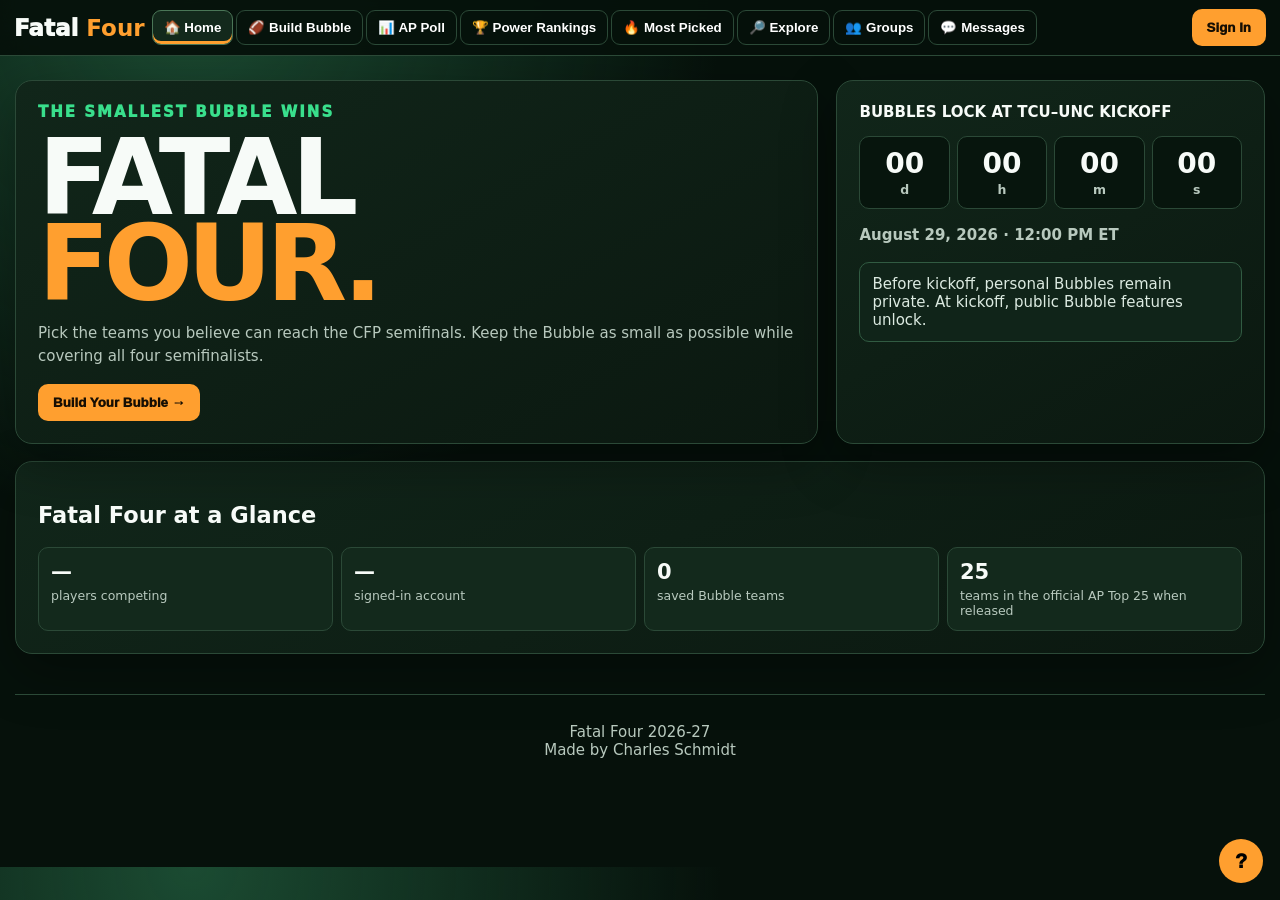
==== commit 7b085eae: "Fix groups, copy codes, emoji tabs, countdown, DM kickoff text, and tutorial example pages" ====
--- a/prototype.html
+++ b/prototype.html
@@ -1,49 +1,39 @@
 <!doctype html>
-<html lang="en">
-<head>
-<meta charset="utf-8"><meta name="viewport" content="width=device-width,initial-scale=1"><title>Fatal Four 2026–27</title>
-<style>
-:root{--bg:#06110b;--card:#0d1d14;--card2:#13291c;--line:#2b4937;--text:#f7fbf8;--muted:#b8c9be;--green:#39df8c;--orange:#ff9f2f;--red:#ff6868;--blue:#4da3ff}*{box-sizing:border-box}body{margin:0;background:radial-gradient(circle at 15% 0,#1b4b32,transparent 38%),var(--bg);color:var(--text);font:15px system-ui,sans-serif}header{position:sticky;top:0;z-index:10;background:#06110bf2;backdrop-filter:blur(12px);border-bottom:1px solid var(--line)}nav{max-width:1450px;margin:auto;padding:9px 14px;display:flex;gap:7px;align-items:center;flex-wrap:wrap}.brand{font-weight:1000;font-size:23px;white-space:nowrap}.brand b{color:var(--orange)}.nav{display:flex;gap:3px;overflow:auto;flex:1}.nav button,.outline{background:transparent;color:#fff;border:1px solid var(--line);border-radius:9px;padding:9px 11px;font-weight:800;cursor:pointer;white-space:nowrap}.nav button.active,.nav button:hover{background:var(--card2);border-color:#4a7657;box-shadow:inset 0 -3px var(--orange)}.primary{background:var(--orange);color:#160e03;border:0;border-radius:10px;padding:11px 15px;font-weight:950;cursor:pointer}.page{max-width:1450px;margin:auto;padding:24px 15px 80px}.view{display:none}.view.active{display:block}.card{background:linear-gradient(150deg,#11261a,#0b1810);border:1px solid var(--line);border-radius:17px;padding:22px;box-shadow:0 18px 55px #0005}.hero{display:grid;grid-template-columns:1.5fr .8fr;gap:18px}.hero h1{font-size:clamp(60px,9vw,105px);line-height:.82;letter-spacing:-6px;margin:14px 0}.orange{color:var(--orange)}p{color:var(--muted);line-height:1.55}.count{display:grid;grid-template-columns:repeat(4,1fr);gap:7px;margin:15px 0}.count div{background:#07150d;border:1px solid var(--line);border-radius:10px;text-align:center;padding:10px 3px}.count b{display:block;font-size:28px;font-variant-numeric:tabular-nums}.count small{color:var(--muted);font-weight:900}.grid{display:grid;grid-template-columns:1fr 1fr;gap:17px;margin-top:17px}.stats{display:grid;grid-template-columns:repeat(4,1fr);gap:8px}.stat{background:var(--card2);border:1px solid var(--line);border-radius:10px;padding:12px}.stat b{font-size:21px}.stat small{display:block;color:var(--muted);margin-top:4px}.toolbar{display:flex;gap:8px;flex-wrap:wrap;margin:15px 0}.search,input,select{background:#07120c;color:#fff;border:1px solid var(--line);padding:10px;border-radius:9px}.search{flex:1;min-width:220px}.notice{background:#102419;border:1px solid #315b42;padding:12px;border-radius:10px;color:#dceae1}.team{display:grid;grid-template-columns:34px 40px minmax(190px,1fr) 80px 100px 100px 110px;gap:8px;align-items:center;padding:9px;border-top:1px solid #203528}.team img{width:35px;height:35px;object-fit:contain}.tag{border:1px solid var(--line);border-radius:999px;padding:5px 7px;text-align:center;color:var(--muted);font-size:12px}.rank{color:var(--orange);font-weight:950}.bubble{display:flex;flex-wrap:wrap;gap:7px;min-height:55px;padding:12px;border:1px dashed #41624d;border-radius:10px}.pill{background:#183122;border:1px solid #3b6248;padding:6px 9px;border-radius:99px}.poll,.leader,.member{display:grid;gap:9px;align-items:center;padding:10px 0;border-bottom:1px solid #203528}.poll{grid-template-columns:45px 1fr 80px 80px 90px}.leader{grid-template-columns:40px 48px 1fr 100px 85px 85px}.member{grid-template-columns:45px 1fr auto}.avatar{width:42px;height:42px;border-radius:50%;object-fit:contain;background:#172b1f;padding:4px}.bar{height:7px;background:#213529;border-radius:9px;margin-top:5px}.bar i{display:block;height:100%;background:var(--green);border-radius:9px}.social{display:grid;grid-template-columns:50px 1fr auto;gap:12px;align-items:center;padding:11px 0;border-bottom:1px solid #203528}.bluebubble{display:inline-block;width:19px;height:15px;background:var(--blue);border:2px solid #e2f3ff;border-radius:50% 50% 50% 25%;position:relative;vertical-align:middle;box-shadow:0 1px 5px #0008}.bluebubble:after{content:"";position:absolute;left:2px;bottom:-5px;border-width:4px 4px 0 0;border-style:solid;border-color:var(--blue) transparent transparent transparent;transform:skewX(-18deg)}.zero{box-shadow:inset 4px 0 0 var(--red),0 0 12px #ff686822}.help{position:fixed;right:17px;bottom:17px;width:44px;height:44px;border:0;border-radius:50%;background:var(--orange);font-size:20px;font-weight:1000;z-index:20;cursor:pointer}.modal{display:none;position:fixed;inset:0;background:#000b;z-index:30;place-items:center;padding:18px}.modal.show{display:grid}.modalbox{background:var(--card);border:1px solid var(--line);border-radius:17px;width:min(700px,100%);max-height:90vh;overflow:auto;padding:23px}.field{display:grid;gap:5px;margin:10px 0}.actions{display:flex;gap:7px;flex-wrap:wrap}.footer{text-align:center;border-top:1px solid var(--line);padding:28px;color:var(--muted);margin-top:40px}.group-photo{width:70px;height:70px;border-radius:15px;object-fit:cover;background:#162b1e;border:1px solid var(--line)}.group-head{display:flex;gap:13px;align-items:center}.small{font-size:12px;color:var(--muted)}
-@media(max-width:1000px){.hero,.grid{grid-template-columns:1fr}.stats{grid-template-columns:1fr 1fr}.team{grid-template-columns:30px 38px 1fr 75px}.team>:nth-child(n+6){display:none}.poll{grid-template-columns:35px 1fr 70px 70px}.poll>:nth-child(n+5){display:none}.leader{grid-template-columns:35px 45px 1fr 80px}.leader>:nth-child(n+5){display:none}}@media(max-width:600px){.count b{font-size:21px}.nav{order:3;width:100%}}
-</style></head>
-<body>
-<header><nav><div class="brand">Fatal <b>Four</b></div><div class="nav"><button data-p="home" class="active" onclick="go('home')">Home</button><button data-p="build" onclick="go('build')">Build Bubble</button><button data-p="ap" onclick="go('ap')">AP Poll</button><button data-p="power" onclick="go('power')">Power Rankings</button><button data-p="picked" onclick="go('picked')">Most Picked</button><button data-p="explore" onclick="go('explore')">Explore</button><button data-p="groups" onclick="go('groups')">Groups</button><button data-p="messages" onclick="go('messages')">Messages</button></div><button class="primary" onclick="authOpen()">Sign In</button></nav></header>
+<html lang="en"><head><meta charset="utf-8"><meta name="viewport" content="width=device-width,initial-scale=1"><title>Fatal Four 2026-27</title><style>
+:root{--bg:#06110b;--card:#0d1d14;--card2:#13291c;--line:#2b4937;--text:#f7fbf8;--muted:#b8c9be;--green:#39df8c;--orange:#ff9f2f;--red:#ff6868;--blue:#4da3ff}*{box-sizing:border-box}body{margin:0;background:radial-gradient(circle at 15% 0,#1b4b32,transparent 38%),var(--bg);color:var(--text);font:15px system-ui,sans-serif}header{position:sticky;top:0;z-index:10;background:#06110bf2;backdrop-filter:blur(12px);border-bottom:1px solid var(--line)}nav{max-width:1450px;margin:auto;padding:9px 14px;display:flex;gap:7px;align-items:center;flex-wrap:wrap}.brand{font-weight:1000;font-size:23px;white-space:nowrap}.brand b{color:var(--orange)}.nav{display:flex;gap:3px;overflow:auto;flex:1}.nav button,.outline{background:transparent;color:#fff;border:1px solid var(--line);border-radius:9px;padding:9px 11px;font-weight:800;cursor:pointer;white-space:nowrap}.nav button.active,.nav button:hover{background:var(--card2);border-color:#4a7657;box-shadow:inset 0 -3px var(--orange)}.primary{background:var(--orange);color:#160e03;border:0;border-radius:10px;padding:11px 15px;font-weight:950;cursor:pointer}.page{max-width:1450px;margin:auto;padding:24px 15px 80px}.view{display:none}.view.active{display:block}.card{background:linear-gradient(150deg,#11261a,#0b1810);border:1px solid var(--line);border-radius:17px;padding:22px;box-shadow:0 18px 55px #0005}.hero{display:grid;grid-template-columns:1.5fr .8fr;gap:18px}.hero h1{font-size:clamp(60px,9vw,105px);line-height:.82;letter-spacing:-6px;margin:14px 0}.orange{color:var(--orange)}p{color:var(--muted);line-height:1.55}.count{display:grid;grid-template-columns:repeat(4,1fr);gap:7px;margin:15px 0}.count div{background:#07150d;border:1px solid var(--line);border-radius:10px;text-align:center;padding:10px 3px}.count b{display:block;font-size:28px;font-variant-numeric:tabular-nums}.count small{color:var(--muted);font-weight:900}.grid{display:grid;grid-template-columns:1fr 1fr;gap:17px;margin-top:17px}.stats{display:grid;grid-template-columns:repeat(4,1fr);gap:8px}.stat{background:var(--card2);border:1px solid var(--line);border-radius:10px;padding:12px}.stat b{font-size:21px}.stat small{display:block;color:var(--muted);margin-top:4px}.toolbar{display:flex;gap:8px;flex-wrap:wrap;margin:15px 0}.search,input,select{background:#07120c;color:#fff;border:1px solid var(--line);padding:10px;border-radius:9px}.search{flex:1;min-width:220px}.notice{background:#102419;border:1px solid #315b42;padding:12px;border-radius:10px;color:#dceae1}.team{display:grid;grid-template-columns:34px 40px minmax(190px,1fr) 80px 100px 100px 110px;gap:8px;align-items:center;padding:9px;border-top:1px solid #203528}.team img{width:35px;height:35px;object-fit:contain}.tag{border:1px solid var(--line);border-radius:999px;padding:5px 7px;text-align:center;color:var(--muted);font-size:12px}.rank{color:var(--orange);font-weight:950}.bubble{display:flex;flex-wrap:wrap;gap:7px;min-height:55px;padding:12px;border:1px dashed #41624d;border-radius:10px}.pill{background:#183122;border:1px solid #3b6248;padding:6px 9px;border-radius:99px}.leader,.member,.social{display:grid;gap:9px;align-items:center;padding:10px 0;border-bottom:1px solid #203528}.leader{grid-template-columns:40px 48px 1fr 100px 85px}.member{grid-template-columns:45px 1fr auto}.social{grid-template-columns:1fr auto}.avatar{width:42px;height:42px;border-radius:50%;object-fit:contain;background:#172b1f;padding:4px}.bar{height:7px;background:#213529;border-radius:9px;margin-top:5px}.bar i{display:block;height:100%;background:var(--green);border-radius:9px}.bluebubble{display:inline-block;width:19px;height:15px;background:var(--blue);border:2px solid #e2f3ff;border-radius:50% 50% 50% 25%;position:relative;vertical-align:middle;box-shadow:0 1px 5px #0008}.bluebubble:after{content:"";position:absolute;left:2px;bottom:-5px;border-width:4px 4px 0 0;border-style:solid;border-color:var(--blue) transparent transparent transparent;transform:skewX(-18deg)}.zero{box-shadow:inset 4px 0 0 var(--red),0 0 12px #ff686822}.help{position:fixed;right:17px;bottom:17px;width:44px;height:44px;border:0;border-radius:50%;background:var(--orange);font-size:20px;font-weight:1000;z-index:20;cursor:pointer}.modal{display:none;position:fixed;inset:0;background:#000b;z-index:30;place-items:center;padding:18px}.modal.show{display:grid}.modalbox{background:var(--card);border:1px solid var(--line);border-radius:17px;width:min(720px,100%);max-height:90vh;overflow:auto;padding:23px}.field{display:grid;gap:5px;margin:10px 0}.actions{display:flex;gap:7px;flex-wrap:wrap}.footer{text-align:center;border-top:1px solid var(--line);padding:28px;color:var(--muted);margin-top:40px}.group-photo{width:70px;height:70px;border-radius:15px;object-fit:cover;background:#162b1e;border:1px solid var(--line)}.group-head{display:flex;gap:13px;align-items:center}.small{font-size:12px;color:var(--muted)}.booklink{color:#70b8ff;text-decoration:underline;cursor:pointer;font-weight:800}@media(max-width:1000px){.hero,.grid{grid-template-columns:1fr}.stats{grid-template-columns:1fr 1fr}.team{grid-template-columns:30px 38px 1fr 75px}.team>:nth-child(n+6){display:none}.leader{grid-template-columns:35px 45px 1fr 80px}.leader>:nth-child(n+5){display:none}}@media(max-width:600px){.count b{font-size:21px}.nav{order:3;width:100%}}
+</style></head><body>
+<header><nav><div class="brand">Fatal <b>Four</b></div><div class="nav"><button data-p="home" class="active" onclick="go('home')">🏠 Home</button><button data-p="build" onclick="go('build')">🏈 Build Bubble</button><button data-p="ap" onclick="go('ap')">📊 AP Poll</button><button data-p="power" onclick="go('power')">🏆 Power Rankings</button><button data-p="picked" onclick="go('picked')">🔥 Most Picked</button><button data-p="explore" onclick="go('explore')">🔎 Explore</button><button data-p="groups" onclick="go('groups')">👥 Groups</button><button data-p="messages" onclick="go('messages')">💬 Messages</button></div><button class="primary" onclick="authOpen()">Sign In</button></nav></header>
 <main class="page">
-<section id="home" class="view active"><div class="hero"><div class="card"><div style="color:var(--green);font-weight:950;letter-spacing:2px">THE SMALLEST BUBBLE WINS</div><h1>FATAL<br><span class="orange">FOUR.</span></h1><p>Pick the teams you believe can reach the CFP semifinals. Keep the Bubble as small as possible while covering all four semifinalists.</p><button class="primary" onclick="go('build')">Build Your Bubble →</button></div><div class="card"><b>BUBBLES LOCK AT TCU–UNC KICKOFF</b><div class="count"><div><b id="d">--</b><small>d</small></div><div><b id="h">--</b><small>h</small></div><div><b id="m">--</b><small>m</small></div><div><b id="s">--</b><small>s</small></div></div><p><b>August 29, 2026 · 12:00 PM ET</b></p><div class="notice">Before kickoff, personal Bubbles remain private. After kickoff, public Bubble features unlock.</div></div></div><div class="card" style="margin-top:17px"><h2>Fatal Four at a Glance</h2><div class="stats"><div class="stat"><b id="players">—</b><small>players competing</small></div><div class="stat"><b>—</b><small>signed-in account</small></div><div class="stat"><b id="mycount">0</b><small>saved Bubble teams</small></div><div class="stat"><b>25</b><small>teams in official AP Top 25 when released</small></div></div></div></section>
-<section id="build" class="view"><div class="card"><h2>Build Your Bubble <span id="bc" class="small">0 teams</span></h2><p>Browse the actual released AP Top 25 or filter to any conference. You can build without signing in; saving requires an account.</p><div class="toolbar"><input id="q" class="search" placeholder="Search teams…" oninput="renderBuild()"><select id="conf" onchange="renderBuild()"><option value="Top 25">AP Top 25</option><option>ACC</option><option>Big Ten</option><option>SEC</option><option>Big 12</option><option>American</option><option>Sun Belt</option><option>Mountain West</option><option>MAC</option><option>Conference USA</option><option>Pac-12</option><option>Independent</option></select><select id="sort" onchange="renderBuild()"><option value="rank">AP Rank</option><option value="picked">Most Picked</option><option value="chance">Semifinal Chance</option></select></div><div class="notice">Stats shown: AP Rank, overall record, conference rank, conference record and estimated semifinal chance. Projections can incorporate injuries, coaching changes, schedule and current results when the production data feed is connected.</div><div id="buildRows"></div><h3>Your Bubble</h3><div id="myBubble" class="bubble"></div><br><button class="primary" onclick="saveBubble()">Save / Update Bubble</button><button class="outline" onclick="clearBubble()">Clear</button></div></section>
-<section id="ap" class="view"><div class="card"><h2 id="apTitle">Coaches Poll</h2><p id="apDesc">The official 2026 preseason AP Top 25 has not been released yet, so the prototype currently shows the Coaches Poll. Once the official AP preseason poll is released, the site should switch immediately to <b>AP Poll</b> and preserve every previously released week.</p><div class="toolbar"><select id="week"></select></div><div class="notice" id="apNotice"></div><div id="apRows"></div></div></section>
-<section id="power" class="view"><div class="card"><h2>Power Bubble Rankings</h2><p>Every entry is retained. We show the top 10 first, then the top 100, then every entry.</p><div class="notice">Showing <b id="pmode">Top 10</b></div><div id="leaders"></div><button class="primary" id="more" onclick="morePower()">Show me more</button></div></section>
-<section id="picked" class="view"><div class="card"><h2>Most Picked Teams</h2><p>Ranked across all eligible FBS schools, not out of a small sample. Schools at 0% are given a subtle red shadow so you can spot unpicked teams.</p><div id="pickedRows"></div></div></section>
-<section id="explore" class="view"><div class="card"><h2>Explore</h2><p>Search usernames or browse players. The small <span class="bluebubble"></span> appears <b>only here, next to teams in your Bubble</b>.</p><input id="userq" class="search" placeholder="Search username…" oninput="renderExplore()"><div id="exploreRows"></div></div></section>
+<section id="home" class="view active"><div class="hero"><div class="card"><div style="color:var(--green);font-weight:950;letter-spacing:2px">THE SMALLEST BUBBLE WINS</div><h1>FATAL<br><span class="orange">FOUR.</span></h1><p>Pick the teams you believe can reach the CFP semifinals. Keep the Bubble as small as possible while covering all four semifinalists.</p><button class="primary" onclick="go('build')">Build Your Bubble →</button></div><div class="card"><b>BUBBLES LOCK AT TCU–UNC KICKOFF</b><div class="count"><div><b id="d">--</b><small>d</small></div><div><b id="h">--</b><small>h</small></div><div><b id="m">--</b><small>m</small></div><div><b id="s">--</b><small>s</small></div></div><p><b>August 29, 2026 · 12:00 PM ET</b></p><div class="notice">Before kickoff, personal Bubbles remain private. At kickoff, public Bubble features unlock.</div></div></div><div class="card" style="margin-top:17px"><h2>Fatal Four at a Glance</h2><div class="stats"><div class="stat"><b>—</b><small>players competing</small></div><div class="stat"><b>—</b><small>signed-in account</small></div><div class="stat"><b id="mycount">0</b><small>saved Bubble teams</small></div><div class="stat"><b>25</b><small>teams in the official AP Top 25 when released</small></div></div></div></section>
+<section id="build" class="view"><div class="card"><h2>Build Your Bubble <span id="bc" class="small">0 teams</span></h2><p>Browse the teams and filter by conference. You can build without signing in; saving requires an account.</p><div class="toolbar"><input id="q" class="search" placeholder="Search teams…" oninput="renderBuild()"><select id="conf" onchange="renderBuild()"><option>All Conferences</option><option>ACC</option><option>Big Ten</option><option>SEC</option><option>Big 12</option><option>Independent</option><option>American</option><option>Mountain West</option><option>Sun Belt</option></select><select id="sort" onchange="renderBuild()"><option value="rank">AP Rank</option><option value="picked">Most Picked</option><option value="chance">Semifinal Chance</option></select></div><div class="notice">Stats: AP Rank, overall record, conference rank, conference record, and estimated semifinal chance. Production probabilities will use current injuries, coaching changes, schedule, results and other relevant data.</div><div id="buildRows"></div><h3>Your Bubble</h3><div id="myBubble" class="bubble"></div><br><button class="primary" onclick="saveBubble()">Save / Update Bubble</button><button class="outline" onclick="clearBubble()">Clear</button></div></section>
+<section id="ap" class="view"><div class="card"><h2>Coaches Poll</h2><p>The 2026 preseason AP Poll is not being fabricated before its official release. For now, this prototype displays the Coaches Poll. When the official preseason AP Poll is released, the production site will rename this section <b>AP Poll</b> immediately and keep previous released weeks.</p><div class="notice">No future AP weeks are displayed.</div></div></section>
+<section id="power" class="view"><div class="card"><h2>Power Bubble Rankings</h2><p>All entries are retained. The page shows the top 10 first, then the top 100, then every entry.</p><div id="leaders"></div><button class="primary" id="more" onclick="morePower()">Show me more</button></div></section>
+<section id="picked" class="view"><div class="card"><h2>Most Picked Teams</h2><p>Ranked across all eligible FBS schools. Teams at 0% have a subtle red shadow.</p><div id="pickedRows"></div></div></section>
+<section id="explore" class="view"><div class="card"><h2>Explore</h2><p>Search users and teams. The <span class="bluebubble"></span> appears <b>only here</b>, next to teams in your Bubble.</p><input id="userq" class="search" placeholder="Search username or team…" oninput="renderExplore()"><div id="exploreRows"></div></div></section>
 <section id="groups" class="view"><div class="grid"><div class="card"><h2>Create a Group</h2><div class="field"><label>Group name <b>*</b></label><input id="gname" placeholder="Required group name"></div><button class="primary" onclick="createGroup()">Create Group</button><div id="created"></div><hr style="border-color:var(--line);margin:20px 0"><h2>Join a Group</h2><input id="gcode" placeholder="6-character code"><button class="outline" onclick="joinGroup()">Join</button><p id="joinmsg"></p></div><div class="card"><h2>Your Groups</h2><div id="groupsList"></div></div></div></section>
 <section id="groupDetail" class="view"><div class="card"><div id="detail"></div></div></section>
-<section id="messages" class="view"><div class="card"><h2>Messages</h2><p>Direct messages can be opened from Explore and Power Rankings. They are private between users.</p><div class="notice">DM access is controlled by the site's privacy rules and public Bubble deadline.</div></div></section>
-<footer class="footer">Fatal Four 2026-27<br>Made by Charles Schmidt</footer>
-</main><button class="help" onclick="helpOpen()">?</button>
-<div id="help" class="modal"><div class="modalbox"><h2>Fatal Four — Complete Tutorial & FAQ</h2><h3>How do I play?</h3><p>Choose the smallest group of teams you believe can produce the four CFP semifinalists. Your Bubble can be edited until kickoff.</p><h3>When do Bubbles lock?</h3><p>At TCU–UNC kickoff on August 29, 2026 at 12:00 PM ET. Before that moment, other users cannot see your Bubble.</p><h3>What do the team stats mean?</h3><p>AP Rank is the official AP position when available. Overall Record is the team's current record. Conference Rank and Conference Record describe conference standing. Semifinal Chance is a model estimate, not a guarantee.</p><h3>Why can I browse without signing in?</h3><p>Browsing should be easy. Signing in is only necessary to save your Bubble, follow users, like Bubbles, message people or use account features.</p><h3>What is Power Bubble Rankings?</h3><p>It ranks every Bubble by its estimated chance of covering the eventual four semifinalists. The page shows 10, then 100, then all entries.</p><h3>What is Most Picked?</h3><p>It shows how often each eligible FBS school appears in submitted Bubbles. 0% means nobody has selected that school in the available submitted data.</p><h3>How does the AP Poll work?</h3><p>The site never invents future AP weeks. It shows the current official release and keeps previous released weeks available.</p><h3>How do Groups work?</h3><p>Create a named group, share its code, see the member count and your rank, use the leaderboard and group chat, upload a group image, and leave a group. The owner can set name/photo permissions and an optional member limit. Other members' Bubbles remain hidden until the deadline.</p><h3>What does the blue Bubble mean in Explore?</h3><p>It is only an Explore-page indicator showing that a team is in your Bubble.</p><button class="primary" onclick="helpClose()">Got it</button></div></div>
-<div id="auth" class="modal"><div class="modalbox"><h2 id="authTitle">Sign In</h2><div class="field"><label>Email</label><input id="email" type="email" autocomplete="email"></div><div class="field"><label>Password</label><input id="pass" type="password" autocomplete="current-password"></div><label><input id="remember" type="checkbox" checked> Remember me</label><p class="small">Returning users can stay signed in on this device.</p><button class="primary" onclick="signIn()">Continue</button><button class="outline" onclick="authClose()">Cancel</button></div></div>
+<section id="messages" class="view"><div class="card"><h2>💬 Messages</h2><p>Direct messages will be accessible at <b>TCU–UNC kickoff</b>.</p><div class="notice">At kickoff, you will be able to DM other users from their profiles, Explore, and Power Rankings.</div></div></section>
+<section id="info" class="view"><div class="card"><h2>📘 Fatal Four Information Book</h2><p>New here? Start with an example, then explore the full guides.</p><ul><li><span class="booklink" onclick="book('bubble')">Example: building a Bubble</span></li><li><span class="booklink" onclick="book('stats')">Example: reading team stats</span></li><li><span class="booklink" onclick="book('groups')">Example: creating and joining a group</span></li><li><span class="booklink" onclick="book('privacy')">Example: what happens before and after kickoff</span></li></ul><hr style="border-color:var(--line)"><h3>Quick answers</h3><p><b>When do Bubbles lock?</b> At TCU–UNC kickoff, August 29, 2026 at 12:00 PM ET.</p><p><b>Can I edit my Bubble?</b> Yes, until kickoff.</p><p><b>Can I see another person's Bubble before kickoff?</b> No.</p><p><b>What is Power Bubble Rankings?</b> The community ranking of Bubble entries, expandable from 10 to 100 to all.</p><p><b>What is Most Picked?</b> How often each eligible FBS school is selected.</p></div></section>
+<footer class="footer">Fatal Four 2026-27<br>Made by Charles Schmidt</footer></main><button class="help" onclick="go('info')">?</button>
+<div id="auth" class="modal"><div class="modalbox"><h2>Sign in to Fatal Four</h2><div class="field"><label>Email</label><input id="email" type="email"></div><div class="field"><label>Password</label><input id="password" type="password"></div><label><input id="remember" type="checkbox" checked> Remember me</label><div class="actions" style="margin-top:12px"><button class="primary" onclick="demoAuth()">Continue</button><button class="outline" onclick="closeModal('auth')">Cancel</button></div></div></div>
 <script>
-const kickoff=new Date('2026-08-29T16:00:00Z');
-const T=[['Ohio State','Big Ten',1,'12-0',1,'0-0',92,194],['Oregon','Big Ten',2,'11-1',2,'0-0',89,2483],['Texas','SEC',3,'11-1',1,'0-0',86,251],['Georgia','SEC',4,'10-2',2,'0-0',82,61],['Notre Dame','Independent',5,'11-1',1,'0-0',80,87],['Miami','ACC',6,'10-2',1,'0-0',76,2390],['Penn State','Big Ten',7,'10-2',3,'0-0',72,213],['Alabama','SEC',8,'9-3',3,'0-0',68,333],['Clemson','ACC',9,'10-2',2,'0-0',65,228],['Indiana','Big Ten',10,'10-2',4,'0-0',63,84],['Texas Tech','Big 12',11,'10-2',1,'0-0',61,2641],['Ole Miss','SEC',12,'9-3',4,'0-0',57,145],['LSU','SEC',13,'9-3',5,'0-0',54,99],['SMU','ACC',14,'9-3',3,'0-0',51,256],['BYU','Big 12',15,'9-3',2,'0-0',48,252],['TCU','Big 12',16,'8-4',3,'0-0',42,2628],['Oklahoma','SEC',17,'8-4',6,'0-0',39,201],['Michigan','Big Ten',18,'8-4',5,'0-0',36,130],['Texas A&M','SEC',19,'8-4',7,'0-0',33,245],['Florida State','ACC',20,'9-3',4,'0-0',30,52],['Utah','Big 12',21,'9-3',4,'0-0',26,254],['Kansas State','Big 12',22,'8-4',5,'0-0',22,2306],['Arizona State','Big 12',23,'8-4',6,'0-0',18,9],['North Carolina','ACC',24,'9-3',5,'0-0',14,153],['Missouri','SEC',25,'8-4',8,'0-0',11,142],['Houston','Big 12',null,'7-5',7,'0-0',0,248],['USC','Big Ten',null,'8-4',6,'0-0',0,30],['UCLA','Big Ten',null,'7-5',7,'0-0',0,26],['Auburn','SEC',null,'7-5',9,'0-0',0,2],['Tennessee','SEC',null,'8-4',10,'0-0',0,2633],['Louisville','ACC',null,'8-4',6,'0-0',0,97],['Boise State','Mountain West',null,'10-2',1,'0-0',0,68],['Tulane','American',null,'10-2',1,'0-0',0,2655],['James Madison','Sun Belt',null,'10-2',1,'0-0',0,256],['Memphis','American',null,'9-3',2,'0-0',0,235],['Liberty','Conference USA',null,'9-3',1,'0-0',0,2335],['Appalachian State','Sun Belt',null,'8-4',3,'0-0',0,202],['Northern Illinois','MAC',null,'8-4',1,'0-0',0,2459]];
-const logo=id=>`https://a.espncdn.com/i/teamlogos/ncaa/500/${id}.png`;let selected=new Set(JSON.parse(localStorage.getItem('ffBubble')||'[]'));let powerLimit=10;let groups=JSON.parse(localStorage.getItem('ffGroups')||'[]');
-function go(id){document.querySelectorAll('.view').forEach(x=>x.classList.remove('active'));document.getElementById(id)?.classList.add('active');document.querySelectorAll('.nav button').forEach(x=>x.classList.toggle('active',x.dataset.p===id));if(id==='build')renderBuild();if(id==='ap')renderAP();if(id==='power')renderPower();if(id==='picked')renderPicked();if(id==='explore')renderExplore();if(id==='groups')renderGroups();scrollTo(0,0)}
-function esc(s){return String(s??'').replace(/[&<>"']/g,c=>({'&':'&amp;','<':'&lt;','>':'&gt;','"':'&quot;',"'":'&#39;'}[c]))}
-function renderBuild(){let q=(document.getElementById('q').value||'').toLowerCase(),c=document.getElementById('conf').value,sort=document.getElementById('sort').value,a=T.filter(t=>(c==='Top 25'?t[2]:t[1]===c)&&t[0].toLowerCase().includes(q));if(sort==='picked'||sort==='chance')a.sort((x,y)=>y[6]-x[6]);else a.sort((x,y)=>(x[2]||999)-(y[2]||999));document.getElementById('buildRows').innerHTML=a.map(t=>`<label class="team"><input type="checkbox" ${selected.has(t[0])?'checked':''} onchange="toggle('${esc(t[0])}')"><img src="${logo(t[7])}" alt="${esc(t[0])}"><b>${t[2]?'<span class=rank>#'+t[2]+'</span> ':''}${esc(t[0])}<div class=small>${esc(t[1])}</div></b><span class=tag>${t[2]?'#'+t[2]:'NR'}</span><span class=tag>${t[3]}</span><span class=tag>#${t[4]}</span><span class=tag>${t[6]}%</span></label>`).join('')||'<div class="notice">No teams found.</div>';document.getElementById('bc').textContent=selected.size+' teams';document.getElementById('myBubble').innerHTML=selected.size?[...selected].map(n=>`<span class=pill>${esc(n)}</span>`).join(''):'<span class=small>Select teams above.</span>';document.getElementById('mycount').textContent=selected.size}
-function toggle(n){selected.has(n)?selected.delete(n):selected.add(n);localStorage.setItem('ffBubble',JSON.stringify([...selected]));renderBuild()}
-function clearBubble(){selected.clear();localStorage.setItem('ffBubble','[]');renderBuild()}
-function saveBubble(){if(!selected.size){alert('Choose at least one team.');return}if(!localStorage.getItem('ffUser')){authOpen();return}localStorage.setItem('ffBubble',JSON.stringify([...selected]));alert('Bubble saved. It remains editable until kickoff.')}
-function authOpen(){document.getElementById('auth').classList.add('show')}function authClose(){document.getElementById('auth').classList.remove('show')}function signIn(){const e=document.getElementById('email').value.trim(),p=document.getElementById('pass').value;if(!e||!p){alert('Enter your email and password.');return}localStorage.setItem('ffUser',JSON.stringify({email:e,remember:document.getElementById('remember').checked}));authClose();alert('Signed in for this prototype. Your Bubble is ready to save.')}function helpOpen(){document.getElementById('help').classList.add('show')}function helpClose(){document.getElementById('help').classList.remove('show')}
-const coaches=T.slice(0,25).map((t,i)=>({r:i+1,team:t[0],votes:1200-i*38,rec:t[3],id:t[7]}));const officialAP=[];
-function renderAP(){const w=document.getElementById('week');w.innerHTML=officialAP.length?officialAP.map((x,i)=>`<option>${esc(x.label)}</option>`).join(''):'<option>Coaches Poll — preseason</option>';document.getElementById('apTitle').textContent=officialAP.length?'AP Poll':'Coaches Poll';document.getElementById('apNotice').innerHTML=officialAP.length?'Official AP data is shown. Previous released weeks remain available.':'The 2026 preseason AP Top 25 has not been released yet. This prototype uses the Coaches Poll until the official AP poll is available; it will then be renamed AP Poll and future weeks will not appear early.';const rows=officialAP.length?officialAP[0].rows:coaches;document.getElementById('apRows').innerHTML=rows.map((r,i)=>`<div class=poll><b class=rank>#${r.r||i+1}</b><span><img src="${logo(r.id)}" style="width:34px;height:34px;object-fit:contain;vertical-align:middle"> ${esc(r.team)}</span><b>${r.votes}</b><span>—</span><span>${esc(r.rec)}</span></div>`).join('')}
-const people=Array.from({length:137},(_,i)=>({name:i?'CFBPlayer'+String(i).padStart(3,'0'):'CharlesSchmidt',score:(96-i*.47).toFixed(1),chance:Math.max(1,44-i*.27).toFixed(1),teams:3+(i%14),avatar:T[i%T.length][7]}));
-function renderPower(){const a=people.slice(0,powerLimit);document.getElementById('pmode').textContent=powerLimit===10?'Top 10':powerLimit===100?'Top 100':'All '+people.length;document.getElementById('leaders').innerHTML=a.map((p,i)=>`<div class=leader><b>#${i+1}</b><img class=avatar src="${logo(p.avatar)}"><div><b>@${esc(p.name)}</b><div class=small>${p.teams} teams · ${p.score} Fatal Four score</div><div class=bar><i style="width:${Math.max(3,p.score)}%"></i></div></div><b>${p.chance}%</b><button class=outline onclick="alert('Followed @${esc(p.name)}')">Follow</button><button class=outline onclick="go('messages')">DM</button></div>`).join('');document.getElementById('more').style.display=powerLimit>=people.length?'none':'inline-block';document.getElementById('more').textContent=powerLimit===10?'Show me more':powerLimit===100?'Show all entries':'All entries shown'}function morePower(){powerLimit=powerLimit===10?100:people.length;renderPower()}
-function renderPicked(){let a=[...T];document.getElementById('pickedRows').innerHTML=a.map((t,i)=>`<div class="team ${t[6]===0?'zero':''}"><span>#${i+1}</span><img src="${logo(t[7])}"><b>${esc(t[0])}<div class=small>${esc(t[1])}</div></b><span class=tag>${t[6]}% picked</span><span class=tag>${t[2]?'AP #'+t[2]:'NR'}</span><span class=tag>${t[3]}</span><span class=tag>${t[6]===0?'No picks':'Selected'}</span></div>`).join('')}
-function renderExplore(){let q=(document.getElementById('userq').value||'').toLowerCase();document.getElementById('exploreRows').innerHTML=people.filter(p=>p.name.toLowerCase().includes(q)).slice(0,30).map(p=>`<div class=social><img class=avatar src="${logo(p.avatar)}"><div><b>@${esc(p.name)}</b><div class=small>${p.teams} teams · ${p.chance}% estimated Bubble win chance</div><div style="margin-top:7px">${T.slice(0,Math.min(4,p.teams)).map(t=>`<span class=pill>${esc(t[0])}${selected.has(t[0])?'<span class=bluebubble title="In your Bubble"></span>':''}</span>`).join(' ')}</div></div><div class=actions><button class=outline onclick="alert('Following @${esc(p.name)}')">Follow</button><button class=outline onclick="alert('Liked Bubble')">Like</button><button class=outline onclick="go('messages')">DM</button></div></div>`).join('')}
-function createGroup(){let n=document.getElementById('gname').value.trim();if(!n){alert('A group name is required.');return}let g={id:crypto.randomUUID?crypto.randomUUID():String(Date.now()),name:n,code:Math.random().toString(36).slice(2,8).toUpperCase(),owner:'You',members:['You'],photo:'',settings:{name:'owner',photo:'owner',max:0}};groups.push(g);localStorage.setItem('ffGroups',JSON.stringify(groups));document.getElementById('created').innerHTML=`<div class=notice>Group created. Join code: <b>${g.code}</b></div>`;renderGroups()}
-function joinGroup(){let c=document.getElementById('gcode').value.trim().toUpperCase(),g=groups.find(x=>x.code===c);document.getElementById('joinmsg').textContent=g?'Joined '+g.name+'.':'Group not found.';if(g&&!g.members.includes('You')){if(g.settings.max&&g.members.length>=g.settings.max){document.getElementById('joinmsg').textContent='This group is full.';return}g.members.push('You');localStorage.setItem('ffGroups',JSON.stringify(groups));renderGroups()}}
-function renderGroups(){document.getElementById('groupsList').innerHTML=groups.length?groups.map(g=>`<div class=stat style="margin-bottom:9px"><div class=group-head>${g.photo?`<img class=group-photo src="${g.photo}">`:'<div class=group-photo></div>'}<div><b>${esc(g.name)}</b><div class=small>${g.members.length} people · Your rank #${Math.max(1,g.members.indexOf('You')+1)}</div></div></div><div class=actions style="margin-top:9px"><button class=outline onclick="openGroup('${g.id}')">Open Group</button><button class=outline onclick="openGroup('${g.id}')">Leaderboard</button><button class=outline onclick="alert('Group chat opened')">Group Chat</button>${g.owner!=='You'?'<button class=outline onclick="leaveGroup(\''+g.id+'\')">Leave</button>':''}</div></div>`).join(''):'<div class=small>You have no groups yet.</div>'}
-function openGroup(id){let g=groups.find(x=>x.id===id);if(!g)return;document.getElementById('detail').innerHTML=`<div class=group-head>${g.photo?`<img class=group-photo src="${g.photo}">`:'<div class=group-photo></div>'}<div><h2>${esc(g.name)}</h2><div class=small>${g.members.length} people · Your rank #${Math.max(1,g.members.indexOf('You')+1)} · Code ${g.code}</div></div></div><div class=notice style="margin:14px 0">${Date.now()>=kickoff?'The deadline has passed: members can view one another\'s Bubbles.':'Other members\' Bubbles are hidden until the deadline.'}</div><h3>Members</h3>${g.members.map((m,i)=>`<div class=member><img class=avatar src="${logo(T[i%T.length][7])}"><div><b>@${esc(m)}</b><div class=small>Group rank #${i+1}</div>${Date.now()>=kickoff?'<div>Bubble: available after deadline</div>':'<div class=small>Bubble hidden until deadline</div>'}</div>${m===g.owner?'<b>Owner</b>':''}</div>`).join('')}<h3>Owner Settings</h3>${g.owner==='You'?`<div class=grid><div><div class=field><label>Who can change the name?</label><select id=sn><option>Owner only</option><option>All members</option></select></div><div class=field><label>Who can change the photo?</label><select id=sp><option>Owner only</option><option>All members</option></select></div></div><div><div class=field><label>Maximum members</label><select id=sm><option value=0>No maximum</option><option>5</option><option>10</option><option>20</option><option>50</option><option>100</option></select></div><div class=field><label>Group image</label><input id=photo type=file accept=image/* onchange="groupPhoto('${g.id}')"></div></div></div><button class=primary onclick="saveSettings('${g.id}')">Save Settings</button>`:'<div class=small>Only the owner can change group settings.</div>'}<br><button class=outline onclick="go('groups')">Back to Groups</button>${g.owner!=='You'?`<button class=outline onclick="leaveGroup('${g.id}')">Leave Group</button>`:''}`;go('groupDetail')}
-function saveSettings(id){let g=groups.find(x=>x.id===id);if(!g)return;g.settings={name:document.getElementById('sn').value,photo:document.getElementById('sp').value,max:+document.getElementById('sm').value};localStorage.setItem('ffGroups',JSON.stringify(groups));alert('Group settings saved.');openGroup(id)}function groupPhoto(id){let f=document.getElementById('photo').files[0];if(!f)return;let r=new FileReader();r.onload=()=>{let g=groups.find(x=>x.id===id);g.photo=r.result;localStorage.setItem('ffGroups',JSON.stringify(groups));openGroup(id)};r.readAsDataURL(f)}function leaveGroup(id){let i=groups.findIndex(x=>x.id===id);if(i<0)return;let g=groups[i];if(g.owner==='You'){alert('The owner cannot leave in this prototype until ownership transfer is added.');return}g.members=g.members.filter(x=>x!=='You');localStorage.setItem('ffGroups',JSON.stringify(groups));go('groups');renderGroups()}
-function tick(){let x=Math.max(0,Math.floor((kickoff-Date.now())/1000)),d=Math.floor(x/86400);x%=86400;let h=Math.floor(x/3600);x%=3600;let m=Math.floor(x/60),s=x%60;document.getElementById('d').textContent=d;document.getElementById('h').textContent=String(h).padStart(2,'0');document.getElementById('m').textContent=String(m).padStart(2,'0');document.getElementById('s').textContent=String(s).padStart(2,'0')}
-renderBuild();renderAP();renderPower();renderPicked();renderExplore();renderGroups();tick();setInterval(tick,1000);
+const TEAMS=[['Ohio State',1,'13-1','Big Ten','12-0',78],['Texas',2,'12-2','SEC','8-1',74],['Georgia',3,'12-2','SEC','8-1',72],['Oregon',4,'12-1','Big Ten','9-0',70],['Penn State',5,'11-2','Big Ten','8-1',64],['Notre Dame',6,'11-2','Independent','0-0',60],['Alabama',7,'10-3','SEC','7-2',57],['Clemson',8,'10-3','ACC','7-1',54],['Miami',9,'10-3','ACC','7-1',52],['Indiana',10,'11-2','Big Ten','8-1',49],['Michigan',12,'10-3','Big Ten','7-2',45],['USC',15,'9-4','Big Ten','6-3',35],['Houston',18,'9-3','Big 12','7-2',31],['Texas Tech',20,'9-3','Big 12','7-2',28],['Utah',21,'8-4','Big 12','6-3',24],['TCU',22,'9-3','Big 12','6-3',23],['North Carolina',24,'9-3','ACC','6-2',21],['Boise State',25,'10-2','Mountain West','7-1',20]];
+let selected=JSON.parse(localStorage.getItem('ffBubble')||'[]'),power=10;
+const groupKey='ffGroups';const groups=()=>JSON.parse(localStorage.getItem(groupKey)||'[]');const saveGroups=x=>localStorage.setItem(groupKey,JSON.stringify(x));
+function go(id){document.querySelectorAll('.view').forEach(x=>x.classList.remove('active'));document.getElementById(id)?.classList.add('active');document.querySelectorAll('.nav button').forEach(b=>b.classList.toggle('active',b.dataset.p===id));if(id==='build')renderBuild();if(id==='power')renderPower();if(id==='picked')renderPicked();if(id==='explore')renderExplore();if(id==='groups')renderGroups();window.scrollTo(0,0)}
+function tick(){let t=Math.max(0,new Date('2026-08-29T17:00:00Z')-Date.now()),d=Math.floor(t/86400000);t%=86400000;let h=Math.floor(t/3600000);t%=3600000;let m=Math.floor(t/60000);let s=Math.floor(t/1000)%60;['d','h','m','s'].forEach((x,i)=>document.getElementById(x).textContent=String([d,h,m,s][i]).padStart(2,'0'));}setInterval(tick,1000);tick();
+function renderBuild(){let q=(document.getElementById('q')?.value||'').toLowerCase(),c=document.getElementById('conf')?.value||'All Conferences',sort=document.getElementById('sort')?.value||'rank',a=TEAMS.filter(t=>(c==='All Conferences'||t[3]===c)&&t[0].toLowerCase().includes(q));a.sort((x,y)=>sort==='picked'?y[1]-x[1]:sort==='chance'?y[5]-x[5]:x[1]-y[1]);document.getElementById('buildRows').innerHTML=a.map(t=>`<div class="team"><input type="checkbox" ${selected.includes(t[0])?'checked':''} onchange="toggle('${t[0]}')"><span class="rank">${t[1]}</span><span><b>${t[0]}</b></span><span>${t[2]}</span><span>${t[3]}</span><span>${t[4]}</span><span class="tag">${t[5]}%</span></div>`).join('');document.getElementById('bc').textContent=selected.length+' teams';document.getElementById('myBubble').innerHTML=selected.length?selected.map(x=>`<span class="pill">${x} ×</span>`).join(''):'<span class="small">Select teams above.</span>';document.getElementById('mycount').textContent=selected.length}
+function toggle(n){selected=selected.includes(n)?selected.filter(x=>x!==n):[...selected,n];localStorage.setItem('ffBubble',JSON.stringify(selected));renderBuild()}
+function clearBubble(){selected=[];localStorage.setItem('ffBubble','[]');renderBuild()}function saveBubble(){if(!selected.length)return alert('Select at least one team first.');alert('Your Bubble is ready to save when you sign in.')} 
+function renderPower(){let a=Array.from({length:150},(_,i)=>({name:i<5?['Cukamunger','CFBKing','GridironGuru','HoustonFan','APWatcher'][i]:'Player'+(i+1),score:96-i*.45}));document.getElementById('leaders').innerHTML=a.slice(0,power).map((x,i)=>`<div class="leader"><b>#${i+1}</b><div class="avatar">🏈</div><div><b>${x.name}</b><div class="bar"><i style="width:${Math.max(5,x.score)}%"></i></div></div><span>${x.score.toFixed(1)}%</span></div>`).join('');document.getElementById('more').textContent=power===10?'Show me more':power===100?'Show all entries':'All entries shown';document.getElementById('more').disabled=power===150}function morePower(){power=power===10?100:150;renderPower()}
+function renderPicked(){let a=TEAMS.map((t,i)=>({...t,picked:i<5?35-i*5:0})).sort((x,y)=>y.picked-x.picked);document.getElementById('pickedRows').innerHTML=a.map((t,i)=>`<div class="social ${t.picked===0?'zero':''}"><b>#${i+1} ${t[0]}</b><span>${t.picked}% picked</span></div>`).join('')}
+function renderExplore(){let q=(document.getElementById('userq')?.value||'').toLowerCase();document.getElementById('exploreRows').innerHTML=TEAMS.filter(t=>t[0].toLowerCase().includes(q)).map(t=>`<div class="social"><span><b>${t[0]}</b> · ${t[3]} · AP #${t[1]}</span>${selected.includes(t[0])?'<span class="bluebubble" title="In your Bubble"></span>':'<span></span>'}</div>`).join('')}
+function copyCode(code){navigator.clipboard?.writeText(code).then(()=>alert('Group code copied: '+code)).catch(()=>{prompt('Copy this group code:',code)})}
+function createGroup(){let n=document.getElementById('gname').value.trim();if(!n)return alert('A group name is required.');let g={id:Date.now(),name:n,code:Math.random().toString(36).slice(2,8).toUpperCase(),members:['You'],owner:'You',photo:'',settings:{name:'owner',photo:'owner',max:0}};let a=groups();a.push(g);saveGroups(a);document.getElementById('created').innerHTML=`<div class="notice" style="margin-top:10px">Created! Code: <b>${g.code}</b> <button class="outline" onclick="copyCode('${g.code}')">Copy code</button></div>`;document.getElementById('gname').value='';renderGroups()}
+function joinGroup(){let c=document.getElementById('gcode').value.trim().toUpperCase(),a=groups(),g=a.find(x=>x.code===c);if(!g)return document.getElementById('joinmsg').textContent='Group not found.';if(g.settings.max&&g.members.length>=g.settings.max)return document.getElementById('joinmsg').textContent='This group is full.';if(!g.members.includes('You'))g.members.push('You');saveGroups(a);document.getElementById('joinmsg').textContent='Joined '+g.name+'.';renderGroups()}
+function renderGroups(){let a=groups();document.getElementById('groupsList').innerHTML=a.length?a.map(g=>`<div class="stat" style="margin-bottom:9px;cursor:pointer" onclick="groupDetail(${g.id})"><b>${g.name}</b><small>${g.members.length} people · Your rank #${Math.max(1,g.members.indexOf('You')+1)}</small><div class="actions" style="margin-top:8px"><button class="outline" onclick="event.stopPropagation();groupDetail(${g.id})">Leaderboard</button><button class="outline" onclick="event.stopPropagation();alert('Group Chat opens here.')">Group Chat</button><button class="outline" onclick="event.stopPropagation();copyCode('${g.code}')">Copy Code</button></div></div>`).join(''):'<div class="small">No groups yet.</div>'}
+function groupDetail(id){let g=groups().find(x=>x.id===id);if(!g)return;document.getElementById('detail').innerHTML=`<div class="group-head"><div class="group-photo">👥</div><div><h2>${g.name}</h2><p>${g.members.length} people · Your rank #${Math.max(1,g.members.indexOf('You')+1)}</p><b>Code: ${g.code}</b> <button class="outline" onclick="copyCode('${g.code}')">Copy Code</button></div></div><hr style="border-color:var(--line)"><h3>Members</h3>${g.members.map((m,i)=>`<div class="member"><span>👤</span><span><b>${m}</b><br><span class="small">Rank #${i+1}</span></span><span>${m==='You'?'You':''}</span></div>`).join('')}<p class="notice">${Date.now()>=new Date('2026-08-29T17:00:00Z')?'Bubbles are visible after kickoff.':'Other members\' Bubbles remain hidden until TCU–UNC kickoff.'}</p><div class="actions"><button class="outline" onclick="leaveGroup(${g.id})">Leave Group</button><button class="outline" onclick="go('groups')">Back</button></div>`;go('groupDetail')}
+function leaveGroup(id){let a=groups(),g=a.find(x=>x.id===id);if(!g)return;if(g.owner==='You')return alert('The group owner cannot leave until ownership is transferred.');g.members=g.members.filter(x=>x!=='You');saveGroups(a);go('groups')}
+function authOpen(){document.getElementById('auth').classList.add('show')}function closeModal(id){document.getElementById(id).classList.remove('show')}function demoAuth(){localStorage.setItem('ffUser',document.getElementById('email').value||'Demo User');closeModal('auth');alert('Signed in for prototype testing.')} 
+function book(page){let titles={bubble:'Example: Building a Bubble',stats:'Example: Reading Team Stats',groups:'Example: Groups',privacy:'Example: Privacy and Kickoff'};let text={bubble:'Imagine you select Ohio State, Oregon, Georgia and Texas. You can still edit that list until kickoff. The goal is to cover all four semifinalists with as few teams as possible.',stats:'AP Rank tells you the official poll position. Overall Record is the win-loss record. Conference Record shows conference results. Semifinal Chance is a projection that can consider injuries, coaching changes, schedule and results.',groups:'Create a group with a required name, copy its six-character code, send it to friends, and view the group leaderboard. The owner can control settings such as name/photo permissions and a maximum size.',privacy:'Before TCU–UNC kickoff, your Bubble is private. At kickoff, public Bubble viewing, likes, follows and DMs become available according to the site rules.'};document.getElementById('detail').innerHTML=`<h2>📘 ${titles[page]}</h2><p>${text[page]}</p><div class="actions"><button class="outline" onclick="go('info')">Back to Information Book</button></div>`;go('groupDetail')}
 </script></body></html>
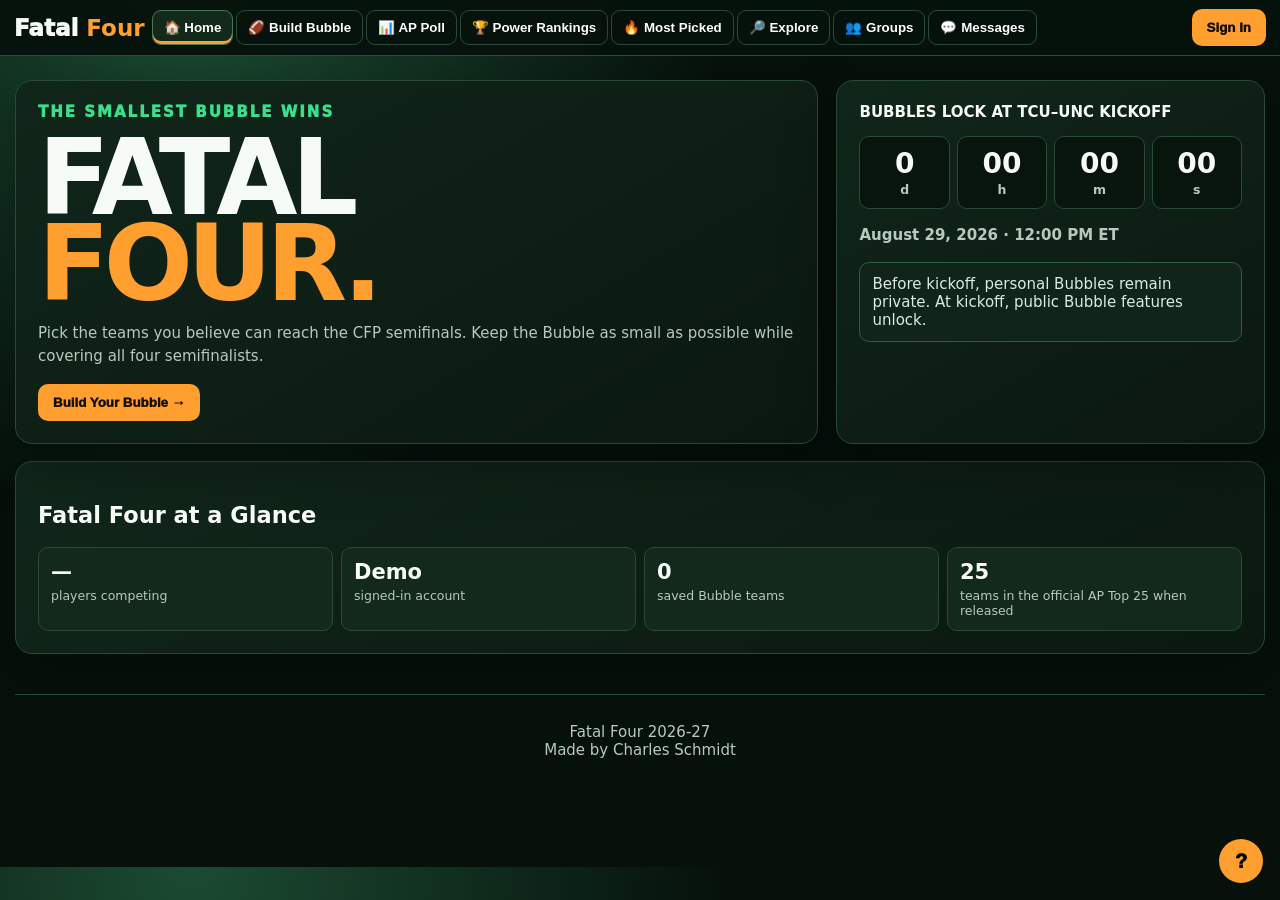
==== commit 800aaa8f: "Restore all requested Fatal Four prototype features and team logos" ====
--- a/prototype.html
+++ b/prototype.html
@@ -1,39 +1,29 @@
-<!doctype html>
-<html lang="en"><head><meta charset="utf-8"><meta name="viewport" content="width=device-width,initial-scale=1"><title>Fatal Four 2026-27</title><style>
-:root{--bg:#06110b;--card:#0d1d14;--card2:#13291c;--line:#2b4937;--text:#f7fbf8;--muted:#b8c9be;--green:#39df8c;--orange:#ff9f2f;--red:#ff6868;--blue:#4da3ff}*{box-sizing:border-box}body{margin:0;background:radial-gradient(circle at 15% 0,#1b4b32,transparent 38%),var(--bg);color:var(--text);font:15px system-ui,sans-serif}header{position:sticky;top:0;z-index:10;background:#06110bf2;backdrop-filter:blur(12px);border-bottom:1px solid var(--line)}nav{max-width:1450px;margin:auto;padding:9px 14px;display:flex;gap:7px;align-items:center;flex-wrap:wrap}.brand{font-weight:1000;font-size:23px;white-space:nowrap}.brand b{color:var(--orange)}.nav{display:flex;gap:3px;overflow:auto;flex:1}.nav button,.outline{background:transparent;color:#fff;border:1px solid var(--line);border-radius:9px;padding:9px 11px;font-weight:800;cursor:pointer;white-space:nowrap}.nav button.active,.nav button:hover{background:var(--card2);border-color:#4a7657;box-shadow:inset 0 -3px var(--orange)}.primary{background:var(--orange);color:#160e03;border:0;border-radius:10px;padding:11px 15px;font-weight:950;cursor:pointer}.page{max-width:1450px;margin:auto;padding:24px 15px 80px}.view{display:none}.view.active{display:block}.card{background:linear-gradient(150deg,#11261a,#0b1810);border:1px solid var(--line);border-radius:17px;padding:22px;box-shadow:0 18px 55px #0005}.hero{display:grid;grid-template-columns:1.5fr .8fr;gap:18px}.hero h1{font-size:clamp(60px,9vw,105px);line-height:.82;letter-spacing:-6px;margin:14px 0}.orange{color:var(--orange)}p{color:var(--muted);line-height:1.55}.count{display:grid;grid-template-columns:repeat(4,1fr);gap:7px;margin:15px 0}.count div{background:#07150d;border:1px solid var(--line);border-radius:10px;text-align:center;padding:10px 3px}.count b{display:block;font-size:28px;font-variant-numeric:tabular-nums}.count small{color:var(--muted);font-weight:900}.grid{display:grid;grid-template-columns:1fr 1fr;gap:17px;margin-top:17px}.stats{display:grid;grid-template-columns:repeat(4,1fr);gap:8px}.stat{background:var(--card2);border:1px solid var(--line);border-radius:10px;padding:12px}.stat b{font-size:21px}.stat small{display:block;color:var(--muted);margin-top:4px}.toolbar{display:flex;gap:8px;flex-wrap:wrap;margin:15px 0}.search,input,select{background:#07120c;color:#fff;border:1px solid var(--line);padding:10px;border-radius:9px}.search{flex:1;min-width:220px}.notice{background:#102419;border:1px solid #315b42;padding:12px;border-radius:10px;color:#dceae1}.team{display:grid;grid-template-columns:34px 40px minmax(190px,1fr) 80px 100px 100px 110px;gap:8px;align-items:center;padding:9px;border-top:1px solid #203528}.team img{width:35px;height:35px;object-fit:contain}.tag{border:1px solid var(--line);border-radius:999px;padding:5px 7px;text-align:center;color:var(--muted);font-size:12px}.rank{color:var(--orange);font-weight:950}.bubble{display:flex;flex-wrap:wrap;gap:7px;min-height:55px;padding:12px;border:1px dashed #41624d;border-radius:10px}.pill{background:#183122;border:1px solid #3b6248;padding:6px 9px;border-radius:99px}.leader,.member,.social{display:grid;gap:9px;align-items:center;padding:10px 0;border-bottom:1px solid #203528}.leader{grid-template-columns:40px 48px 1fr 100px 85px}.member{grid-template-columns:45px 1fr auto}.social{grid-template-columns:1fr auto}.avatar{width:42px;height:42px;border-radius:50%;object-fit:contain;background:#172b1f;padding:4px}.bar{height:7px;background:#213529;border-radius:9px;margin-top:5px}.bar i{display:block;height:100%;background:var(--green);border-radius:9px}.bluebubble{display:inline-block;width:19px;height:15px;background:var(--blue);border:2px solid #e2f3ff;border-radius:50% 50% 50% 25%;position:relative;vertical-align:middle;box-shadow:0 1px 5px #0008}.bluebubble:after{content:"";position:absolute;left:2px;bottom:-5px;border-width:4px 4px 0 0;border-style:solid;border-color:var(--blue) transparent transparent transparent;transform:skewX(-18deg)}.zero{box-shadow:inset 4px 0 0 var(--red),0 0 12px #ff686822}.help{position:fixed;right:17px;bottom:17px;width:44px;height:44px;border:0;border-radius:50%;background:var(--orange);font-size:20px;font-weight:1000;z-index:20;cursor:pointer}.modal{display:none;position:fixed;inset:0;background:#000b;z-index:30;place-items:center;padding:18px}.modal.show{display:grid}.modalbox{background:var(--card);border:1px solid var(--line);border-radius:17px;width:min(720px,100%);max-height:90vh;overflow:auto;padding:23px}.field{display:grid;gap:5px;margin:10px 0}.actions{display:flex;gap:7px;flex-wrap:wrap}.footer{text-align:center;border-top:1px solid var(--line);padding:28px;color:var(--muted);margin-top:40px}.group-photo{width:70px;height:70px;border-radius:15px;object-fit:cover;background:#162b1e;border:1px solid var(--line)}.group-head{display:flex;gap:13px;align-items:center}.small{font-size:12px;color:var(--muted)}.booklink{color:#70b8ff;text-decoration:underline;cursor:pointer;font-weight:800}@media(max-width:1000px){.hero,.grid{grid-template-columns:1fr}.stats{grid-template-columns:1fr 1fr}.team{grid-template-columns:30px 38px 1fr 75px}.team>:nth-child(n+6){display:none}.leader{grid-template-columns:35px 45px 1fr 80px}.leader>:nth-child(n+5){display:none}}@media(max-width:600px){.count b{font-size:21px}.nav{order:3;width:100%}}
-</style></head><body>
-<header><nav><div class="brand">Fatal <b>Four</b></div><div class="nav"><button data-p="home" class="active" onclick="go('home')">🏠 Home</button><button data-p="build" onclick="go('build')">🏈 Build Bubble</button><button data-p="ap" onclick="go('ap')">📊 AP Poll</button><button data-p="power" onclick="go('power')">🏆 Power Rankings</button><button data-p="picked" onclick="go('picked')">🔥 Most Picked</button><button data-p="explore" onclick="go('explore')">🔎 Explore</button><button data-p="groups" onclick="go('groups')">👥 Groups</button><button data-p="messages" onclick="go('messages')">💬 Messages</button></div><button class="primary" onclick="authOpen()">Sign In</button></nav></header>
-<main class="page">
-<section id="home" class="view active"><div class="hero"><div class="card"><div style="color:var(--green);font-weight:950;letter-spacing:2px">THE SMALLEST BUBBLE WINS</div><h1>FATAL<br><span class="orange">FOUR.</span></h1><p>Pick the teams you believe can reach the CFP semifinals. Keep the Bubble as small as possible while covering all four semifinalists.</p><button class="primary" onclick="go('build')">Build Your Bubble →</button></div><div class="card"><b>BUBBLES LOCK AT TCU–UNC KICKOFF</b><div class="count"><div><b id="d">--</b><small>d</small></div><div><b id="h">--</b><small>h</small></div><div><b id="m">--</b><small>m</small></div><div><b id="s">--</b><small>s</small></div></div><p><b>August 29, 2026 · 12:00 PM ET</b></p><div class="notice">Before kickoff, personal Bubbles remain private. At kickoff, public Bubble features unlock.</div></div></div><div class="card" style="margin-top:17px"><h2>Fatal Four at a Glance</h2><div class="stats"><div class="stat"><b>—</b><small>players competing</small></div><div class="stat"><b>—</b><small>signed-in account</small></div><div class="stat"><b id="mycount">0</b><small>saved Bubble teams</small></div><div class="stat"><b>25</b><small>teams in the official AP Top 25 when released</small></div></div></div></section>
-<section id="build" class="view"><div class="card"><h2>Build Your Bubble <span id="bc" class="small">0 teams</span></h2><p>Browse the teams and filter by conference. You can build without signing in; saving requires an account.</p><div class="toolbar"><input id="q" class="search" placeholder="Search teams…" oninput="renderBuild()"><select id="conf" onchange="renderBuild()"><option>All Conferences</option><option>ACC</option><option>Big Ten</option><option>SEC</option><option>Big 12</option><option>Independent</option><option>American</option><option>Mountain West</option><option>Sun Belt</option></select><select id="sort" onchange="renderBuild()"><option value="rank">AP Rank</option><option value="picked">Most Picked</option><option value="chance">Semifinal Chance</option></select></div><div class="notice">Stats: AP Rank, overall record, conference rank, conference record, and estimated semifinal chance. Production probabilities will use current injuries, coaching changes, schedule, results and other relevant data.</div><div id="buildRows"></div><h3>Your Bubble</h3><div id="myBubble" class="bubble"></div><br><button class="primary" onclick="saveBubble()">Save / Update Bubble</button><button class="outline" onclick="clearBubble()">Clear</button></div></section>
-<section id="ap" class="view"><div class="card"><h2>Coaches Poll</h2><p>The 2026 preseason AP Poll is not being fabricated before its official release. For now, this prototype displays the Coaches Poll. When the official preseason AP Poll is released, the production site will rename this section <b>AP Poll</b> immediately and keep previous released weeks.</p><div class="notice">No future AP weeks are displayed.</div></div></section>
-<section id="power" class="view"><div class="card"><h2>Power Bubble Rankings</h2><p>All entries are retained. The page shows the top 10 first, then the top 100, then every entry.</p><div id="leaders"></div><button class="primary" id="more" onclick="morePower()">Show me more</button></div></section>
-<section id="picked" class="view"><div class="card"><h2>Most Picked Teams</h2><p>Ranked across all eligible FBS schools. Teams at 0% have a subtle red shadow.</p><div id="pickedRows"></div></div></section>
-<section id="explore" class="view"><div class="card"><h2>Explore</h2><p>Search users and teams. The <span class="bluebubble"></span> appears <b>only here</b>, next to teams in your Bubble.</p><input id="userq" class="search" placeholder="Search username or team…" oninput="renderExplore()"><div id="exploreRows"></div></div></section>
+<!doctype html><html lang="en"><head><meta charset="utf-8"><meta name="viewport" content="width=device-width,initial-scale=1"><title>Fatal Four 2026-27</title><style>:root{--bg:#06110b;--card:#0d1d14;--card2:#13291c;--line:#2b4937;--text:#f7fbf8;--muted:#b8c9be;--green:#39df8c;--orange:#ff9f2f;--red:#ff6868;--blue:#4da3ff}*{box-sizing:border-box}body{margin:0;background:radial-gradient(circle at 15% 0,#1b4b32,transparent 38%),var(--bg);color:var(--text);font:15px system-ui,sans-serif}header{position:sticky;top:0;z-index:10;background:#06110bf2;border-bottom:1px solid var(--line)}nav{max-width:1450px;margin:auto;padding:9px 14px;display:flex;gap:7px;align-items:center;flex-wrap:wrap}.brand{font-weight:1000;font-size:23px;white-space:nowrap}.brand b{color:var(--orange)}.nav{display:flex;gap:3px;overflow:auto;flex:1}.nav button,.outline{background:transparent;color:#fff;border:1px solid var(--line);border-radius:9px;padding:9px 11px;font-weight:800;cursor:pointer;white-space:nowrap}.nav button.active,.nav button:hover{background:var(--card2);border-color:#4a7657;box-shadow:inset 0 -3px var(--orange)}.primary{background:var(--orange);color:#160e03;border:0;border-radius:10px;padding:11px 15px;font-weight:950;cursor:pointer}.page{max-width:1450px;margin:auto;padding:24px 15px 80px}.view{display:none}.view.active{display:block}.card{background:linear-gradient(150deg,#11261a,#0b1810);border:1px solid var(--line);border-radius:17px;padding:22px;box-shadow:0 18px 55px #0005}.hero,.grid{display:grid;grid-template-columns:1.5fr .8fr;gap:18px}.hero h1{font-size:clamp(60px,9vw,105px);line-height:.82;letter-spacing:-6px;margin:14px 0}.orange{color:var(--orange)}p{color:var(--muted);line-height:1.55}.count{display:grid;grid-template-columns:repeat(4,1fr);gap:7px;margin:15px 0}.count div{background:#07150d;border:1px solid var(--line);border-radius:10px;text-align:center;padding:10px 3px}.count b{display:block;font-size:28px;font-variant-numeric:tabular-nums}.count small{color:var(--muted);font-weight:900}.grid{grid-template-columns:1fr 1fr;margin-top:17px}.stats{display:grid;grid-template-columns:repeat(4,1fr);gap:8px}.stat{background:var(--card2);border:1px solid var(--line);border-radius:10px;padding:12px}.stat b{font-size:21px}.stat small,.small{display:block;color:var(--muted);margin-top:4px}.toolbar{display:flex;gap:8px;flex-wrap:wrap;margin:15px 0}.search,input,select{background:#07120c;color:#fff;border:1px solid var(--line);padding:10px;border-radius:9px}.search{flex:1;min-width:220px}.notice{background:#102419;border:1px solid #315b42;padding:12px;border-radius:10px;color:#dceae1}.team{display:grid;grid-template-columns:34px 38px 40px minmax(190px,1fr) 80px 105px 105px;gap:8px;align-items:center;padding:9px;border-top:1px solid #203528}.team img,.poll img{width:35px;height:35px;object-fit:contain}.tag{border:1px solid var(--line);border-radius:999px;padding:5px 7px;text-align:center;color:var(--muted);font-size:12px}.rank{color:var(--orange);font-weight:950}.bubble{display:flex;flex-wrap:wrap;gap:7px;min-height:55px;padding:12px;border:1px dashed #41624d;border-radius:10px}.pill{background:#183122;border:1px solid #3b6248;padding:6px 9px;border-radius:99px}.leader,.member,.social,.poll{display:grid;gap:9px;align-items:center;padding:10px 0;border-bottom:1px solid #203528}.leader{grid-template-columns:40px 48px 1fr 100px 85px}.member{grid-template-columns:45px 1fr auto}.social{grid-template-columns:45px 1fr auto}.poll{grid-template-columns:45px 42px 1fr 90px 90px}.avatar{width:42px;height:42px;border-radius:50%;object-fit:contain;background:#172b1f;padding:4px}.bar{height:7px;background:#213529;border-radius:9px}.bar i{display:block;height:100%;background:var(--green);border-radius:9px}.bluebubble{display:inline-block;width:19px;height:15px;background:var(--blue);border:2px solid #e2f3ff;border-radius:50% 50% 50% 25%;position:relative;vertical-align:middle;box-shadow:0 1px 5px #0008}.bluebubble:after{content:"";position:absolute;left:2px;bottom:-5px;border-width:4px 4px 0 0;border-style:solid;border-color:var(--blue) transparent transparent transparent;transform:skewX(-18deg)}.zero{box-shadow:inset 4px 0 0 var(--red),0 0 12px #ff686822}.help{position:fixed;right:17px;bottom:17px;width:44px;height:44px;border:0;border-radius:50%;background:var(--orange);font-size:20px;font-weight:1000;z-index:20;cursor:pointer}.modal{display:none;position:fixed;inset:0;background:#000b;z-index:30;place-items:center;padding:18px}.modal.show{display:grid}.modalbox{background:var(--card);border:1px solid var(--line);border-radius:17px;width:min(760px,100%);max-height:90vh;overflow:auto;padding:23px}.field{display:grid;gap:5px;margin:10px 0}.actions{display:flex;gap:7px;flex-wrap:wrap}.footer{text-align:center;border-top:1px solid var(--line);padding:28px;color:var(--muted);margin-top:40px}.group-photo{width:70px;height:70px;border-radius:15px;object-fit:cover;background:#162b1e;border:1px solid var(--line)}.group-head{display:flex;gap:13px;align-items:center}.booklink{color:#70b8ff;text-decoration:underline;cursor:pointer;font-weight:800}@media(max-width:1000px){.hero,.grid{grid-template-columns:1fr}.stats{grid-template-columns:1fr 1fr}.team{grid-template-columns:30px 38px 38px 1fr 75px}.team>:nth-child(n+6){display:none}.leader{grid-template-columns:35px 45px 1fr 80px}.leader>:nth-child(n+5){display:none}.poll{grid-template-columns:35px 38px 1fr 70px}.poll>:nth-child(n+5){display:none}}@media(max-width:600px){.count b{font-size:21px}.nav{order:3;width:100%}}</style></head><body>
+<header><nav><div class="brand">Fatal <b>Four</b></div><div class="nav"><button data-p="home" class="active" onclick="go('home')">🏠 Home</button><button data-p="build" onclick="go('build')">🏈 Build Bubble</button><button data-p="ap" onclick="go('ap')">📊 AP Poll</button><button data-p="power" onclick="go('power')">🏆 Power Rankings</button><button data-p="picked" onclick="go('picked')">🔥 Most Picked</button><button data-p="explore" onclick="go('explore')">🔎 Explore</button><button data-p="groups" onclick="go('groups')">👥 Groups</button><button data-p="messages" onclick="go('messages')">💬 Messages</button></div><button class="primary" onclick="authOpen()">Sign In</button></nav></header><main class="page">
+<section id="home" class="view active"><div class="hero"><div class="card"><div style="color:var(--green);font-weight:950;letter-spacing:2px">THE SMALLEST BUBBLE WINS</div><h1>FATAL<br><span class="orange">FOUR.</span></h1><p>Pick the teams you believe can reach the CFP semifinals. Keep the Bubble as small as possible while covering all four semifinalists.</p><button class="primary" onclick="go('build')">Build Your Bubble →</button></div><div class="card"><b>BUBBLES LOCK AT TCU–UNC KICKOFF</b><div class="count"><div><b id="d">--</b><small>d</small></div><div><b id="h">--</b><small>h</small></div><div><b id="m">--</b><small>m</small></div><div><b id="s">--</b><small>s</small></div></div><p><b>August 29, 2026 · 12:00 PM ET</b></p><div class="notice">Before kickoff, personal Bubbles remain private. At kickoff, public Bubble features unlock.</div></div></div><div class="card" style="margin-top:17px"><h2>Fatal Four at a Glance</h2><div class="stats"><div class="stat"><b>—</b><small>players competing</small></div><div class="stat"><b id="signed">Demo</b><small>signed-in account</small></div><div class="stat"><b id="mycount">0</b><small>saved Bubble teams</small></div><div class="stat"><b>25</b><small>teams in the official AP Top 25 when released</small></div></div></div></section>
+<section id="build" class="view"><div class="card"><h2>Build Your Bubble <span id="bc" class="small">0 teams</span></h2><p>Browse teams, search, and filter by conference. Your Bubble remains editable until kickoff.</p><div class="toolbar"><input id="q" class="search" placeholder="Search teams…" oninput="renderBuild()"><select id="conf" onchange="renderBuild()"><option>All Conferences</option><option>ACC</option><option>Big Ten</option><option>SEC</option><option>Big 12</option><option>Independent</option><option>American</option><option>Mountain West</option><option>Sun Belt</option><option>Pac-12</option></select><select id="sort" onchange="renderBuild()"><option value="rank">AP Rank</option><option value="picked">Most Picked</option><option value="chance">Semifinal Chance</option></select></div><div class="notice">Stats shown: AP Rank, overall record, conference rank, conference record, most-picked rate and estimated semifinal chance. Production probabilities will account for injuries, coaching changes, schedule, results and other relevant data.</div><div id="buildRows"></div><h3>Your Bubble</h3><div id="myBubble" class="bubble"></div><br><button class="primary" onclick="saveBubble()">Save / Update Bubble</button> <button class="outline" onclick="clearBubble()">Clear</button></div></section>
+<section id="ap" class="view"><div class="card"><h2 id="pollTitle">Coaches Poll</h2><p>For now the prototype uses the Coaches Poll label. When the official preseason AP Poll is released, the production site will switch this heading to <b>AP Poll</b> immediately and retain previous released weeks. Future weeks will never be displayed.</p><div class="toolbar"><select><option>Current released week</option><option>Previous released week</option></select></div><div id="pollRows"></div></div></section>
+<section id="power" class="view"><div class="card"><h2>Power Bubble Rankings</h2><p>All entries are retained. Top 10 first → Top 100 → all entries.</p><div id="leaders"></div><button class="primary" id="more" onclick="morePower()">Show me more</button></div></section>
+<section id="picked" class="view"><div class="card"><h2>Most Picked Teams</h2><p>Ranked across all eligible FBS schools, not out of 38. Teams at 0% have a subtle red shadow.</p><div id="pickedRows"></div></div></section>
+<section id="explore" class="view"><div class="card"><h2>Explore</h2><p>Search teams or users. The <span class="bluebubble"></span> appears <b>only here</b>, next to teams in your Bubble.</p><input id="exploreQ" class="search" placeholder="Search username or team…" oninput="renderExplore()"><div id="exploreRows"></div></div></section>
 <section id="groups" class="view"><div class="grid"><div class="card"><h2>Create a Group</h2><div class="field"><label>Group name <b>*</b></label><input id="gname" placeholder="Required group name"></div><button class="primary" onclick="createGroup()">Create Group</button><div id="created"></div><hr style="border-color:var(--line);margin:20px 0"><h2>Join a Group</h2><input id="gcode" placeholder="6-character code"><button class="outline" onclick="joinGroup()">Join</button><p id="joinmsg"></p></div><div class="card"><h2>Your Groups</h2><div id="groupsList"></div></div></div></section>
 <section id="groupDetail" class="view"><div class="card"><div id="detail"></div></div></section>
-<section id="messages" class="view"><div class="card"><h2>💬 Messages</h2><p>Direct messages will be accessible at <b>TCU–UNC kickoff</b>.</p><div class="notice">At kickoff, you will be able to DM other users from their profiles, Explore, and Power Rankings.</div></div></section>
-<section id="info" class="view"><div class="card"><h2>📘 Fatal Four Information Book</h2><p>New here? Start with an example, then explore the full guides.</p><ul><li><span class="booklink" onclick="book('bubble')">Example: building a Bubble</span></li><li><span class="booklink" onclick="book('stats')">Example: reading team stats</span></li><li><span class="booklink" onclick="book('groups')">Example: creating and joining a group</span></li><li><span class="booklink" onclick="book('privacy')">Example: what happens before and after kickoff</span></li></ul><hr style="border-color:var(--line)"><h3>Quick answers</h3><p><b>When do Bubbles lock?</b> At TCU–UNC kickoff, August 29, 2026 at 12:00 PM ET.</p><p><b>Can I edit my Bubble?</b> Yes, until kickoff.</p><p><b>Can I see another person's Bubble before kickoff?</b> No.</p><p><b>What is Power Bubble Rankings?</b> The community ranking of Bubble entries, expandable from 10 to 100 to all.</p><p><b>What is Most Picked?</b> How often each eligible FBS school is selected.</p></div></section>
-<footer class="footer">Fatal Four 2026-27<br>Made by Charles Schmidt</footer></main><button class="help" onclick="go('info')">?</button>
+<section id="messages" class="view"><div class="card"><h2>💬 Messages</h2><p>Direct messages will be accessible at <b>TCU–UNC kickoff</b>.</p><div class="notice">At kickoff, DMs will be available from profiles, Explore and Power Rankings.</div></div></section>
+<section id="info" class="view"><div class="card"><h2>📘 Fatal Four Information Book</h2><p>This guide answers common questions and links to separate example pages.</p><ul><li><span class="booklink" onclick="book('bubble')">Example: Building a Bubble</span></li><li><span class="booklink" onclick="book('stats')">Example: Reading Team Stats</span></li><li><span class="booklink" onclick="book('groups')">Example: Creating and Joining a Group</span></li><li><span class="booklink" onclick="book('privacy')">Example: Before and After Kickoff</span></li><li><span class="booklink" onclick="book('social')">Example: Following, Likes, Profiles and DMs</span></li></ul><h3>Quick answers</h3><p><b>When do Bubbles lock?</b> At TCU–UNC kickoff, August 29, 2026 at 12:00 PM ET.</p><p><b>Can I edit my Bubble?</b> Yes, until kickoff.</p><p><b>Can I see another player's Bubble before kickoff?</b> No.</p><p><b>What is Power Bubble Rankings?</b> Community Bubble rankings, expandable from 10 to 100 to all.</p></div></section><footer class="footer">Fatal Four 2026-27<br>Made by Charles Schmidt</footer></main><button class="help" onclick="go('info')">?</button>
 <div id="auth" class="modal"><div class="modalbox"><h2>Sign in to Fatal Four</h2><div class="field"><label>Email</label><input id="email" type="email"></div><div class="field"><label>Password</label><input id="password" type="password"></div><label><input id="remember" type="checkbox" checked> Remember me</label><div class="actions" style="margin-top:12px"><button class="primary" onclick="demoAuth()">Continue</button><button class="outline" onclick="closeModal('auth')">Cancel</button></div></div></div>
 <script>
-const TEAMS=[['Ohio State',1,'13-1','Big Ten','12-0',78],['Texas',2,'12-2','SEC','8-1',74],['Georgia',3,'12-2','SEC','8-1',72],['Oregon',4,'12-1','Big Ten','9-0',70],['Penn State',5,'11-2','Big Ten','8-1',64],['Notre Dame',6,'11-2','Independent','0-0',60],['Alabama',7,'10-3','SEC','7-2',57],['Clemson',8,'10-3','ACC','7-1',54],['Miami',9,'10-3','ACC','7-1',52],['Indiana',10,'11-2','Big Ten','8-1',49],['Michigan',12,'10-3','Big Ten','7-2',45],['USC',15,'9-4','Big Ten','6-3',35],['Houston',18,'9-3','Big 12','7-2',31],['Texas Tech',20,'9-3','Big 12','7-2',28],['Utah',21,'8-4','Big 12','6-3',24],['TCU',22,'9-3','Big 12','6-3',23],['North Carolina',24,'9-3','ACC','6-2',21],['Boise State',25,'10-2','Mountain West','7-1',20]];
-let selected=JSON.parse(localStorage.getItem('ffBubble')||'[]'),power=10;
-const groupKey='ffGroups';const groups=()=>JSON.parse(localStorage.getItem(groupKey)||'[]');const saveGroups=x=>localStorage.setItem(groupKey,JSON.stringify(x));
-function go(id){document.querySelectorAll('.view').forEach(x=>x.classList.remove('active'));document.getElementById(id)?.classList.add('active');document.querySelectorAll('.nav button').forEach(b=>b.classList.toggle('active',b.dataset.p===id));if(id==='build')renderBuild();if(id==='power')renderPower();if(id==='picked')renderPicked();if(id==='explore')renderExplore();if(id==='groups')renderGroups();window.scrollTo(0,0)}
-function tick(){let t=Math.max(0,new Date('2026-08-29T17:00:00Z')-Date.now()),d=Math.floor(t/86400000);t%=86400000;let h=Math.floor(t/3600000);t%=3600000;let m=Math.floor(t/60000);let s=Math.floor(t/1000)%60;['d','h','m','s'].forEach((x,i)=>document.getElementById(x).textContent=String([d,h,m,s][i]).padStart(2,'0'));}setInterval(tick,1000);tick();
-function renderBuild(){let q=(document.getElementById('q')?.value||'').toLowerCase(),c=document.getElementById('conf')?.value||'All Conferences',sort=document.getElementById('sort')?.value||'rank',a=TEAMS.filter(t=>(c==='All Conferences'||t[3]===c)&&t[0].toLowerCase().includes(q));a.sort((x,y)=>sort==='picked'?y[1]-x[1]:sort==='chance'?y[5]-x[5]:x[1]-y[1]);document.getElementById('buildRows').innerHTML=a.map(t=>`<div class="team"><input type="checkbox" ${selected.includes(t[0])?'checked':''} onchange="toggle('${t[0]}')"><span class="rank">${t[1]}</span><span><b>${t[0]}</b></span><span>${t[2]}</span><span>${t[3]}</span><span>${t[4]}</span><span class="tag">${t[5]}%</span></div>`).join('');document.getElementById('bc').textContent=selected.length+' teams';document.getElementById('myBubble').innerHTML=selected.length?selected.map(x=>`<span class="pill">${x} ×</span>`).join(''):'<span class="small">Select teams above.</span>';document.getElementById('mycount').textContent=selected.length}
-function toggle(n){selected=selected.includes(n)?selected.filter(x=>x!==n):[...selected,n];localStorage.setItem('ffBubble',JSON.stringify(selected));renderBuild()}
-function clearBubble(){selected=[];localStorage.setItem('ffBubble','[]');renderBuild()}function saveBubble(){if(!selected.length)return alert('Select at least one team first.');alert('Your Bubble is ready to save when you sign in.')} 
-function renderPower(){let a=Array.from({length:150},(_,i)=>({name:i<5?['Cukamunger','CFBKing','GridironGuru','HoustonFan','APWatcher'][i]:'Player'+(i+1),score:96-i*.45}));document.getElementById('leaders').innerHTML=a.slice(0,power).map((x,i)=>`<div class="leader"><b>#${i+1}</b><div class="avatar">🏈</div><div><b>${x.name}</b><div class="bar"><i style="width:${Math.max(5,x.score)}%"></i></div></div><span>${x.score.toFixed(1)}%</span></div>`).join('');document.getElementById('more').textContent=power===10?'Show me more':power===100?'Show all entries':'All entries shown';document.getElementById('more').disabled=power===150}function morePower(){power=power===10?100:150;renderPower()}
-function renderPicked(){let a=TEAMS.map((t,i)=>({...t,picked:i<5?35-i*5:0})).sort((x,y)=>y.picked-x.picked);document.getElementById('pickedRows').innerHTML=a.map((t,i)=>`<div class="social ${t.picked===0?'zero':''}"><b>#${i+1} ${t[0]}</b><span>${t.picked}% picked</span></div>`).join('')}
-function renderExplore(){let q=(document.getElementById('userq')?.value||'').toLowerCase();document.getElementById('exploreRows').innerHTML=TEAMS.filter(t=>t[0].toLowerCase().includes(q)).map(t=>`<div class="social"><span><b>${t[0]}</b> · ${t[3]} · AP #${t[1]}</span>${selected.includes(t[0])?'<span class="bluebubble" title="In your Bubble"></span>':'<span></span>'}</div>`).join('')}
-function copyCode(code){navigator.clipboard?.writeText(code).then(()=>alert('Group code copied: '+code)).catch(()=>{prompt('Copy this group code:',code)})}
-function createGroup(){let n=document.getElementById('gname').value.trim();if(!n)return alert('A group name is required.');let g={id:Date.now(),name:n,code:Math.random().toString(36).slice(2,8).toUpperCase(),members:['You'],owner:'You',photo:'',settings:{name:'owner',photo:'owner',max:0}};let a=groups();a.push(g);saveGroups(a);document.getElementById('created').innerHTML=`<div class="notice" style="margin-top:10px">Created! Code: <b>${g.code}</b> <button class="outline" onclick="copyCode('${g.code}')">Copy code</button></div>`;document.getElementById('gname').value='';renderGroups()}
-function joinGroup(){let c=document.getElementById('gcode').value.trim().toUpperCase(),a=groups(),g=a.find(x=>x.code===c);if(!g)return document.getElementById('joinmsg').textContent='Group not found.';if(g.settings.max&&g.members.length>=g.settings.max)return document.getElementById('joinmsg').textContent='This group is full.';if(!g.members.includes('You'))g.members.push('You');saveGroups(a);document.getElementById('joinmsg').textContent='Joined '+g.name+'.';renderGroups()}
-function renderGroups(){let a=groups();document.getElementById('groupsList').innerHTML=a.length?a.map(g=>`<div class="stat" style="margin-bottom:9px;cursor:pointer" onclick="groupDetail(${g.id})"><b>${g.name}</b><small>${g.members.length} people · Your rank #${Math.max(1,g.members.indexOf('You')+1)}</small><div class="actions" style="margin-top:8px"><button class="outline" onclick="event.stopPropagation();groupDetail(${g.id})">Leaderboard</button><button class="outline" onclick="event.stopPropagation();alert('Group Chat opens here.')">Group Chat</button><button class="outline" onclick="event.stopPropagation();copyCode('${g.code}')">Copy Code</button></div></div>`).join(''):'<div class="small">No groups yet.</div>'}
-function groupDetail(id){let g=groups().find(x=>x.id===id);if(!g)return;document.getElementById('detail').innerHTML=`<div class="group-head"><div class="group-photo">👥</div><div><h2>${g.name}</h2><p>${g.members.length} people · Your rank #${Math.max(1,g.members.indexOf('You')+1)}</p><b>Code: ${g.code}</b> <button class="outline" onclick="copyCode('${g.code}')">Copy Code</button></div></div><hr style="border-color:var(--line)"><h3>Members</h3>${g.members.map((m,i)=>`<div class="member"><span>👤</span><span><b>${m}</b><br><span class="small">Rank #${i+1}</span></span><span>${m==='You'?'You':''}</span></div>`).join('')}<p class="notice">${Date.now()>=new Date('2026-08-29T17:00:00Z')?'Bubbles are visible after kickoff.':'Other members\' Bubbles remain hidden until TCU–UNC kickoff.'}</p><div class="actions"><button class="outline" onclick="leaveGroup(${g.id})">Leave Group</button><button class="outline" onclick="go('groups')">Back</button></div>`;go('groupDetail')}
-function leaveGroup(id){let a=groups(),g=a.find(x=>x.id===id);if(!g)return;if(g.owner==='You')return alert('The group owner cannot leave until ownership is transferred.');g.members=g.members.filter(x=>x!=='You');saveGroups(a);go('groups')}
-function authOpen(){document.getElementById('auth').classList.add('show')}function closeModal(id){document.getElementById(id).classList.remove('show')}function demoAuth(){localStorage.setItem('ffUser',document.getElementById('email').value||'Demo User');closeModal('auth');alert('Signed in for prototype testing.')} 
-function book(page){let titles={bubble:'Example: Building a Bubble',stats:'Example: Reading Team Stats',groups:'Example: Groups',privacy:'Example: Privacy and Kickoff'};let text={bubble:'Imagine you select Ohio State, Oregon, Georgia and Texas. You can still edit that list until kickoff. The goal is to cover all four semifinalists with as few teams as possible.',stats:'AP Rank tells you the official poll position. Overall Record is the win-loss record. Conference Record shows conference results. Semifinal Chance is a projection that can consider injuries, coaching changes, schedule and results.',groups:'Create a group with a required name, copy its six-character code, send it to friends, and view the group leaderboard. The owner can control settings such as name/photo permissions and a maximum size.',privacy:'Before TCU–UNC kickoff, your Bubble is private. At kickoff, public Bubble viewing, likes, follows and DMs become available according to the site rules.'};document.getElementById('detail').innerHTML=`<h2>📘 ${titles[page]}</h2><p>${text[page]}</p><div class="actions"><button class="outline" onclick="go('info')">Back to Information Book</button></div>`;go('groupDetail')}
-</script></body></html>+const T=[['Ohio State',194,'Big Ten','13-1','12-0',1,78,34],['Texas',251,'SEC','12-2','8-1',2,74,31],['Georgia',61,'SEC','12-2','8-1',3,72,29],['Oregon',2483,'Big Ten','12-1','9-0',4,70,27],['Penn State',213,'Big Ten','11-2','8-1',5,64,24],['Notre Dame',87,'Independent','11-2','0-0',6,60,21],['Alabama',333,'SEC','10-3','7-1',7,58,20],['Clemson',228,'ACC','10-3','7-1',8,53,18],['Miami',2390,'ACC','10-3','6-2',9,48,17],['Indiana',84,'Big Ten','11-2','8-1',10,45,16],['Michigan',130,'Big Ten','10-3','7-2',12,40,14],['USC',30,'Big Ten','9-3','7-2',15,34,12],['LSU',99,'SEC','9-3','6-2',14,32,11],['Florida State',52,'ACC','8-4','5-3',16,28,9],['Houston',248,'Big 12','9-3','7-2',18,23,8],['Texas Tech',2641,'Big 12','9-3','7-2',20,22,7],['Utah',254,'Big 12','8-4','6-3',21,20,6],['TCU',2628,'Big 12','9-3','6-3',22,19,6],['North Carolina',153,'ACC','9-3','5-3',24,17,5],['Boise State',68,'Mountain West','10-2','7-1',25,16,4],['Arizona State',9,'Big 12','8-4','6-3',27,14,3],['SMU',256,'ACC','9-3','6-2',30,12,2],['Tulane',2655,'American','9-3','7-1',32,10,1],['Appalachian State',2026,'Sun Belt','8-4','6-2',42,6,0],['San Diego State',21,'Mountain West','8-4','6-2',48,5,0],['Washington State',265,'Pac-12','7-5','0-0',55,3,0]];
+const logo=id=>`https://a.espncdn.com/i/teamlogos/ncaa/500/${id}.png`;const KICK=new Date('2026-08-29T16:00:00Z');let bubble=JSON.parse(localStorage.getItem('ffBubble')||'[]'),groups=JSON.parse(localStorage.getItem('ffGroups')||'[]'),powerSize=10,currentGroup=null;
+function esc(s){return String(s).replace(/[&<>"']/g,c=>({'&':'&amp;','<':'&lt;','>':'&gt;','"':'&quot;',"'":'&#39;'}[c]))}function go(id){document.querySelectorAll('.view').forEach(x=>x.classList.remove('active'));document.getElementById(id)?.classList.add('active');document.querySelectorAll('.nav button').forEach(b=>b.classList.toggle('active',b.dataset.p===id));if(id==='build')renderBuild();if(id==='ap')renderPoll();if(id==='power')renderPower();if(id==='picked')renderPicked();if(id==='explore')renderExplore();if(id==='groups')renderGroups();window.scrollTo(0,0)}
+function renderBuild(){let q=(document.getElementById('q')?.value||'').toLowerCase(),c=document.getElementById('conf')?.value||'All Conferences',s=document.getElementById('sort')?.value||'rank',a=T.filter(t=>(c==='All Conferences'||t[2]===c)&&t[0].toLowerCase().includes(q));a.sort((x,y)=>s==='chance'?y[6]-x[6]:s==='picked'?y[7]-x[7]:x[5]-y[5]);document.getElementById('buildRows').innerHTML=a.map(t=>`<div class="team"><input type="checkbox" ${bubble.includes(t[0])?'checked':''} onchange="toggleTeam('${esc(t[0])}')"><span class="rank">#${t[5]}</span><img src="${logo(t[1])}" alt="${esc(t[0])} logo"><span><b>${esc(t[0])}</b><small>${esc(t[2])} · Conf. rank —</small></span><span>${t[3]}</span><span>${t[4]}</span><span class="tag">${t[7]}% picked</span><span class="tag">${t[6]}% chance</span></div>`).join('');document.getElementById('bc').textContent=bubble.length+' teams';document.getElementById('mycount').textContent=bubble.length;document.getElementById('myBubble').innerHTML=bubble.length?bubble.map(n=>{let t=T.find(x=>x[0]===n);return `<span class="pill"><img src="${logo(t?.[1]||0)}" style="width:22px;height:22px;object-fit:contain;vertical-align:middle"> ${esc(n)} <button class="outline" onclick="toggleTeam('${esc(n)}')">×</button></span>`}).join(''):'<span class="small">Select teams above.</span>'}
+function toggleTeam(n){bubble=bubble.includes(n)?bubble.filter(x=>x!==n):[...bubble,n];localStorage.setItem('ffBubble',JSON.stringify(bubble));renderBuild()}function clearBubble(){bubble=[];localStorage.setItem('ffBubble','[]');renderBuild()}function saveBubble(){if(!bubble.length)return alert('Select at least one team first.');localStorage.setItem('ffBubble',JSON.stringify(bubble));alert('Bubble saved. It remains editable until TCU–UNC kickoff.')}function renderPoll(){document.getElementById('pollRows').innerHTML=T.slice(0,25).map(t=>`<div class="poll"><b>#${t[5]}</b><img src="${logo(t[1])}" alt="${esc(t[0])} logo"><b>${esc(t[0])}</b><span>${t[3]}</span><span>Votes —</span></div>`).join('')}
+function renderPower(){let a=Array.from({length:120},(_,i)=>({name:i<6?['Cukamunger','CFBKing','HoustonFan','GridironGuru','APWatcher','GridironDad'][i]:'Player'+(i+1),score:99-i*.61}));document.getElementById('leaders').innerHTML=a.slice(0,powerSize).map((x,i)=>`<div class="leader"><b>#${i+1}</b><div class="avatar">👤</div><div><b>${esc(x.name)}</b><div class="bar"><i style="width:${Math.max(7,x.score)}%"></i></div></div><span>${x.score.toFixed(1)}%</span><span><button class="outline" onclick="alert('Followed @${esc(x.name)}')">Follow</button></span></div>`).join('');let b=document.getElementById('more');b.textContent=powerSize===10?'Show me more':powerSize===100?'Show all entries':'Showing all entries';b.disabled=powerSize===120}function morePower(){powerSize=powerSize===10?100:120;renderPower()}
+function renderPicked(){let a=[...T];for(let i=1;i<=25;i++)a.push(['FBS School '+i,0,'FBS','—','—',100+i,0,0]);a.sort((x,y)=>y[7]-x[7]);document.getElementById('pickedRows').innerHTML=a.map((t,i)=>`<div class="team ${t[7]===0?'zero':''}"><span class="rank">#${i+1}</span><span></span>${t[1]?`<img src="${logo(t[1])}" alt="${esc(t[0])} logo">`:'<span></span>'}<span><b>${esc(t[0])}</b></span><span>${t[7]}%</span><span class="tag">${t[7]===0?'No one picked this team':''}</span></div>`).join('')}
+function renderExplore(){let q=(document.getElementById('exploreQ')?.value||'').toLowerCase();document.getElementById('exploreRows').innerHTML=T.filter(t=>t[0].toLowerCase().includes(q)).map(t=>`<div class="social"><img class="avatar" src="${logo(t[1])}" alt="${esc(t[0])} logo"><div><b>${esc(t[0])}</b><div class="small">${esc(t[2])} · AP #${t[5]} · ${t[3]}</div></div>${bubble.includes(t[0])?'<span class="bluebubble" title="This team is in your Bubble"></span>':'<span></span>'}</div>`).join('')||'<div class="small">No teams found.</div>'}
+function authOpen(){document.getElementById('auth').classList.add('show')}function closeModal(id){document.getElementById(id).classList.remove('show')}function demoAuth(){localStorage.setItem('ffUser',document.getElementById('email').value||'Demo User');document.getElementById('signed').textContent='Signed in';closeModal('auth')}function user(){return localStorage.getItem('ffUser')||'Demo User'}function persist(){localStorage.setItem('ffGroups',JSON.stringify(groups))}function makeCode(){return Math.random().toString(36).slice(2,8).toUpperCase()}function copyCode(c){if(navigator.clipboard)navigator.clipboard.writeText(c).then(()=>alert('Group code copied: '+c));else prompt('Copy this group code:',c)}
+function createGroup(){let n=document.getElementById('gname').value.trim();if(!n)return alert('A group name is required.');let g={id:Date.now().toString(36),name:n,code:makeCode(),owner:user(),photo:'',members:[{name:user(),bubble:[...bubble]}],settings:{name:'owner',photo:'owner',max:0}};groups.push(g);persist();document.getElementById('gname').value='';document.getElementById('created').innerHTML=`<div class="notice">Group created. Code: <b>${g.code}</b></div><button class="primary" onclick="copyCode('${g.code}')">Copy Group Code</button>`;renderGroups()}function joinGroup(){let c=document.getElementById('gcode').value.trim().toUpperCase(),g=groups.find(x=>x.code===c);if(!g)return document.getElementById('joinmsg').textContent='Group not found.';if(g.settings.max&&g.members.length>=g.settings.max)return document.getElementById('joinmsg').textContent='This group is full.';if(!g.members.some(m=>m.name===user()))g.members.push({name:user(),bubble:[...bubble]});persist();document.getElementById('joinmsg').textContent='Joined '+g.name+'.';renderGroups()}
+function renderGroups(){let e=document.getElementById('groupsList');e.innerHTML=groups.length?groups.map(g=>{let r=Math.max(1,g.members.findIndex(m=>m.name===user())+1);return `<div class="stat" style="margin-bottom:10px;cursor:pointer" onclick="openGroup('${g.id}')"><b>${esc(g.name)}</b><small>${g.members.length} people · Your rank #${r}</small><div class="actions" style="margin-top:8px"><button class="outline" onclick="event.stopPropagation();openGroup('${g.id}')">Leaderboard</button><button class="outline" onclick="event.stopPropagation();alert('Group Chat will use realtime messaging in production.')">Group Chat</button><button class="outline" onclick="event.stopPropagation();copyCode('${g.code}')">Copy Code</button></div></div>`}).join(''):'<div class="small">No groups yet. Create one above.</div>'}
+function openGroup(id){currentGroup=groups.find(g=>g.id===id);go('groupDetail');renderDetail()}function renderDetail(){let g=currentGroup,visible=Date.now()>=KICK,rank=Math.max(1,g.members.findIndex(m=>m.name===user())+1);document.getElementById('detail').innerHTML=`<div class="group-head"><img class="group-photo" src="${g.photo||logo(248)}"><div><h2>${esc(g.name)}</h2><p>${g.members.length} people · Your rank #${rank}</p><b>${g.code}</b></div></div><div class="actions"><button class="primary" onclick="copyCode('${g.code}')">Copy Group Code</button>${g.owner===user()?'<button class="outline" onclick="groupSettings()">Group Settings</button>':'<button class="outline" onclick="leaveGroup()">Leave Group</button>'}<button class="outline" onclick="go('groups')">Back</button></div><div class="notice" style="margin:12px 0">${visible?'Bubbles are visible because kickoff has passed.':'Other members\' Bubbles stay hidden until TCU–UNC kickoff.'}</div><h3>Members</h3>${g.members.map((m,i)=>`<div class="member"><div class="avatar">👤</div><div><b>@${esc(m.name)}</b><div class="small">Group rank #${i+1}</div>${visible?'<div>Bubble: '+(m.bubble.length?m.bubble.map(n=>esc(n)).join(', '):'No teams')+'</div>':'<div class="small">Bubble hidden until kickoff</div>'}</div><span>${m.name===g.owner?'Owner':''}</span></div>`).join('')}`}
+function leaveGroup(){currentGroup.members=currentGroup.members.filter(m=>m.name!==user());persist();go('groups');renderGroups()}function groupSettings(){let g=currentGroup;document.getElementById('detail').innerHTML=`<h2>⚙️ Group Settings</h2><div class="field"><label>Group name</label><input id="sn" value="${esc(g.name)}"></div><div class="field"><label>Who can change the name?</label><select id="sname"><option value="owner">Owner only</option><option value="members">All members</option></select></div><div class="field"><label>Who can change the photo?</label><select id="sphoto"><option value="owner">Owner only</option><option value="members">All members</option></select></div><div class="field"><label>Maximum members</label><select id="smax"><option value="0">No maximum</option><option>5</option><option>10</option><option>15</option><option>20</option><option>25</option><option>50</option><option>100</option></select></div><div class="field"><label>Group photo</label><input id="sfile" type="file" accept="image/*"></div><div class="actions"><button class="primary" onclick="saveSettings()">Save Settings</button><button class="outline" onclick="renderDetail()">Cancel</button></div>`;sname.value=g.settings.name;sphoto.value=g.settings.photo;smax.value=g.settings.max}function saveSettings(){let g=currentGroup,n=sn.value.trim();if(!n)return alert('A group name is required.');g.name=n;g.settings={name:sname.value,photo:sphoto.value,max:+smax.value||0};let f=sfile.files[0];if(f){let r=new FileReader();r.onload=()=>{g.photo=r.result;persist();renderDetail()};r.readAsDataURL(f)}else{persist();renderDetail()}}
+function book(k){let x={bubble:['Building a Bubble','Choose teams from the list, use search/conference filters, and keep editing until kickoff.'],stats:['Reading Team Stats','AP Rank, records, conference rank/record, most-picked rate and semifinal probability help you evaluate a team.'],groups:['Groups','Create a required-named group, copy its code, invite friends, view the leaderboard, use group chat and manage settings as owner.'],privacy:['Before and After Kickoff','Before TCU–UNC kickoff, other Bubbles are private. At kickoff, public Bubble viewing, likes, follows and DMs unlock.'],social:['Social Features','Explore helps you find teams and players; profiles and Power Rankings provide paths to follow and interact.']}[k];document.getElementById('info').innerHTML=`<div class="card"><button class="outline" onclick="location.reload()">← Information Book</button><h2>📘 ${x[0]}</h2><p>${x[1]}</p><div class="notice">Example walkthrough: use the main navigation to try this feature.</div></div>`;document.querySelectorAll('.view').forEach(v=>v.classList.remove('active'));document.getElementById('info').classList.add('active')}
+function tick(){let z=Math.max(0,KICK-Date.now()),q=Math.floor(z/1000),d=Math.floor(q/86400);q%=86400;let h=Math.floor(q/3600);q%=3600;let m=Math.floor(q/60),s=q%60;dEl.textContent=d;hEl.textContent=String(h).padStart(2,'0');mEl.textContent=String(m).padStart(2,'0');sEl.textContent=String(s).padStart(2,'0')}const dEl=document.getElementById('d'),hEl=document.getElementById('h'),mEl=document.getElementById('m'),sEl=document.getElementById('s');function init(){tick();setInterval(tick,1000);renderBuild();renderPoll();renderPower();renderPicked();renderExplore();renderGroups()}init();</script></body></html>
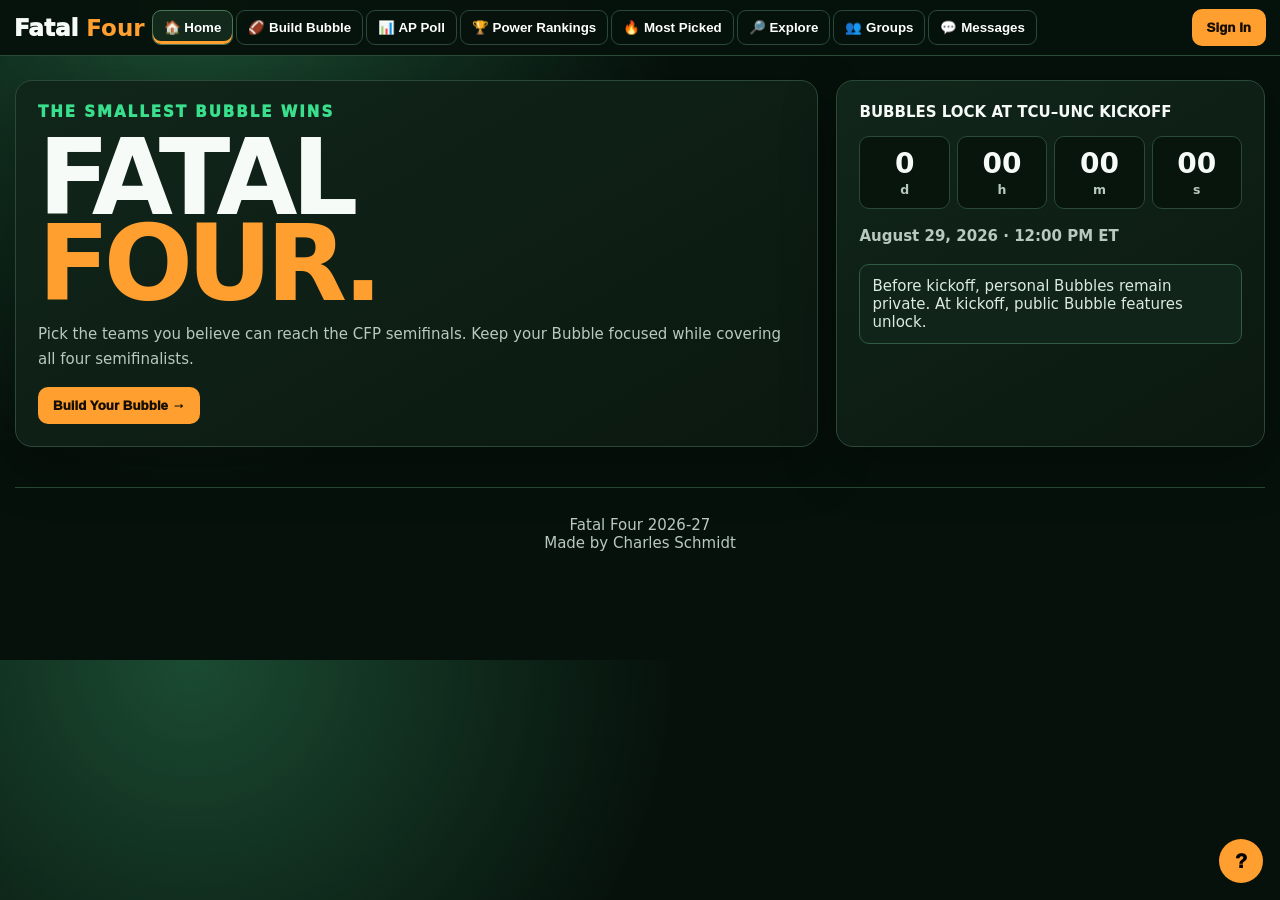
==== commit 3f945701: "Improve information book, redesign Build Bubble stats layout, add poll movement indicators, and show" ====
--- a/prototype.html
+++ b/prototype.html
@@ -1,29 +1,17 @@
-<!doctype html><html lang="en"><head><meta charset="utf-8"><meta name="viewport" content="width=device-width,initial-scale=1"><title>Fatal Four 2026-27</title><style>:root{--bg:#06110b;--card:#0d1d14;--card2:#13291c;--line:#2b4937;--text:#f7fbf8;--muted:#b8c9be;--green:#39df8c;--orange:#ff9f2f;--red:#ff6868;--blue:#4da3ff}*{box-sizing:border-box}body{margin:0;background:radial-gradient(circle at 15% 0,#1b4b32,transparent 38%),var(--bg);color:var(--text);font:15px system-ui,sans-serif}header{position:sticky;top:0;z-index:10;background:#06110bf2;border-bottom:1px solid var(--line)}nav{max-width:1450px;margin:auto;padding:9px 14px;display:flex;gap:7px;align-items:center;flex-wrap:wrap}.brand{font-weight:1000;font-size:23px;white-space:nowrap}.brand b{color:var(--orange)}.nav{display:flex;gap:3px;overflow:auto;flex:1}.nav button,.outline{background:transparent;color:#fff;border:1px solid var(--line);border-radius:9px;padding:9px 11px;font-weight:800;cursor:pointer;white-space:nowrap}.nav button.active,.nav button:hover{background:var(--card2);border-color:#4a7657;box-shadow:inset 0 -3px var(--orange)}.primary{background:var(--orange);color:#160e03;border:0;border-radius:10px;padding:11px 15px;font-weight:950;cursor:pointer}.page{max-width:1450px;margin:auto;padding:24px 15px 80px}.view{display:none}.view.active{display:block}.card{background:linear-gradient(150deg,#11261a,#0b1810);border:1px solid var(--line);border-radius:17px;padding:22px;box-shadow:0 18px 55px #0005}.hero,.grid{display:grid;grid-template-columns:1.5fr .8fr;gap:18px}.hero h1{font-size:clamp(60px,9vw,105px);line-height:.82;letter-spacing:-6px;margin:14px 0}.orange{color:var(--orange)}p{color:var(--muted);line-height:1.55}.count{display:grid;grid-template-columns:repeat(4,1fr);gap:7px;margin:15px 0}.count div{background:#07150d;border:1px solid var(--line);border-radius:10px;text-align:center;padding:10px 3px}.count b{display:block;font-size:28px;font-variant-numeric:tabular-nums}.count small{color:var(--muted);font-weight:900}.grid{grid-template-columns:1fr 1fr;margin-top:17px}.stats{display:grid;grid-template-columns:repeat(4,1fr);gap:8px}.stat{background:var(--card2);border:1px solid var(--line);border-radius:10px;padding:12px}.stat b{font-size:21px}.stat small,.small{display:block;color:var(--muted);margin-top:4px}.toolbar{display:flex;gap:8px;flex-wrap:wrap;margin:15px 0}.search,input,select{background:#07120c;color:#fff;border:1px solid var(--line);padding:10px;border-radius:9px}.search{flex:1;min-width:220px}.notice{background:#102419;border:1px solid #315b42;padding:12px;border-radius:10px;color:#dceae1}.team{display:grid;grid-template-columns:34px 38px 40px minmax(190px,1fr) 80px 105px 105px;gap:8px;align-items:center;padding:9px;border-top:1px solid #203528}.team img,.poll img{width:35px;height:35px;object-fit:contain}.tag{border:1px solid var(--line);border-radius:999px;padding:5px 7px;text-align:center;color:var(--muted);font-size:12px}.rank{color:var(--orange);font-weight:950}.bubble{display:flex;flex-wrap:wrap;gap:7px;min-height:55px;padding:12px;border:1px dashed #41624d;border-radius:10px}.pill{background:#183122;border:1px solid #3b6248;padding:6px 9px;border-radius:99px}.leader,.member,.social,.poll{display:grid;gap:9px;align-items:center;padding:10px 0;border-bottom:1px solid #203528}.leader{grid-template-columns:40px 48px 1fr 100px 85px}.member{grid-template-columns:45px 1fr auto}.social{grid-template-columns:45px 1fr auto}.poll{grid-template-columns:45px 42px 1fr 90px 90px}.avatar{width:42px;height:42px;border-radius:50%;object-fit:contain;background:#172b1f;padding:4px}.bar{height:7px;background:#213529;border-radius:9px}.bar i{display:block;height:100%;background:var(--green);border-radius:9px}.bluebubble{display:inline-block;width:19px;height:15px;background:var(--blue);border:2px solid #e2f3ff;border-radius:50% 50% 50% 25%;position:relative;vertical-align:middle;box-shadow:0 1px 5px #0008}.bluebubble:after{content:"";position:absolute;left:2px;bottom:-5px;border-width:4px 4px 0 0;border-style:solid;border-color:var(--blue) transparent transparent transparent;transform:skewX(-18deg)}.zero{box-shadow:inset 4px 0 0 var(--red),0 0 12px #ff686822}.help{position:fixed;right:17px;bottom:17px;width:44px;height:44px;border:0;border-radius:50%;background:var(--orange);font-size:20px;font-weight:1000;z-index:20;cursor:pointer}.modal{display:none;position:fixed;inset:0;background:#000b;z-index:30;place-items:center;padding:18px}.modal.show{display:grid}.modalbox{background:var(--card);border:1px solid var(--line);border-radius:17px;width:min(760px,100%);max-height:90vh;overflow:auto;padding:23px}.field{display:grid;gap:5px;margin:10px 0}.actions{display:flex;gap:7px;flex-wrap:wrap}.footer{text-align:center;border-top:1px solid var(--line);padding:28px;color:var(--muted);margin-top:40px}.group-photo{width:70px;height:70px;border-radius:15px;object-fit:cover;background:#162b1e;border:1px solid var(--line)}.group-head{display:flex;gap:13px;align-items:center}.booklink{color:#70b8ff;text-decoration:underline;cursor:pointer;font-weight:800}@media(max-width:1000px){.hero,.grid{grid-template-columns:1fr}.stats{grid-template-columns:1fr 1fr}.team{grid-template-columns:30px 38px 38px 1fr 75px}.team>:nth-child(n+6){display:none}.leader{grid-template-columns:35px 45px 1fr 80px}.leader>:nth-child(n+5){display:none}.poll{grid-template-columns:35px 38px 1fr 70px}.poll>:nth-child(n+5){display:none}}@media(max-width:600px){.count b{font-size:21px}.nav{order:3;width:100%}}</style></head><body>
-<header><nav><div class="brand">Fatal <b>Four</b></div><div class="nav"><button data-p="home" class="active" onclick="go('home')">🏠 Home</button><button data-p="build" onclick="go('build')">🏈 Build Bubble</button><button data-p="ap" onclick="go('ap')">📊 AP Poll</button><button data-p="power" onclick="go('power')">🏆 Power Rankings</button><button data-p="picked" onclick="go('picked')">🔥 Most Picked</button><button data-p="explore" onclick="go('explore')">🔎 Explore</button><button data-p="groups" onclick="go('groups')">👥 Groups</button><button data-p="messages" onclick="go('messages')">💬 Messages</button></div><button class="primary" onclick="authOpen()">Sign In</button></nav></header><main class="page">
-<section id="home" class="view active"><div class="hero"><div class="card"><div style="color:var(--green);font-weight:950;letter-spacing:2px">THE SMALLEST BUBBLE WINS</div><h1>FATAL<br><span class="orange">FOUR.</span></h1><p>Pick the teams you believe can reach the CFP semifinals. Keep the Bubble as small as possible while covering all four semifinalists.</p><button class="primary" onclick="go('build')">Build Your Bubble →</button></div><div class="card"><b>BUBBLES LOCK AT TCU–UNC KICKOFF</b><div class="count"><div><b id="d">--</b><small>d</small></div><div><b id="h">--</b><small>h</small></div><div><b id="m">--</b><small>m</small></div><div><b id="s">--</b><small>s</small></div></div><p><b>August 29, 2026 · 12:00 PM ET</b></p><div class="notice">Before kickoff, personal Bubbles remain private. At kickoff, public Bubble features unlock.</div></div></div><div class="card" style="margin-top:17px"><h2>Fatal Four at a Glance</h2><div class="stats"><div class="stat"><b>—</b><small>players competing</small></div><div class="stat"><b id="signed">Demo</b><small>signed-in account</small></div><div class="stat"><b id="mycount">0</b><small>saved Bubble teams</small></div><div class="stat"><b>25</b><small>teams in the official AP Top 25 when released</small></div></div></div></section>
-<section id="build" class="view"><div class="card"><h2>Build Your Bubble <span id="bc" class="small">0 teams</span></h2><p>Browse teams, search, and filter by conference. Your Bubble remains editable until kickoff.</p><div class="toolbar"><input id="q" class="search" placeholder="Search teams…" oninput="renderBuild()"><select id="conf" onchange="renderBuild()"><option>All Conferences</option><option>ACC</option><option>Big Ten</option><option>SEC</option><option>Big 12</option><option>Independent</option><option>American</option><option>Mountain West</option><option>Sun Belt</option><option>Pac-12</option></select><select id="sort" onchange="renderBuild()"><option value="rank">AP Rank</option><option value="picked">Most Picked</option><option value="chance">Semifinal Chance</option></select></div><div class="notice">Stats shown: AP Rank, overall record, conference rank, conference record, most-picked rate and estimated semifinal chance. Production probabilities will account for injuries, coaching changes, schedule, results and other relevant data.</div><div id="buildRows"></div><h3>Your Bubble</h3><div id="myBubble" class="bubble"></div><br><button class="primary" onclick="saveBubble()">Save / Update Bubble</button> <button class="outline" onclick="clearBubble()">Clear</button></div></section>
-<section id="ap" class="view"><div class="card"><h2 id="pollTitle">Coaches Poll</h2><p>For now the prototype uses the Coaches Poll label. When the official preseason AP Poll is released, the production site will switch this heading to <b>AP Poll</b> immediately and retain previous released weeks. Future weeks will never be displayed.</p><div class="toolbar"><select><option>Current released week</option><option>Previous released week</option></select></div><div id="pollRows"></div></div></section>
-<section id="power" class="view"><div class="card"><h2>Power Bubble Rankings</h2><p>All entries are retained. Top 10 first → Top 100 → all entries.</p><div id="leaders"></div><button class="primary" id="more" onclick="morePower()">Show me more</button></div></section>
-<section id="picked" class="view"><div class="card"><h2>Most Picked Teams</h2><p>Ranked across all eligible FBS schools, not out of 38. Teams at 0% have a subtle red shadow.</p><div id="pickedRows"></div></div></section>
-<section id="explore" class="view"><div class="card"><h2>Explore</h2><p>Search teams or users. The <span class="bluebubble"></span> appears <b>only here</b>, next to teams in your Bubble.</p><input id="exploreQ" class="search" placeholder="Search username or team…" oninput="renderExplore()"><div id="exploreRows"></div></div></section>
-<section id="groups" class="view"><div class="grid"><div class="card"><h2>Create a Group</h2><div class="field"><label>Group name <b>*</b></label><input id="gname" placeholder="Required group name"></div><button class="primary" onclick="createGroup()">Create Group</button><div id="created"></div><hr style="border-color:var(--line);margin:20px 0"><h2>Join a Group</h2><input id="gcode" placeholder="6-character code"><button class="outline" onclick="joinGroup()">Join</button><p id="joinmsg"></p></div><div class="card"><h2>Your Groups</h2><div id="groupsList"></div></div></div></section>
-<section id="groupDetail" class="view"><div class="card"><div id="detail"></div></div></section>
-<section id="messages" class="view"><div class="card"><h2>💬 Messages</h2><p>Direct messages will be accessible at <b>TCU–UNC kickoff</b>.</p><div class="notice">At kickoff, DMs will be available from profiles, Explore and Power Rankings.</div></div></section>
-<section id="info" class="view"><div class="card"><h2>📘 Fatal Four Information Book</h2><p>This guide answers common questions and links to separate example pages.</p><ul><li><span class="booklink" onclick="book('bubble')">Example: Building a Bubble</span></li><li><span class="booklink" onclick="book('stats')">Example: Reading Team Stats</span></li><li><span class="booklink" onclick="book('groups')">Example: Creating and Joining a Group</span></li><li><span class="booklink" onclick="book('privacy')">Example: Before and After Kickoff</span></li><li><span class="booklink" onclick="book('social')">Example: Following, Likes, Profiles and DMs</span></li></ul><h3>Quick answers</h3><p><b>When do Bubbles lock?</b> At TCU–UNC kickoff, August 29, 2026 at 12:00 PM ET.</p><p><b>Can I edit my Bubble?</b> Yes, until kickoff.</p><p><b>Can I see another player's Bubble before kickoff?</b> No.</p><p><b>What is Power Bubble Rankings?</b> Community Bubble rankings, expandable from 10 to 100 to all.</p></div></section><footer class="footer">Fatal Four 2026-27<br>Made by Charles Schmidt</footer></main><button class="help" onclick="go('info')">?</button>
-<div id="auth" class="modal"><div class="modalbox"><h2>Sign in to Fatal Four</h2><div class="field"><label>Email</label><input id="email" type="email"></div><div class="field"><label>Password</label><input id="password" type="password"></div><label><input id="remember" type="checkbox" checked> Remember me</label><div class="actions" style="margin-top:12px"><button class="primary" onclick="demoAuth()">Continue</button><button class="outline" onclick="closeModal('auth')">Cancel</button></div></div></div>
+<!doctype html><html lang="en"><head><meta charset="utf-8"><meta name="viewport" content="width=device-width,initial-scale=1"><title>Fatal Four 2026-27</title><style>:root{--bg:#06110b;--card:#0d1d14;--card2:#13291c;--line:#2b4937;--text:#f7fbf8;--muted:#b8c9be;--green:#39df8c;--orange:#ff9f2f;--red:#ff6868;--blue:#4da3ff}*{box-sizing:border-box}body{margin:0;background:radial-gradient(circle at 15% 0,#1b4b32,transparent 38%),var(--bg);color:var(--text);font:15px system-ui,sans-serif}header{position:sticky;top:0;z-index:10;background:#06110bf2;border-bottom:1px solid var(--line)}nav{max-width:1450px;margin:auto;padding:9px 14px;display:flex;gap:7px;align-items:center;flex-wrap:wrap}.brand{font-weight:1000;font-size:23px;white-space:nowrap}.brand b{color:var(--orange)}.nav{display:flex;gap:3px;overflow:auto;flex:1}.nav button,.outline{background:transparent;color:#fff;border:1px solid var(--line);border-radius:9px;padding:9px 11px;font-weight:800;cursor:pointer;white-space:nowrap}.nav button.active,.nav button:hover{background:var(--card2);border-color:#4a7657;box-shadow:inset 0 -3px var(--orange)}.primary{background:var(--orange);color:#160e03;border:0;border-radius:10px;padding:11px 15px;font-weight:950;cursor:pointer}.page{max-width:1450px;margin:auto;padding:24px 15px 80px}.view{display:none}.view.active{display:block}.card{background:linear-gradient(150deg,#11261a,#0b1810);border:1px solid var(--line);border-radius:17px;padding:22px;box-shadow:0 18px 55px #0005}p{color:var(--muted);line-height:1.65}.hero{display:grid;grid-template-columns:1.5fr .8fr;gap:18px}.hero h1{font-size:clamp(60px,9vw,105px);line-height:.82;letter-spacing:-6px;margin:14px 0}.orange{color:var(--orange)}.count{display:grid;grid-template-columns:repeat(4,1fr);gap:7px;margin:15px 0}.count div{background:#07150d;border:1px solid var(--line);border-radius:10px;text-align:center;padding:10px 3px}.count b{display:block;font-size:28px;font-variant-numeric:tabular-nums}.count small{color:var(--muted);font-weight:900}.stats{display:grid;grid-template-columns:repeat(4,1fr);gap:8px}.stat{background:var(--card2);border:1px solid var(--line);border-radius:10px;padding:12px}.stat b{font-size:21px}.small,.stat small{display:block;color:var(--muted);margin-top:4px}.toolbar{display:flex;gap:8px;flex-wrap:wrap;margin:15px 0}.search,input,select{background:#07120c;color:#fff;border:1px solid var(--line);padding:10px;border-radius:9px}.search{flex:1;min-width:220px}.notice{background:#102419;border:1px solid #315b42;padding:12px;border-radius:10px;color:#dceae1}.team{display:grid;grid-template-columns:35px 42px 40px minmax(180px,1fr) 90px 95px 95px 115px;gap:9px;align-items:center;padding:10px;border-top:1px solid #203528}.team img,.poll img{width:36px;height:36px;object-fit:contain}.tag{border:1px solid var(--line);border-radius:999px;padding:5px 7px;text-align:center;color:var(--muted);font-size:12px}.rank{color:var(--orange);font-weight:950}.chance{font-size:20px;font-weight:950;color:var(--green);text-align:right}.records{font-weight:800}.bubble{display:flex;flex-wrap:wrap;gap:7px;min-height:55px;padding:12px;border:1px dashed #41624d;border-radius:10px}.pill{background:#183122;border:1px solid #3b6248;padding:6px 9px;border-radius:99px}.leader,.member,.social,.poll{display:grid;gap:9px;align-items:center;padding:10px 0;border-bottom:1px solid #203528}.leader{grid-template-columns:40px 48px 1fr 100px}.member{grid-template-columns:45px 1fr auto}.social{grid-template-columns:45px 1fr auto}.poll{grid-template-columns:45px 42px 1fr 90px 90px}.avatar{width:42px;height:42px;border-radius:50%;object-fit:contain;background:#172b1f;padding:4px}.bar{height:7px;background:#213529;border-radius:9px}.bar i{display:block;height:100%;background:var(--green);border-radius:9px}.bluebubble{display:inline-block;width:19px;height:15px;background:var(--blue);border:2px solid #e2f3ff;border-radius:50% 50% 50% 25%;position:relative;vertical-align:middle;box-shadow:0 1px 5px #0008}.bluebubble:after{content:"";position:absolute;left:2px;bottom:-5px;border-width:4px 4px 0 0;border-style:solid;border-color:var(--blue) transparent transparent transparent;transform:skewX(-18deg)}.zero{box-shadow:inset 4px 0 0 var(--red),0 0 12px #ff686822}.arrowup{color:var(--green);font-weight:950}.arrowdown{color:var(--red);font-weight:950}.book{display:grid;grid-template-columns:250px 1fr;gap:18px}.toc{position:sticky;top:90px;height:max-content}.toc button{display:block;width:100%;text-align:left;background:transparent;color:#fff;border:0;border-bottom:1px solid var(--line);padding:12px;cursor:pointer}.toc button.active,.toc button:hover{background:#173322;color:var(--orange)}.lesson h2{margin-top:0}.lesson p{font-size:16px}.diagram{border:1px solid var(--line);border-radius:15px;background:#07150d;padding:18px;margin:18px 0}.diagram-bubble{width:210px;height:150px;border:5px solid var(--blue);border-radius:50%;margin:15px auto;display:grid;place-items:center;background:#102a44;box-shadow:0 0 30px #4da3ff44}.diagram-bubble span{font-weight:1000;font-size:20px}.step{display:flex;gap:12px;margin:13px 0}.step b{width:32px;height:32px;border-radius:50%;background:var(--orange);color:#211100;display:grid;place-items:center;flex:none}.pollweek{display:flex;gap:8px;align-items:center;justify-content:space-between}.footer{text-align:center;border-top:1px solid var(--line);padding:28px;color:var(--muted);margin-top:40px}.help{position:fixed;right:17px;bottom:17px;width:44px;height:44px;border:0;border-radius:50%;background:var(--orange);font-size:20px;font-weight:1000;z-index:20;cursor:pointer}@media(max-width:1000px){.hero,.book{grid-template-columns:1fr}.toc{position:static}.stats{grid-template-columns:1fr 1fr}.team{grid-template-columns:30px 38px 38px 1fr 80px 90px}.team>:nth-child(n+7){display:none}.poll{grid-template-columns:35px 38px 1fr 70px}.poll>:nth-child(n+5){display:none}}@media(max-width:600px){.count b{font-size:21px}.nav{order:3;width:100%}.stats{grid-template-columns:1fr 1fr}.team{grid-template-columns:25px 34px 1fr 75px}.team>:nth-child(n+5){display:none}.chance{text-align:left;font-size:16px}}
+</style></head><body><header><nav><div class="brand">Fatal <b>Four</b></div><div class="nav"><button data-p="home" class="active" onclick="go('home')">🏠 Home</button><button data-p="build" onclick="go('build')">🏈 Build Bubble</button><button data-p="ap" onclick="go('ap')">📊 AP Poll</button><button data-p="power" onclick="go('power')">🏆 Power Rankings</button><button data-p="picked" onclick="go('picked')">🔥 Most Picked</button><button data-p="explore" onclick="go('explore')">🔎 Explore</button><button data-p="groups" onclick="go('groups')">👥 Groups</button><button data-p="messages" onclick="go('messages')">💬 Messages</button></div><button class="primary" onclick="alert('Demo sign-in is enabled for the prototype.')">Sign In</button></nav></header><main class="page">
+<section id="home" class="view active"><div class="hero"><div class="card"><div style="color:var(--green);font-weight:950;letter-spacing:2px">THE SMALLEST BUBBLE WINS</div><h1>FATAL<br><span class="orange">FOUR.</span></h1><p>Pick the teams you believe can reach the CFP semifinals. Keep your Bubble focused while covering all four semifinalists.</p><button class="primary" onclick="go('build')">Build Your Bubble →</button></div><div class="card"><b>BUBBLES LOCK AT TCU–UNC KICKOFF</b><div class="count"><div><b id="d">--</b><small>d</small></div><div><b id="h">--</b><small>h</small></div><div><b id="m">--</b><small>m</small></div><div><b id="s">--</b><small>s</small></div></div><p><b>August 29, 2026 · 12:00 PM ET</b></p><div class="notice">Before kickoff, personal Bubbles remain private. At kickoff, public Bubble features unlock.</div></div></div></section>
+<section id="build" class="view"><div class="card"><h2>Build Your Bubble <span id="bc" class="small">0 teams</span></h2><p>Search every FBS school, filter by conference, and sort by the stat you care about. The semifinal probability is displayed directly beside each team's record so the most important information is easy to scan.</p><div class="toolbar"><input id="q" class="search" placeholder="Search teams…" oninput="renderBuild()"><select id="conf" onchange="renderBuild()"><option>All Conferences</option><option>ACC</option><option>Big Ten</option><option>SEC</option><option>Big 12</option><option>American</option><option>Pac-12</option><option>Mountain West</option><option>Sun Belt</option><option>MAC</option><option>CUSA</option><option>Independent</option></select><select id="sort" onchange="renderBuild()"><option value="rank">AP/Coaches Rank</option><option value="chance">Semifinal Chance</option><option value="picked">Most Picked</option></select></div><div class="notice">Team row: logo → rank → school → overall/conf. records → semifinal chance. In the production version, the chance model will incorporate injuries, coaching changes, schedule strength, results and other current information.</div><div id="buildRows"></div><h3>Your Bubble</h3><div id="myBubble" class="bubble"></div><br><button class="primary" onclick="saveBubble()">Save / Update Bubble</button> <button class="outline" onclick="clearBubble()">Clear</button></div></section>
+<section id="ap" class="view"><div class="card"><div class="pollweek"><div><h2 id="pollTitle">Coaches Poll</h2><p id="pollDesc">The preseason AP Poll has not been released in this prototype yet. Once the official AP preseason poll is released, the displayed poll will be renamed AP Poll and the released history will be retained. Future weeks will not appear before publication.</p></div><select><option>Current released week</option><option>Previous released week</option></select></div><div class="notice">Rank movement is shown beside each team: <span class="arrowup">▲ 3</span> means the team moved up three places; <span class="arrowdown">▼ 2</span> means it moved down two.</div><div id="pollRows"></div></div></section>
+<section id="power" class="view"><div class="card"><h2>Power Bubble Rankings</h2><p>Every entry is retained. The page begins with the top 10, then expands to the top 100, then all entries.</p><div id="leaders"></div><button class="primary" id="more" onclick="morePower()">Show me more</button></div></section>
+<section id="picked" class="view"><div class="card"><h2>Most Picked Teams</h2><p>This list contains <b>every FBS school</b>, not just the teams currently being selected most often. Teams at 0% receive a subtle red edge so they are easy to spot.</p><div class="toolbar"><input class="search" id="pickedQ" placeholder="Search all schools…" oninput="renderPicked()"></div><div id="pickedRows"></div></div></section>
+<section id="explore" class="view"><div class="card"><h2>Explore</h2><p>The blue bubble symbol appears only here to show teams already in your Bubble.</p><input id="exploreQ" class="search" placeholder="Search teams…" oninput="renderExplore()"><div id="exploreRows"></div></div></section>
+<section id="groups" class="view"><div class="card"><h2>Groups</h2><p>Groups, group codes, member counts, rankings, photos and settings remain part of the prototype.</p><div class="notice">Create a named group or join one with a code.</div></div></section><section id="messages" class="view"><div class="card"><h2>💬 Messages</h2><p>Direct messages become accessible at <b>TCU–UNC kickoff</b>.</p></div></section>
+<section id="info" class="view"><div class="card book"><aside class="toc"><h3>📘 Information Book</h3><button class="active" onclick="lesson('start',this)">1. Start Here</button><button onclick="lesson('bubble',this)">2. Build a Bubble</button><button onclick="lesson('stats',this)">3. Read Team Stats</button><button onclick="lesson('poll',this)">4. Polls & Rank Changes</button><button onclick="lesson('rankings',this)">5. Power Rankings</button><button onclick="lesson('pickedbook',this)">6. Most Picked</button><button onclick="lesson('social',this)">7. Explore & Social</button><button onclick="lesson('groupsbook',this)">8. Groups</button><button onclick="lesson('deadline',this)">9. Kickoff & Privacy</button></aside><article id="lesson" class="lesson"></article></div></section><footer class="footer">Fatal Four 2026-27<br>Made by Charles Schmidt</footer></main><button class="help" onclick="go('info')">?</button>
 <script>
-const T=[['Ohio State',194,'Big Ten','13-1','12-0',1,78,34],['Texas',251,'SEC','12-2','8-1',2,74,31],['Georgia',61,'SEC','12-2','8-1',3,72,29],['Oregon',2483,'Big Ten','12-1','9-0',4,70,27],['Penn State',213,'Big Ten','11-2','8-1',5,64,24],['Notre Dame',87,'Independent','11-2','0-0',6,60,21],['Alabama',333,'SEC','10-3','7-1',7,58,20],['Clemson',228,'ACC','10-3','7-1',8,53,18],['Miami',2390,'ACC','10-3','6-2',9,48,17],['Indiana',84,'Big Ten','11-2','8-1',10,45,16],['Michigan',130,'Big Ten','10-3','7-2',12,40,14],['USC',30,'Big Ten','9-3','7-2',15,34,12],['LSU',99,'SEC','9-3','6-2',14,32,11],['Florida State',52,'ACC','8-4','5-3',16,28,9],['Houston',248,'Big 12','9-3','7-2',18,23,8],['Texas Tech',2641,'Big 12','9-3','7-2',20,22,7],['Utah',254,'Big 12','8-4','6-3',21,20,6],['TCU',2628,'Big 12','9-3','6-3',22,19,6],['North Carolina',153,'ACC','9-3','5-3',24,17,5],['Boise State',68,'Mountain West','10-2','7-1',25,16,4],['Arizona State',9,'Big 12','8-4','6-3',27,14,3],['SMU',256,'ACC','9-3','6-2',30,12,2],['Tulane',2655,'American','9-3','7-1',32,10,1],['Appalachian State',2026,'Sun Belt','8-4','6-2',42,6,0],['San Diego State',21,'Mountain West','8-4','6-2',48,5,0],['Washington State',265,'Pac-12','7-5','0-0',55,3,0]];
-const logo=id=>`https://a.espncdn.com/i/teamlogos/ncaa/500/${id}.png`;const KICK=new Date('2026-08-29T16:00:00Z');let bubble=JSON.parse(localStorage.getItem('ffBubble')||'[]'),groups=JSON.parse(localStorage.getItem('ffGroups')||'[]'),powerSize=10,currentGroup=null;
-function esc(s){return String(s).replace(/[&<>"']/g,c=>({'&':'&amp;','<':'&lt;','>':'&gt;','"':'&quot;',"'":'&#39;'}[c]))}function go(id){document.querySelectorAll('.view').forEach(x=>x.classList.remove('active'));document.getElementById(id)?.classList.add('active');document.querySelectorAll('.nav button').forEach(b=>b.classList.toggle('active',b.dataset.p===id));if(id==='build')renderBuild();if(id==='ap')renderPoll();if(id==='power')renderPower();if(id==='picked')renderPicked();if(id==='explore')renderExplore();if(id==='groups')renderGroups();window.scrollTo(0,0)}
-function renderBuild(){let q=(document.getElementById('q')?.value||'').toLowerCase(),c=document.getElementById('conf')?.value||'All Conferences',s=document.getElementById('sort')?.value||'rank',a=T.filter(t=>(c==='All Conferences'||t[2]===c)&&t[0].toLowerCase().includes(q));a.sort((x,y)=>s==='chance'?y[6]-x[6]:s==='picked'?y[7]-x[7]:x[5]-y[5]);document.getElementById('buildRows').innerHTML=a.map(t=>`<div class="team"><input type="checkbox" ${bubble.includes(t[0])?'checked':''} onchange="toggleTeam('${esc(t[0])}')"><span class="rank">#${t[5]}</span><img src="${logo(t[1])}" alt="${esc(t[0])} logo"><span><b>${esc(t[0])}</b><small>${esc(t[2])} · Conf. rank —</small></span><span>${t[3]}</span><span>${t[4]}</span><span class="tag">${t[7]}% picked</span><span class="tag">${t[6]}% chance</span></div>`).join('');document.getElementById('bc').textContent=bubble.length+' teams';document.getElementById('mycount').textContent=bubble.length;document.getElementById('myBubble').innerHTML=bubble.length?bubble.map(n=>{let t=T.find(x=>x[0]===n);return `<span class="pill"><img src="${logo(t?.[1]||0)}" style="width:22px;height:22px;object-fit:contain;vertical-align:middle"> ${esc(n)} <button class="outline" onclick="toggleTeam('${esc(n)}')">×</button></span>`}).join(''):'<span class="small">Select teams above.</span>'}
-function toggleTeam(n){bubble=bubble.includes(n)?bubble.filter(x=>x!==n):[...bubble,n];localStorage.setItem('ffBubble',JSON.stringify(bubble));renderBuild()}function clearBubble(){bubble=[];localStorage.setItem('ffBubble','[]');renderBuild()}function saveBubble(){if(!bubble.length)return alert('Select at least one team first.');localStorage.setItem('ffBubble',JSON.stringify(bubble));alert('Bubble saved. It remains editable until TCU–UNC kickoff.')}function renderPoll(){document.getElementById('pollRows').innerHTML=T.slice(0,25).map(t=>`<div class="poll"><b>#${t[5]}</b><img src="${logo(t[1])}" alt="${esc(t[0])} logo"><b>${esc(t[0])}</b><span>${t[3]}</span><span>Votes —</span></div>`).join('')}
-function renderPower(){let a=Array.from({length:120},(_,i)=>({name:i<6?['Cukamunger','CFBKing','HoustonFan','GridironGuru','APWatcher','GridironDad'][i]:'Player'+(i+1),score:99-i*.61}));document.getElementById('leaders').innerHTML=a.slice(0,powerSize).map((x,i)=>`<div class="leader"><b>#${i+1}</b><div class="avatar">👤</div><div><b>${esc(x.name)}</b><div class="bar"><i style="width:${Math.max(7,x.score)}%"></i></div></div><span>${x.score.toFixed(1)}%</span><span><button class="outline" onclick="alert('Followed @${esc(x.name)}')">Follow</button></span></div>`).join('');let b=document.getElementById('more');b.textContent=powerSize===10?'Show me more':powerSize===100?'Show all entries':'Showing all entries';b.disabled=powerSize===120}function morePower(){powerSize=powerSize===10?100:120;renderPower()}
-function renderPicked(){let a=[...T];for(let i=1;i<=25;i++)a.push(['FBS School '+i,0,'FBS','—','—',100+i,0,0]);a.sort((x,y)=>y[7]-x[7]);document.getElementById('pickedRows').innerHTML=a.map((t,i)=>`<div class="team ${t[7]===0?'zero':''}"><span class="rank">#${i+1}</span><span></span>${t[1]?`<img src="${logo(t[1])}" alt="${esc(t[0])} logo">`:'<span></span>'}<span><b>${esc(t[0])}</b></span><span>${t[7]}%</span><span class="tag">${t[7]===0?'No one picked this team':''}</span></div>`).join('')}
-function renderExplore(){let q=(document.getElementById('exploreQ')?.value||'').toLowerCase();document.getElementById('exploreRows').innerHTML=T.filter(t=>t[0].toLowerCase().includes(q)).map(t=>`<div class="social"><img class="avatar" src="${logo(t[1])}" alt="${esc(t[0])} logo"><div><b>${esc(t[0])}</b><div class="small">${esc(t[2])} · AP #${t[5]} · ${t[3]}</div></div>${bubble.includes(t[0])?'<span class="bluebubble" title="This team is in your Bubble"></span>':'<span></span>'}</div>`).join('')||'<div class="small">No teams found.</div>'}
-function authOpen(){document.getElementById('auth').classList.add('show')}function closeModal(id){document.getElementById(id).classList.remove('show')}function demoAuth(){localStorage.setItem('ffUser',document.getElementById('email').value||'Demo User');document.getElementById('signed').textContent='Signed in';closeModal('auth')}function user(){return localStorage.getItem('ffUser')||'Demo User'}function persist(){localStorage.setItem('ffGroups',JSON.stringify(groups))}function makeCode(){return Math.random().toString(36).slice(2,8).toUpperCase()}function copyCode(c){if(navigator.clipboard)navigator.clipboard.writeText(c).then(()=>alert('Group code copied: '+c));else prompt('Copy this group code:',c)}
-function createGroup(){let n=document.getElementById('gname').value.trim();if(!n)return alert('A group name is required.');let g={id:Date.now().toString(36),name:n,code:makeCode(),owner:user(),photo:'',members:[{name:user(),bubble:[...bubble]}],settings:{name:'owner',photo:'owner',max:0}};groups.push(g);persist();document.getElementById('gname').value='';document.getElementById('created').innerHTML=`<div class="notice">Group created. Code: <b>${g.code}</b></div><button class="primary" onclick="copyCode('${g.code}')">Copy Group Code</button>`;renderGroups()}function joinGroup(){let c=document.getElementById('gcode').value.trim().toUpperCase(),g=groups.find(x=>x.code===c);if(!g)return document.getElementById('joinmsg').textContent='Group not found.';if(g.settings.max&&g.members.length>=g.settings.max)return document.getElementById('joinmsg').textContent='This group is full.';if(!g.members.some(m=>m.name===user()))g.members.push({name:user(),bubble:[...bubble]});persist();document.getElementById('joinmsg').textContent='Joined '+g.name+'.';renderGroups()}
-function renderGroups(){let e=document.getElementById('groupsList');e.innerHTML=groups.length?groups.map(g=>{let r=Math.max(1,g.members.findIndex(m=>m.name===user())+1);return `<div class="stat" style="margin-bottom:10px;cursor:pointer" onclick="openGroup('${g.id}')"><b>${esc(g.name)}</b><small>${g.members.length} people · Your rank #${r}</small><div class="actions" style="margin-top:8px"><button class="outline" onclick="event.stopPropagation();openGroup('${g.id}')">Leaderboard</button><button class="outline" onclick="event.stopPropagation();alert('Group Chat will use realtime messaging in production.')">Group Chat</button><button class="outline" onclick="event.stopPropagation();copyCode('${g.code}')">Copy Code</button></div></div>`}).join(''):'<div class="small">No groups yet. Create one above.</div>'}
-function openGroup(id){currentGroup=groups.find(g=>g.id===id);go('groupDetail');renderDetail()}function renderDetail(){let g=currentGroup,visible=Date.now()>=KICK,rank=Math.max(1,g.members.findIndex(m=>m.name===user())+1);document.getElementById('detail').innerHTML=`<div class="group-head"><img class="group-photo" src="${g.photo||logo(248)}"><div><h2>${esc(g.name)}</h2><p>${g.members.length} people · Your rank #${rank}</p><b>${g.code}</b></div></div><div class="actions"><button class="primary" onclick="copyCode('${g.code}')">Copy Group Code</button>${g.owner===user()?'<button class="outline" onclick="groupSettings()">Group Settings</button>':'<button class="outline" onclick="leaveGroup()">Leave Group</button>'}<button class="outline" onclick="go('groups')">Back</button></div><div class="notice" style="margin:12px 0">${visible?'Bubbles are visible because kickoff has passed.':'Other members\' Bubbles stay hidden until TCU–UNC kickoff.'}</div><h3>Members</h3>${g.members.map((m,i)=>`<div class="member"><div class="avatar">👤</div><div><b>@${esc(m.name)}</b><div class="small">Group rank #${i+1}</div>${visible?'<div>Bubble: '+(m.bubble.length?m.bubble.map(n=>esc(n)).join(', '):'No teams')+'</div>':'<div class="small">Bubble hidden until kickoff</div>'}</div><span>${m.name===g.owner?'Owner':''}</span></div>`).join('')}`}
-function leaveGroup(){currentGroup.members=currentGroup.members.filter(m=>m.name!==user());persist();go('groups');renderGroups()}function groupSettings(){let g=currentGroup;document.getElementById('detail').innerHTML=`<h2>⚙️ Group Settings</h2><div class="field"><label>Group name</label><input id="sn" value="${esc(g.name)}"></div><div class="field"><label>Who can change the name?</label><select id="sname"><option value="owner">Owner only</option><option value="members">All members</option></select></div><div class="field"><label>Who can change the photo?</label><select id="sphoto"><option value="owner">Owner only</option><option value="members">All members</option></select></div><div class="field"><label>Maximum members</label><select id="smax"><option value="0">No maximum</option><option>5</option><option>10</option><option>15</option><option>20</option><option>25</option><option>50</option><option>100</option></select></div><div class="field"><label>Group photo</label><input id="sfile" type="file" accept="image/*"></div><div class="actions"><button class="primary" onclick="saveSettings()">Save Settings</button><button class="outline" onclick="renderDetail()">Cancel</button></div>`;sname.value=g.settings.name;sphoto.value=g.settings.photo;smax.value=g.settings.max}function saveSettings(){let g=currentGroup,n=sn.value.trim();if(!n)return alert('A group name is required.');g.name=n;g.settings={name:sname.value,photo:sphoto.value,max:+smax.value||0};let f=sfile.files[0];if(f){let r=new FileReader();r.onload=()=>{g.photo=r.result;persist();renderDetail()};r.readAsDataURL(f)}else{persist();renderDetail()}}
-function book(k){let x={bubble:['Building a Bubble','Choose teams from the list, use search/conference filters, and keep editing until kickoff.'],stats:['Reading Team Stats','AP Rank, records, conference rank/record, most-picked rate and semifinal probability help you evaluate a team.'],groups:['Groups','Create a required-named group, copy its code, invite friends, view the leaderboard, use group chat and manage settings as owner.'],privacy:['Before and After Kickoff','Before TCU–UNC kickoff, other Bubbles are private. At kickoff, public Bubble viewing, likes, follows and DMs unlock.'],social:['Social Features','Explore helps you find teams and players; profiles and Power Rankings provide paths to follow and interact.']}[k];document.getElementById('info').innerHTML=`<div class="card"><button class="outline" onclick="location.reload()">← Information Book</button><h2>📘 ${x[0]}</h2><p>${x[1]}</p><div class="notice">Example walkthrough: use the main navigation to try this feature.</div></div>`;document.querySelectorAll('.view').forEach(v=>v.classList.remove('active'));document.getElementById('info').classList.add('active')}
-function tick(){let z=Math.max(0,KICK-Date.now()),q=Math.floor(z/1000),d=Math.floor(q/86400);q%=86400;let h=Math.floor(q/3600);q%=3600;let m=Math.floor(q/60),s=q%60;dEl.textContent=d;hEl.textContent=String(h).padStart(2,'0');mEl.textContent=String(m).padStart(2,'0');sEl.textContent=String(s).padStart(2,'0')}const dEl=document.getElementById('d'),hEl=document.getElementById('h'),mEl=document.getElementById('m'),sEl=document.getElementById('s');function init(){tick();setInterval(tick,1000);renderBuild();renderPoll();renderPower();renderPicked();renderExplore();renderGroups()}init();</script></body></html>+const core=[['Ohio State','Big Ten',1,78,34,'13-1','12-0',194],['Texas','SEC',2,74,31,'12-2','8-1',251],['Georgia','SEC',3,72,29,'12-2','8-1',61],['Oregon','Big Ten',4,70,27,'12-1','9-0',2483],['Penn State','Big Ten',5,64,24,'11-2','8-1',213],['Notre Dame','Independent',6,60,21,'11-2','0-0',87],['Alabama','SEC',7,58,20,'10-3','7-1',333],['Clemson','ACC',8,53,18,'10-3','7-1',228],['Miami','ACC',9,48,17,'10-3','6-2',2390],['Indiana','Big Ten',10,45,16,'11-2','8-1',84],['Michigan','Big Ten',12,40,14,'10-3','7-2',130],['USC','Big Ten',15,34,12,'9-3','7-2',30],['LSU','SEC',14,32,11,'9-3','6-2',99],['Florida State','ACC',16,28,9,'8-4','5-3',52],['Houston','Big 12',18,23,8,'9-3','7-2',248],['Texas Tech','Big 12',20,22,7,'9-3','7-2',2641],['Utah','Big 12',21,20,6,'8-4','6-3',254],['TCU','Big 12',22,19,6,'9-3','6-3',2628],['North Carolina','ACC',24,17,5,'9-3','5-3',153],['Boise State','Pac-12',25,16,4,'10-2','7-1',68],['Arizona State','Big 12',27,14,3,'8-4','6-3',9],['SMU','ACC',30,12,2,'9-3','6-2',256],['Tulane','American',32,10,1,'9-3','7-1',2655],['Appalachian State','Sun Belt',42,6,0,'8-4','6-2',2026],['San Diego State','Mountain West',48,5,0,'8-4','6-2',21],['Washington State','Pac-12',55,3,0,'7-5','0-0',265]];
+const extra='Air Force|Akron|Alabama State|Alabama-Birmingham|Appalachian State|Arizona|Arkansas|Arkansas State|Army|Auburn|Ball State|Baylor|Boise State|Boston College|Bowling Green|Buffalo|California|Central Michigan|Charlotte|Cincinnati|Clemson|Coastal Carolina|Colorado|Colorado State|Connecticut|Duke|East Carolina|Eastern Michigan|Florida|Florida Atlantic|Florida International|Florida State|Fresno State|Georgia|Georgia Southern|Georgia State|Georgia Tech|Houston|Illinois|Indiana|Iowa|Iowa State|Jacksonville State|James Madison|Kansas|Kansas State|Kennesaw State|Kent State|Liberty|Louisiana|Louisiana Tech|Louisville|LSU|Marshall|Maryland|Memphis|Miami|Miami Ohio|Michigan|Michigan State|Middle Tennessee|Minnesota|Mississippi State|Missouri|Missouri State|Navy|NC State|Nebraska|Nevada|New Mexico|New Mexico State|North Carolina|North Carolina A&T|North Texas|Northern Illinois|Northwestern|Notre Dame|Ohio|Ohio State|Oklahoma|Oklahoma State|Old Dominion|Oregon|Oregon State|Penn State|Pittsburgh|Purdue|Rice|Rutgers|Sam Houston|San Diego State|San Jose State|SMU|South Alabama|South Carolina|South Florida|Southern Miss|Stanford|Syracuse|TCU|Temple|Tennessee|Texas|Texas A&M|Texas State|Texas Tech|Toledo|Troy|Tulane|Tulsa|UAB|UCF|UCLA|UMass|UNLV|USC|Utah|Utah State|UTEP|UTSA|Vanderbilt|Virginia|Virginia Tech|Wake Forest|Washington|Washington State|West Virginia|Western Kentucky|Western Michigan|Wisconsin|Wyoming|James Madison|Delaware'.split('|');
+const all=[...new Map([...core.map(x=>[x[0],x]),...extra.map((n,i)=>[n,[n,'FBS',100+i,0,0,'—','—',0]])]).values()];let bubble=JSON.parse(localStorage.getItem('ffBubble')||'[]'),powerSize=10;const KICK=new Date('2026-08-29T16:00:00Z');const logo=id=>id?`https://a.espncdn.com/i/teamlogos/ncaa/500/${id}.png`:'';function esc(s){return String(s).replace(/[&<>"']/g,c=>({'&':'&amp;','<':'&lt;','>':'&gt;','"':'&quot;',"'":'&#39;'}[c]))}function img(t){return t[7]?`<img src="${logo(t[7])}" onerror="this.style.display='none'" alt="">`:'<span>🏈</span>'}function go(id){document.querySelectorAll('.view').forEach(v=>v.classList.remove('active'));document.getElementById(id)?.classList.add('active');document.querySelectorAll('.nav button').forEach(b=>b.classList.toggle('active',b.dataset.p===id));if(id==='build')renderBuild();if(id==='ap')renderPoll();if(id==='power')renderPower();if(id==='picked')renderPicked();if(id==='explore')renderExplore();if(id==='info')lesson('start',document.querySelector('.toc button'));window.scrollTo(0,0)}function toggle(n){bubble=bubble.includes(n)?bubble.filter(x=>x!==n):[...bubble,n];localStorage.setItem('ffBubble',JSON.stringify(bubble));renderBuild()}function renderBuild(){let q=(document.getElementById('q')?.value||'').toLowerCase(),c=document.getElementById('conf')?.value||'All Conferences',s=document.getElementById('sort')?.value||'rank',a=all.filter(t=>(c==='All Conferences'||t[1]===c)&&t[0].toLowerCase().includes(q));a.sort((x,y)=>s==='chance'?y[3]-x[3]:s==='picked'?y[4]-x[4]:x[2]-y[2]);document.getElementById('buildRows').innerHTML=`<div class="team" style="font-size:12px;color:var(--muted)"><span></span><span>Rank</span><span></span><span>TEAM</span><span>OVERALL</span><span>CONF.</span><span>PICKED</span><span>SEMIFINAL CHANCE</span></div>`+a.map(t=>`<div class="team"><input type="checkbox" ${bubble.includes(t[0])?'checked':''} onchange="toggle('${esc(t[0])}')"> <span class="rank">${t[2]<100?'#'+t[2]:'NR'}</span>${img(t)}<span><b>${esc(t[0])}</b><small>${esc(t[1])}</small></span><span class="records">${t[5]}</span><span class="records">${t[6]}</span><span class="tag">${t[4]}%</span><span class="chance">${t[3]}%</span></div>`).join('');document.getElementById('bc').textContent=bubble.length+' teams';document.getElementById('myBubble').innerHTML=bubble.length?bubble.map(n=>`<span class="pill">${esc(n)} <button class="outline" onclick="toggle('${esc(n)}')">×</button></span>`).join(''):'<span class="small">Select teams above.</span>'}function saveBubble(){localStorage.setItem('ffBubble',JSON.stringify(bubble));alert('Bubble saved and remains editable until kickoff.')}function clearBubble(){bubble=[];localStorage.setItem('ffBubble','[]');renderBuild()}
+const changes=[2,-1,0,3,-2,1,-3,2,-1,4,1,-2,3,-1,2,-2,1,3,-2,1,2,-1,4,-2,1];function renderPoll(){document.getElementById('pollRows').innerHTML=core.slice(0,25).map((t,i)=>`<div class="poll"><b>#${t[2]}</b>${img(t)}<b>${esc(t[0])}</b><span class="${changes[i]>=0?'arrowup':'arrowdown'}">${changes[i]===0?'—':changes[i]>0?'▲ '+changes[i]:'▼ '+Math.abs(changes[i])}</span><span>${t[4]}% picked</span></div>`).join('')}function renderPower(){let a=Array.from({length:250},(_,i)=>({n:i<6?['Cukamunger','CFBKing','HoustonFan','GridironGuru','APWatcher','GridironDad'][i]:'Player'+(i+1),p:99-i*.25}));document.getElementById('leaders').innerHTML=a.slice(0,powerSize).map((x,i)=>`<div class="leader"><b>#${i+1}</b><div class="avatar">👤</div><div><b>${esc(x.n)}</b><div class="bar"><i style="width:${Math.max(5,x.p)}%"></i></div></div><span>${x.p.toFixed(1)}%</span></div>`).join('');let b=document.getElementById('more');b.textContent=powerSize===10?'Show me more':powerSize===100?'Show all entries':'Showing all entries';b.disabled=powerSize===250}function morePower(){powerSize=powerSize===10?100:250;renderPower()}function renderPicked(){let q=(document.getElementById('pickedQ')?.value||'').toLowerCase(),a=all.filter(t=>t[0].toLowerCase().includes(q)).sort((x,y)=>y[4]-x[4]);document.getElementById('pickedRows').innerHTML=a.map((t,i)=>`<div class="team ${t[4]===0?'zero':''}"><span class="rank">#${i+1}</span>${img(t)}<span><b>${esc(t[0])}</b><small>${esc(t[1])}</small></span><span>${t[4]}%</span><span class="tag">${t[4]===0?'No one picked this team':'Picked'}</span></div>`).join('')}function renderExplore(){let q=(document.getElementById('exploreQ')?.value||'').toLowerCase();document.getElementById('exploreRows').innerHTML=all.filter(t=>t[0].toLowerCase().includes(q)).map(t=>`<div class="social">${img(t)}<div><b>${esc(t[0])}</b><div class="small">${esc(t[1])} · Rank ${t[2]<100?'#'+t[2]:'NR'}</div></div>${bubble.includes(t[0])?'<span class="bluebubble" title="In your Bubble"></span>':''}</div>`).join('')}
+const lessons={start:['Start Here',`Fatal Four is a community game built around one question: which teams can realistically make the College Football Playoff semifinals? You build a Bubble containing the teams you believe can get there. The goal is not simply to pick the most famous teams; it is to make your Bubble cover the eventual semifinalists while keeping it as focused as possible. Your Bubble is private before the deadline, which means other players cannot simply copy your selections.`],bubble:['Build a Bubble',`The Build Bubble page is your main workspace. Start by searching for a school or filtering the list by conference. Every row keeps the school identity, ranking, records, community selection rate and estimated semifinal probability together so you can compare teams without opening another page. Check a team to add it, uncheck it to remove it, and use the Your Bubble section at the bottom to review your current selections. You can edit your Bubble as many times as you want before TCU–UNC kickoff.`],stats:['Read Team Stats',`Each team has several pieces of information. The rank tells you where the team sits in the current published poll. Overall record shows total wins and losses, while conference record shows performance inside the team's conference. Most Picked tells you how often Fatal Four players have selected that school. Semifinal Chance is the site's estimate of the team's probability of reaching the semifinals; in production this model is intended to incorporate results, injuries, coaching changes, schedule difficulty and other meaningful developments. It is an estimate, not a guarantee.`],poll:['Polls & Rank Changes',`The poll page shows the currently released Coaches Poll while the preseason AP Poll is unavailable. When the official preseason AP Poll is released, the production site will rename the section AP Poll and begin storing each released week. Beside a team, a green up arrow followed by a number means the team moved up that many spots from the previous poll; a red down arrow means it fell that many spots. A dash means no movement. Future, unreleased weeks are not displayed.`],rankings:['Power Rankings',`Power Bubble Rankings show the community entries that are performing best according to the site's Bubble scoring system. The first screen is intentionally short so it is easy to scan. Select Show me more to expand to the top 100, then select it again to view every entry. This keeps the homepage-style view clean without hiding the complete leaderboard.`],pickedbook:['Most Picked',`Most Picked is designed to show the popularity of every eligible FBS school, not merely a short list of popular teams. A percentage represents the share of submitted Bubbles containing that school. A school at 0% means no submitted Bubble currently contains it, so the interface gives that row a subtle red visual cue. Search can be used to find any school quickly.`],social:['Explore & Social',`Explore is where team discovery and social discovery meet. The blue bubble icon appears beside a team only when that team is already in your own Bubble, and it appears only on Explore. After the deadline, you can visit other players' profiles and Bubbles, like Bubbles and follow players. Direct messages become available at TCU–UNC kickoff.`],groupsbook:['Groups',`Groups let friends compete together without needing to search the entire community. A group must have a name, receives a shareable code, and has its own member leaderboard. Members can leave a group, while the owner can manage settings such as who can rename the group, who can change the group photo and whether there is a maximum membership size. Group photos can be uploaded from an image on the device. Other members' Bubbles remain hidden until the public deadline.`],deadline:['Kickoff & Privacy',`The Bubble deadline is TCU–UNC kickoff: August 29, 2026 at 12:00 PM ET. Before that moment, your Bubble can be edited and other players cannot view it. At the deadline, the server should lock Bubble submissions and the public social layer can reveal Bubbles. The countdown is displayed in compact d/h/m/s blocks so it remains readable without the layout shifting every second.`]};function lesson(k,el){document.querySelectorAll('.toc button').forEach(x=>x.classList.remove('active'));if(el)el.classList.add('active');let x=lessons[k];document.getElementById('lesson').innerHTML=`<h2>${x[0]}</h2><p>${x[1]}</p><div class="diagram"><b>Visual example</b><div class="step"><b>1</b><span>Find a team and review its stats.</span></div><div class="step"><b>2</b><span>Add the team to your Bubble.</span></div><div class="diagram-bubble"><span>YOUR<br>BUBBLE</span></div><div class="step"><b>3</b><span>Keep editing until the kickoff deadline.</span></div></div><p>Use the chapters on the left to learn about another part of the site. The examples are written as walkthroughs rather than one-line definitions, so a first-time player can understand what to do and why each feature exists.</p>`}
+function tick(){let z=Math.max(0,KICK-Date.now()),q=Math.floor(z/1000),d=Math.floor(q/86400);q%=86400;let h=Math.floor(q/3600);q%=3600;let m=Math.floor(q/60),s=q%60;document.getElementById('d').textContent=d;document.getElementById('h').textContent=String(h).padStart(2,'0');document.getElementById('m').textContent=String(m).padStart(2,'0');document.getElementById('s').textContent=String(s).padStart(2,'0')}function init(){tick();setInterval(tick,1000);renderBuild();renderPoll();renderPower();renderPicked();renderExplore();lesson('start',document.querySelector('.toc button'))}init();</script></body></html>
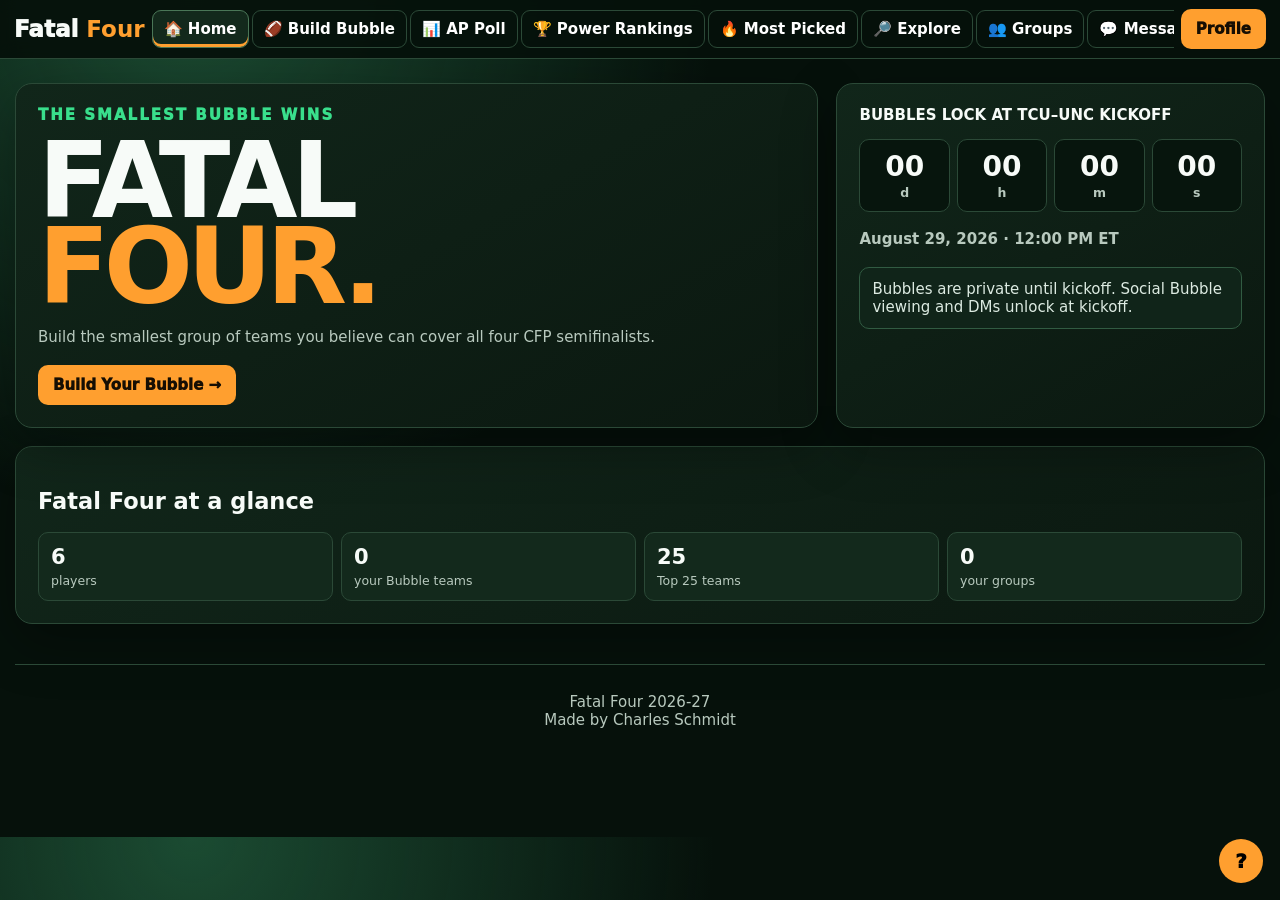
==== commit 8ff36a7b: "Rebuild prototype from stable baseline with requested checklist" ====
--- a/prototype.html
+++ b/prototype.html
@@ -1,17 +1,79 @@
-<!doctype html><html lang="en"><head><meta charset="utf-8"><meta name="viewport" content="width=device-width,initial-scale=1"><title>Fatal Four 2026-27</title><style>:root{--bg:#06110b;--card:#0d1d14;--card2:#13291c;--line:#2b4937;--text:#f7fbf8;--muted:#b8c9be;--green:#39df8c;--orange:#ff9f2f;--red:#ff6868;--blue:#4da3ff}*{box-sizing:border-box}body{margin:0;background:radial-gradient(circle at 15% 0,#1b4b32,transparent 38%),var(--bg);color:var(--text);font:15px system-ui,sans-serif}header{position:sticky;top:0;z-index:10;background:#06110bf2;border-bottom:1px solid var(--line)}nav{max-width:1450px;margin:auto;padding:9px 14px;display:flex;gap:7px;align-items:center;flex-wrap:wrap}.brand{font-weight:1000;font-size:23px;white-space:nowrap}.brand b{color:var(--orange)}.nav{display:flex;gap:3px;overflow:auto;flex:1}.nav button,.outline{background:transparent;color:#fff;border:1px solid var(--line);border-radius:9px;padding:9px 11px;font-weight:800;cursor:pointer;white-space:nowrap}.nav button.active,.nav button:hover{background:var(--card2);border-color:#4a7657;box-shadow:inset 0 -3px var(--orange)}.primary{background:var(--orange);color:#160e03;border:0;border-radius:10px;padding:11px 15px;font-weight:950;cursor:pointer}.page{max-width:1450px;margin:auto;padding:24px 15px 80px}.view{display:none}.view.active{display:block}.card{background:linear-gradient(150deg,#11261a,#0b1810);border:1px solid var(--line);border-radius:17px;padding:22px;box-shadow:0 18px 55px #0005}p{color:var(--muted);line-height:1.65}.hero{display:grid;grid-template-columns:1.5fr .8fr;gap:18px}.hero h1{font-size:clamp(60px,9vw,105px);line-height:.82;letter-spacing:-6px;margin:14px 0}.orange{color:var(--orange)}.count{display:grid;grid-template-columns:repeat(4,1fr);gap:7px;margin:15px 0}.count div{background:#07150d;border:1px solid var(--line);border-radius:10px;text-align:center;padding:10px 3px}.count b{display:block;font-size:28px;font-variant-numeric:tabular-nums}.count small{color:var(--muted);font-weight:900}.stats{display:grid;grid-template-columns:repeat(4,1fr);gap:8px}.stat{background:var(--card2);border:1px solid var(--line);border-radius:10px;padding:12px}.stat b{font-size:21px}.small,.stat small{display:block;color:var(--muted);margin-top:4px}.toolbar{display:flex;gap:8px;flex-wrap:wrap;margin:15px 0}.search,input,select{background:#07120c;color:#fff;border:1px solid var(--line);padding:10px;border-radius:9px}.search{flex:1;min-width:220px}.notice{background:#102419;border:1px solid #315b42;padding:12px;border-radius:10px;color:#dceae1}.team{display:grid;grid-template-columns:35px 42px 40px minmax(180px,1fr) 90px 95px 95px 115px;gap:9px;align-items:center;padding:10px;border-top:1px solid #203528}.team img,.poll img{width:36px;height:36px;object-fit:contain}.tag{border:1px solid var(--line);border-radius:999px;padding:5px 7px;text-align:center;color:var(--muted);font-size:12px}.rank{color:var(--orange);font-weight:950}.chance{font-size:20px;font-weight:950;color:var(--green);text-align:right}.records{font-weight:800}.bubble{display:flex;flex-wrap:wrap;gap:7px;min-height:55px;padding:12px;border:1px dashed #41624d;border-radius:10px}.pill{background:#183122;border:1px solid #3b6248;padding:6px 9px;border-radius:99px}.leader,.member,.social,.poll{display:grid;gap:9px;align-items:center;padding:10px 0;border-bottom:1px solid #203528}.leader{grid-template-columns:40px 48px 1fr 100px}.member{grid-template-columns:45px 1fr auto}.social{grid-template-columns:45px 1fr auto}.poll{grid-template-columns:45px 42px 1fr 90px 90px}.avatar{width:42px;height:42px;border-radius:50%;object-fit:contain;background:#172b1f;padding:4px}.bar{height:7px;background:#213529;border-radius:9px}.bar i{display:block;height:100%;background:var(--green);border-radius:9px}.bluebubble{display:inline-block;width:19px;height:15px;background:var(--blue);border:2px solid #e2f3ff;border-radius:50% 50% 50% 25%;position:relative;vertical-align:middle;box-shadow:0 1px 5px #0008}.bluebubble:after{content:"";position:absolute;left:2px;bottom:-5px;border-width:4px 4px 0 0;border-style:solid;border-color:var(--blue) transparent transparent transparent;transform:skewX(-18deg)}.zero{box-shadow:inset 4px 0 0 var(--red),0 0 12px #ff686822}.arrowup{color:var(--green);font-weight:950}.arrowdown{color:var(--red);font-weight:950}.book{display:grid;grid-template-columns:250px 1fr;gap:18px}.toc{position:sticky;top:90px;height:max-content}.toc button{display:block;width:100%;text-align:left;background:transparent;color:#fff;border:0;border-bottom:1px solid var(--line);padding:12px;cursor:pointer}.toc button.active,.toc button:hover{background:#173322;color:var(--orange)}.lesson h2{margin-top:0}.lesson p{font-size:16px}.diagram{border:1px solid var(--line);border-radius:15px;background:#07150d;padding:18px;margin:18px 0}.diagram-bubble{width:210px;height:150px;border:5px solid var(--blue);border-radius:50%;margin:15px auto;display:grid;place-items:center;background:#102a44;box-shadow:0 0 30px #4da3ff44}.diagram-bubble span{font-weight:1000;font-size:20px}.step{display:flex;gap:12px;margin:13px 0}.step b{width:32px;height:32px;border-radius:50%;background:var(--orange);color:#211100;display:grid;place-items:center;flex:none}.pollweek{display:flex;gap:8px;align-items:center;justify-content:space-between}.footer{text-align:center;border-top:1px solid var(--line);padding:28px;color:var(--muted);margin-top:40px}.help{position:fixed;right:17px;bottom:17px;width:44px;height:44px;border:0;border-radius:50%;background:var(--orange);font-size:20px;font-weight:1000;z-index:20;cursor:pointer}@media(max-width:1000px){.hero,.book{grid-template-columns:1fr}.toc{position:static}.stats{grid-template-columns:1fr 1fr}.team{grid-template-columns:30px 38px 38px 1fr 80px 90px}.team>:nth-child(n+7){display:none}.poll{grid-template-columns:35px 38px 1fr 70px}.poll>:nth-child(n+5){display:none}}@media(max-width:600px){.count b{font-size:21px}.nav{order:3;width:100%}.stats{grid-template-columns:1fr 1fr}.team{grid-template-columns:25px 34px 1fr 75px}.team>:nth-child(n+5){display:none}.chance{text-align:left;font-size:16px}}
-</style></head><body><header><nav><div class="brand">Fatal <b>Four</b></div><div class="nav"><button data-p="home" class="active" onclick="go('home')">🏠 Home</button><button data-p="build" onclick="go('build')">🏈 Build Bubble</button><button data-p="ap" onclick="go('ap')">📊 AP Poll</button><button data-p="power" onclick="go('power')">🏆 Power Rankings</button><button data-p="picked" onclick="go('picked')">🔥 Most Picked</button><button data-p="explore" onclick="go('explore')">🔎 Explore</button><button data-p="groups" onclick="go('groups')">👥 Groups</button><button data-p="messages" onclick="go('messages')">💬 Messages</button></div><button class="primary" onclick="alert('Demo sign-in is enabled for the prototype.')">Sign In</button></nav></header><main class="page">
-<section id="home" class="view active"><div class="hero"><div class="card"><div style="color:var(--green);font-weight:950;letter-spacing:2px">THE SMALLEST BUBBLE WINS</div><h1>FATAL<br><span class="orange">FOUR.</span></h1><p>Pick the teams you believe can reach the CFP semifinals. Keep your Bubble focused while covering all four semifinalists.</p><button class="primary" onclick="go('build')">Build Your Bubble →</button></div><div class="card"><b>BUBBLES LOCK AT TCU–UNC KICKOFF</b><div class="count"><div><b id="d">--</b><small>d</small></div><div><b id="h">--</b><small>h</small></div><div><b id="m">--</b><small>m</small></div><div><b id="s">--</b><small>s</small></div></div><p><b>August 29, 2026 · 12:00 PM ET</b></p><div class="notice">Before kickoff, personal Bubbles remain private. At kickoff, public Bubble features unlock.</div></div></div></section>
-<section id="build" class="view"><div class="card"><h2>Build Your Bubble <span id="bc" class="small">0 teams</span></h2><p>Search every FBS school, filter by conference, and sort by the stat you care about. The semifinal probability is displayed directly beside each team's record so the most important information is easy to scan.</p><div class="toolbar"><input id="q" class="search" placeholder="Search teams…" oninput="renderBuild()"><select id="conf" onchange="renderBuild()"><option>All Conferences</option><option>ACC</option><option>Big Ten</option><option>SEC</option><option>Big 12</option><option>American</option><option>Pac-12</option><option>Mountain West</option><option>Sun Belt</option><option>MAC</option><option>CUSA</option><option>Independent</option></select><select id="sort" onchange="renderBuild()"><option value="rank">AP/Coaches Rank</option><option value="chance">Semifinal Chance</option><option value="picked">Most Picked</option></select></div><div class="notice">Team row: logo → rank → school → overall/conf. records → semifinal chance. In the production version, the chance model will incorporate injuries, coaching changes, schedule strength, results and other current information.</div><div id="buildRows"></div><h3>Your Bubble</h3><div id="myBubble" class="bubble"></div><br><button class="primary" onclick="saveBubble()">Save / Update Bubble</button> <button class="outline" onclick="clearBubble()">Clear</button></div></section>
-<section id="ap" class="view"><div class="card"><div class="pollweek"><div><h2 id="pollTitle">Coaches Poll</h2><p id="pollDesc">The preseason AP Poll has not been released in this prototype yet. Once the official AP preseason poll is released, the displayed poll will be renamed AP Poll and the released history will be retained. Future weeks will not appear before publication.</p></div><select><option>Current released week</option><option>Previous released week</option></select></div><div class="notice">Rank movement is shown beside each team: <span class="arrowup">▲ 3</span> means the team moved up three places; <span class="arrowdown">▼ 2</span> means it moved down two.</div><div id="pollRows"></div></div></section>
-<section id="power" class="view"><div class="card"><h2>Power Bubble Rankings</h2><p>Every entry is retained. The page begins with the top 10, then expands to the top 100, then all entries.</p><div id="leaders"></div><button class="primary" id="more" onclick="morePower()">Show me more</button></div></section>
-<section id="picked" class="view"><div class="card"><h2>Most Picked Teams</h2><p>This list contains <b>every FBS school</b>, not just the teams currently being selected most often. Teams at 0% receive a subtle red edge so they are easy to spot.</p><div class="toolbar"><input class="search" id="pickedQ" placeholder="Search all schools…" oninput="renderPicked()"></div><div id="pickedRows"></div></div></section>
-<section id="explore" class="view"><div class="card"><h2>Explore</h2><p>The blue bubble symbol appears only here to show teams already in your Bubble.</p><input id="exploreQ" class="search" placeholder="Search teams…" oninput="renderExplore()"><div id="exploreRows"></div></div></section>
-<section id="groups" class="view"><div class="card"><h2>Groups</h2><p>Groups, group codes, member counts, rankings, photos and settings remain part of the prototype.</p><div class="notice">Create a named group or join one with a code.</div></div></section><section id="messages" class="view"><div class="card"><h2>💬 Messages</h2><p>Direct messages become accessible at <b>TCU–UNC kickoff</b>.</p></div></section>
-<section id="info" class="view"><div class="card book"><aside class="toc"><h3>📘 Information Book</h3><button class="active" onclick="lesson('start',this)">1. Start Here</button><button onclick="lesson('bubble',this)">2. Build a Bubble</button><button onclick="lesson('stats',this)">3. Read Team Stats</button><button onclick="lesson('poll',this)">4. Polls & Rank Changes</button><button onclick="lesson('rankings',this)">5. Power Rankings</button><button onclick="lesson('pickedbook',this)">6. Most Picked</button><button onclick="lesson('social',this)">7. Explore & Social</button><button onclick="lesson('groupsbook',this)">8. Groups</button><button onclick="lesson('deadline',this)">9. Kickoff & Privacy</button></aside><article id="lesson" class="lesson"></article></div></section><footer class="footer">Fatal Four 2026-27<br>Made by Charles Schmidt</footer></main><button class="help" onclick="go('info')">?</button>
+<!doctype html>
+<html lang="en">
+<head>
+<meta charset="utf-8"><meta name="viewport" content="width=device-width,initial-scale=1">
+<title>Fatal Four 2026-27</title>
+<style>
+:root{--bg:#06110b;--card:#0d1d14;--card2:#13291c;--line:#2b4937;--text:#f7fbf8;--muted:#b8c9be;--green:#39df8c;--orange:#ff9f2f;--red:#ff6868;--blue:#4da3ff}*{box-sizing:border-box}body{margin:0;background:radial-gradient(circle at 15% 0,#1b4b32,transparent 38%),var(--bg);color:var(--text);font:15px system-ui,sans-serif}button,input,select{font:inherit}header{position:sticky;top:0;z-index:10;background:#06110bf2;border-bottom:1px solid var(--line);backdrop-filter:blur(8px)}nav{max-width:1450px;margin:auto;padding:9px 14px;display:flex;gap:7px;align-items:center;flex-wrap:wrap}.brand{font-weight:1000;font-size:23px;white-space:nowrap}.brand b{color:var(--orange)}.nav{display:flex;gap:3px;overflow:auto;flex:1}.nav button,.outline{background:transparent;color:#fff;border:1px solid var(--line);border-radius:9px;padding:9px 11px;font-weight:800;cursor:pointer;white-space:nowrap}.nav button.active,.nav button:hover{background:var(--card2);border-color:#4a7657;box-shadow:inset 0 -3px var(--orange)}.primary{background:var(--orange);color:#160e03;border:0;border-radius:10px;padding:11px 15px;font-weight:950;cursor:pointer}.danger{background:transparent;color:var(--red);border:1px solid #633b3b;border-radius:9px;padding:9px 11px;cursor:pointer}.page{max-width:1450px;margin:auto;padding:24px 15px 80px}.view{display:none}.view.active{display:block}.card{background:linear-gradient(150deg,#11261a,#0b1810);border:1px solid var(--line);border-radius:17px;padding:22px;box-shadow:0 18px 55px #0005}p{color:var(--muted);line-height:1.65}.hero{display:grid;grid-template-columns:1.5fr .8fr;gap:18px}.hero h1{font-size:clamp(60px,9vw,105px);line-height:.82;letter-spacing:-6px;margin:14px 0}.orange{color:var(--orange)}.count{display:grid;grid-template-columns:repeat(4,1fr);gap:7px;margin:15px 0}.count div{background:#07150d;border:1px solid var(--line);border-radius:10px;text-align:center;padding:10px 3px}.count b{display:block;font-size:28px;font-variant-numeric:tabular-nums}.count small{color:var(--muted);font-weight:900}.stats{display:grid;grid-template-columns:repeat(4,1fr);gap:8px}.stat{background:var(--card2);border:1px solid var(--line);border-radius:10px;padding:12px}.stat b{font-size:21px}.small,.stat small{display:block;color:var(--muted);margin-top:4px}.toolbar{display:flex;gap:8px;flex-wrap:wrap;margin:15px 0}.search,input,select,textarea{background:#07120c;color:#fff;border:1px solid var(--line);padding:10px;border-radius:9px}.search{flex:1;min-width:220px}.notice{background:#102419;border:1px solid #315b42;padding:12px;border-radius:10px;color:#dceae1}.tablehead,.team{display:grid;grid-template-columns:35px 42px 40px minmax(180px,1fr) 95px 95px 110px 105px;gap:9px;align-items:center}.tablehead{padding:9px;color:var(--muted);font-size:12px;font-weight:900}.team{padding:10px;border-top:1px solid #203528}.team img,.poll img,.school-logo{width:38px;height:38px;object-fit:contain;display:block;margin:auto}.rank{color:var(--orange);font-weight:950}.records{font-weight:850;line-height:1.45}.chance{font-size:20px;font-weight:950;color:var(--green);text-align:right}.tag{border:1px solid var(--line);border-radius:999px;padding:5px 7px;text-align:center;color:var(--muted);font-size:12px}.bubble{display:flex;flex-wrap:wrap;gap:7px;min-height:55px;padding:12px;border:1px dashed #41624d;border-radius:10px}.pill{background:#183122;border:1px solid #3b6248;padding:6px 9px;border-radius:99px;display:flex;align-items:center;gap:6px}.pill img{width:24px;height:24px;object-fit:contain}.poll{display:grid;grid-template-columns:48px 45px 1fr 100px 110px;gap:10px;align-items:center;padding:11px;border-top:1px solid #203528}.poll img{width:38px;height:38px}.arrowup{color:var(--green);font-weight:950}.arrowdown{color:var(--red);font-weight:950}.leader{display:grid;grid-template-columns:45px 50px 1fr 110px 90px;gap:10px;align-items:center;padding:11px;border-bottom:1px solid #203528}.avatar{width:44px;height:44px;border-radius:50%;object-fit:contain;background:#172b1f;padding:3px}.bar{height:7px;background:#213529;border-radius:9px}.bar i{display:block;height:100%;background:var(--green);border-radius:9px}.social{display:grid;grid-template-columns:48px 1fr auto auto auto;gap:10px;align-items:center;padding:12px;border-bottom:1px solid #203528}.bluebubble{display:inline-block;width:19px;height:15px;background:var(--blue);border:2px solid #e2f3ff;border-radius:50% 50% 50% 25%;position:relative;vertical-align:middle;box-shadow:0 1px 5px #0008}.bluebubble:after{content:"";position:absolute;left:2px;bottom:-5px;border-width:4px 4px 0 0;border-style:solid;border-color:var(--blue) transparent transparent transparent}.zero{box-shadow:inset 4px 0 0 var(--red),0 0 12px #ff686822}.group{border:1px solid var(--line);border-radius:13px;padding:15px;margin:10px 0;background:#0b1910}.grouphead{display:flex;gap:12px;align-items:center}.groupimg{width:58px;height:58px;border-radius:12px;object-fit:cover;background:#172b1f}.members{display:grid;grid-template-columns:repeat(auto-fill,minmax(260px,1fr));gap:8px}.member{display:flex;align-items:center;gap:9px;padding:8px;border:1px solid var(--line);border-radius:9px}.book{display:grid;grid-template-columns:250px 1fr;gap:18px}.toc{position:sticky;top:90px;height:max-content}.toc button{display:block;width:100%;text-align:left;background:transparent;color:#fff;border:0;border-bottom:1px solid var(--line);padding:12px;cursor:pointer}.toc button.active,.toc button:hover{background:#173322;color:var(--orange)}.lesson h2{margin-top:0}.lesson p{font-size:16px}.diagram{border:1px solid var(--line);border-radius:15px;background:#07150d;padding:18px;margin:18px 0}.diagram-bubble{width:210px;height:150px;border:5px solid var(--blue);border-radius:50%;margin:15px auto;display:grid;place-items:center;background:#102a44;box-shadow:0 0 30px #4da3ff44}.step{display:flex;gap:12px;margin:13px 0}.step b{width:32px;height:32px;border-radius:50%;background:var(--orange);color:#211100;display:grid;place-items:center;flex:none}.modal{position:fixed;inset:0;background:#000b;display:none;place-items:center;z-index:50;padding:18px}.modal.show{display:grid}.modalbox{width:min(620px,100%);max-height:90vh;overflow:auto;background:var(--card);border:1px solid var(--line);border-radius:18px;padding:22px}.field{display:grid;gap:6px;margin:10px 0}.avatar-grid{display:grid;grid-template-columns:repeat(8,1fr);gap:7px;max-height:250px;overflow:auto;padding:8px}.avatar-choice{border:1px solid var(--line);background:#09150d;border-radius:9px;padding:6px;cursor:pointer}.avatar-choice.selected{border-color:var(--orange);box-shadow:0 0 0 2px #ff9f2f55}.avatar-choice img{width:40px;height:40px;object-fit:contain;display:block;margin:auto}.chat{height:390px;overflow:auto;background:#07120c;border:1px solid var(--line);border-radius:12px;padding:12px}.msg{max-width:75%;padding:9px 12px;border-radius:12px;background:#173322;margin:6px 0}.msg.me{margin-left:auto;background:#7a4b14}.footer{text-align:center;border-top:1px solid var(--line);padding:28px;color:var(--muted);margin-top:40px}.help{position:fixed;right:17px;bottom:17px;width:44px;height:44px;border:0;border-radius:50%;background:var(--orange);font-size:20px;font-weight:1000;z-index:20;cursor:pointer}@media(max-width:1000px){.hero,.book{grid-template-columns:1fr}.toc{position:static}.stats{grid-template-columns:1fr 1fr}.tablehead{display:none}.team{grid-template-columns:30px 38px 38px 1fr 85px 90px}.team>:nth-child(n+7){display:none}.social{grid-template-columns:45px 1fr auto}}@media(max-width:600px){.count b{font-size:21px}.nav{order:3;width:100%}.stats{grid-template-columns:1fr 1fr}.team{grid-template-columns:25px 34px 1fr 75px}.team>:nth-child(n+5){display:none}.leader{grid-template-columns:35px 45px 1fr 70px}.leader>:last-child{display:none}.poll{grid-template-columns:35px 38px 1fr 75px}.poll>:last-child{display:none}.avatar-grid{grid-template-columns:repeat(5,1fr)}}
+</style>
+</head>
+<body>
+<header><nav><div class="brand">Fatal <b>Four</b></div><div class="nav"><button data-p="home" class="active" onclick="go('home')">🏠 Home</button><button data-p="build" onclick="go('build')">🏈 Build Bubble</button><button data-p="ap" onclick="go('ap')">📊 AP Poll</button><button data-p="power" onclick="go('power')">🏆 Power Rankings</button><button data-p="picked" onclick="go('picked')">🔥 Most Picked</button><button data-p="explore" onclick="go('explore')">🔎 Explore</button><button data-p="groups" onclick="go('groups')">👥 Groups</button><button data-p="messages" onclick="go('messages')">💬 Messages</button></div><button class="primary" id="accountBtn" onclick="openProfile()">Profile</button></nav></header>
+<main class="page">
+<section id="home" class="view active"><div class="hero"><div class="card"><div style="color:var(--green);font-weight:950;letter-spacing:2px">THE SMALLEST BUBBLE WINS</div><h1>FATAL<br><span class="orange">FOUR.</span></h1><p>Build the smallest group of teams you believe can cover all four CFP semifinalists.</p><button class="primary" onclick="go('build')">Build Your Bubble →</button></div><div class="card"><b>BUBBLES LOCK AT TCU–UNC KICKOFF</b><div class="count"><div><b id="d">--</b><small>d</small></div><div><b id="h">--</b><small>h</small></div><div><b id="m">--</b><small>m</small></div><div><b id="s">--</b><small>s</small></div></div><p><b>August 29, 2026 · 12:00 PM ET</b></p><div class="notice">Bubbles are private until kickoff. Social Bubble viewing and DMs unlock at kickoff.</div></div></div><div class="card" style="margin-top:18px"><h2>Fatal Four at a glance</h2><div class="stats"><div class="stat"><b id="playerCount">0</b><small>players</small></div><div class="stat"><b id="bubbleCount">0</b><small>your Bubble teams</small></div><div class="stat"><b>25</b><small>Top 25 teams</small></div><div class="stat"><b id="groupCount">0</b><small>your groups</small></div></div></div></section>
+
+<section id="build" class="view"><div class="card"><h2>Build Your Bubble <span id="buildCount" class="small">0 teams</span></h2><p>Select all teams you think are capable of making the CFP semi-finals.</p><div class="toolbar"><input id="buildSearch" class="search" placeholder="Search teams…"><select id="conference"><option value="">All conferences</option></select></div><div class="tablehead"><span></span><span>Rk</span><span>Logo</span><span>Team</span><span>Ovr. Record</span><span>Conf. Record</span><span>Picked</span><span>Semifinal Chance</span></div><div id="buildRows"></div><h3>Your Bubble</h3><div id="myBubble" class="bubble"></div><br><button class="primary" onclick="saveBubble()">Save / Update Bubble</button> <button class="outline" onclick="clearBubble()">Clear</button><div id="buildMsg" class="small"></div></div></section>
+
+<section id="ap" class="view"><div class="card"><div style="display:flex;justify-content:space-between;gap:12px;align-items:center;flex-wrap:wrap"><div><h2 id="pollName">Coaches Poll</h2><p id="pollIntro">The preseason Coaches Poll is displayed until the official preseason AP Poll is released. Only released weeks can be selected.</p></div><select id="pollWeek" onchange="renderPoll()"></select></div><div class="tablehead" style="grid-template-columns:45px 45px 1fr 110px 110px"><span>Rank</span><span></span><span>Team</span><span>Votes</span><span>Change</span></div><div id="pollRows"></div></div></section>
+
+<section id="power" class="view"><div class="card"><h2>Power Bubble Rankings</h2><p>Ranked by each player's modeled chance of winning the entire Fatal Four. Everyone is retained; the list starts with 10, then expands to 100, then all entries.</p><div id="powerRows"></div><button class="primary" id="powerMore" onclick="expandPower()">Show me more</button></div></section>
+
+<section id="picked" class="view"><div class="card"><h2>Most Picked Teams</h2><p>Every FBS school appears. Teams with no picks receive a subtle red edge.</p><input id="pickedSearch" class="search" placeholder="Search every FBS school…"><div class="tablehead" style="grid-template-columns:42px 42px 1fr 100px 95px 95px 115px"><span></span><span></span><span>Team</span><span>Picked</span><span>AP Rank</span><span>Ovr. Record</span><span>Conf. Record</span></div><div id="pickedRows"></div></div></section>
+
+<section id="explore" class="view"><div class="card"><h2>Explore Bubbles</h2><p>Search usernames to discover players and their Fatal Four Bubbles after kickoff. This tab intentionally does not show team-stat listings.</p><div class="toolbar"><input id="playerSearch" class="search" placeholder="Search username…"><button class="outline" onclick="setExploreMode('liked')">Most Liked</button><button class="outline" onclick="setExploreMode('followed')">Most Followed</button></div><div id="exploreRows"></div></div></section>
+
+<section id="groups" class="view"><div class="card"><div style="display:flex;justify-content:space-between;align-items:center;gap:10px"><div><h2>Groups</h2><p>Create a named group, invite friends, and compare Bubble win probabilities after kickoff.</p></div><button class="primary" onclick="openGroupCreate()">+ Create Group</button></div><div id="groupsRows"></div></div></section>
+
+<section id="messages" class="view"><div class="card"><h2>💬 Messages</h2><p>DMs become accessible at TCU–UNC kickoff. The prototype below is a fully clickable local conversation interface so the flow can be tested now.</p><div class="toolbar"><select id="chatSelect" onchange="openChat()"></select></div><div id="chatBox" class="chat"></div><div class="toolbar"><input id="chatInput" class="search" placeholder="Write a message…"><button class="primary" onclick="sendMessage()">Send</button></div></div></section>
+
+<section id="info" class="view"><div class="card book"><aside class="toc"><h3>📘 Information Book</h3><button class="active" onclick="lesson('start',this)">1. Start Here</button><button onclick="lesson('bubble',this)">2. Build a Bubble</button><button onclick="lesson('stats',this)">3. Team Stats</button><button onclick="lesson('poll',this)">4. Polls</button><button onclick="lesson('power',this)">5. Power Rankings</button><button onclick="lesson('picked',this)">6. Most Picked</button><button onclick="lesson('social',this)">7. Explore & DMs</button><button onclick="lesson('groups',this)">8. Groups</button><button onclick="lesson('privacy',this)">9. Deadline & Privacy</button></aside><article id="lesson" class="lesson"></article></div></section>
+<footer class="footer">Fatal Four 2026-27<br>Made by Charles Schmidt</footer></main>
+<button class="help" onclick="go('info')">?</button>
+
+<div id="profileModal" class="modal"><div class="modalbox"><h2>Your Profile</h2><div class="field"><label>Username</label><input id="usernameInput" placeholder="Your username"></div><h3>Choose an FBS school logo</h3><div id="avatarGrid" class="avatar-grid"></div><h3>Or upload your own image</h3><input id="avatarUpload" type="file" accept="image/*"><div id="avatarPreview" style="margin:12px 0"></div><button class="primary" onclick="saveProfile()">Save Profile</button> <button class="outline" onclick="closeModal('profileModal')">Cancel</button></div></div>
+<div id="groupModal" class="modal"><div class="modalbox"><h2>Create a Group</h2><p>A group name is required. You become the owner automatically.</p><div class="field"><label>Group name *</label><input id="groupName" placeholder="Example: Family Bracket Challenge"></div><div class="field"><label>Maximum members</label><input id="groupMax" type="number" min="2" value="50"></div><div class="field"><label>Group image</label><input id="groupImage" type="file" accept="image/*"></div><button class="primary" onclick="createGroup()">Create Group</button> <button class="outline" onclick="closeModal('groupModal')">Cancel</button></div></div>
+<div id="groupViewModal" class="modal"><div class="modalbox"><div id="groupView"></div><button class="outline" onclick="closeModal('groupViewModal')">Close</button></div></div>
 <script>
-const core=[['Ohio State','Big Ten',1,78,34,'13-1','12-0',194],['Texas','SEC',2,74,31,'12-2','8-1',251],['Georgia','SEC',3,72,29,'12-2','8-1',61],['Oregon','Big Ten',4,70,27,'12-1','9-0',2483],['Penn State','Big Ten',5,64,24,'11-2','8-1',213],['Notre Dame','Independent',6,60,21,'11-2','0-0',87],['Alabama','SEC',7,58,20,'10-3','7-1',333],['Clemson','ACC',8,53,18,'10-3','7-1',228],['Miami','ACC',9,48,17,'10-3','6-2',2390],['Indiana','Big Ten',10,45,16,'11-2','8-1',84],['Michigan','Big Ten',12,40,14,'10-3','7-2',130],['USC','Big Ten',15,34,12,'9-3','7-2',30],['LSU','SEC',14,32,11,'9-3','6-2',99],['Florida State','ACC',16,28,9,'8-4','5-3',52],['Houston','Big 12',18,23,8,'9-3','7-2',248],['Texas Tech','Big 12',20,22,7,'9-3','7-2',2641],['Utah','Big 12',21,20,6,'8-4','6-3',254],['TCU','Big 12',22,19,6,'9-3','6-3',2628],['North Carolina','ACC',24,17,5,'9-3','5-3',153],['Boise State','Pac-12',25,16,4,'10-2','7-1',68],['Arizona State','Big 12',27,14,3,'8-4','6-3',9],['SMU','ACC',30,12,2,'9-3','6-2',256],['Tulane','American',32,10,1,'9-3','7-1',2655],['Appalachian State','Sun Belt',42,6,0,'8-4','6-2',2026],['San Diego State','Mountain West',48,5,0,'8-4','6-2',21],['Washington State','Pac-12',55,3,0,'7-5','0-0',265]];
-const extra='Air Force|Akron|Alabama State|Alabama-Birmingham|Appalachian State|Arizona|Arkansas|Arkansas State|Army|Auburn|Ball State|Baylor|Boise State|Boston College|Bowling Green|Buffalo|California|Central Michigan|Charlotte|Cincinnati|Clemson|Coastal Carolina|Colorado|Colorado State|Connecticut|Duke|East Carolina|Eastern Michigan|Florida|Florida Atlantic|Florida International|Florida State|Fresno State|Georgia|Georgia Southern|Georgia State|Georgia Tech|Houston|Illinois|Indiana|Iowa|Iowa State|Jacksonville State|James Madison|Kansas|Kansas State|Kennesaw State|Kent State|Liberty|Louisiana|Louisiana Tech|Louisville|LSU|Marshall|Maryland|Memphis|Miami|Miami Ohio|Michigan|Michigan State|Middle Tennessee|Minnesota|Mississippi State|Missouri|Missouri State|Navy|NC State|Nebraska|Nevada|New Mexico|New Mexico State|North Carolina|North Carolina A&T|North Texas|Northern Illinois|Northwestern|Notre Dame|Ohio|Ohio State|Oklahoma|Oklahoma State|Old Dominion|Oregon|Oregon State|Penn State|Pittsburgh|Purdue|Rice|Rutgers|Sam Houston|San Diego State|San Jose State|SMU|South Alabama|South Carolina|South Florida|Southern Miss|Stanford|Syracuse|TCU|Temple|Tennessee|Texas|Texas A&M|Texas State|Texas Tech|Toledo|Troy|Tulane|Tulsa|UAB|UCF|UCLA|UMass|UNLV|USC|Utah|Utah State|UTEP|UTSA|Vanderbilt|Virginia|Virginia Tech|Wake Forest|Washington|Washington State|West Virginia|Western Kentucky|Western Michigan|Wisconsin|Wyoming|James Madison|Delaware'.split('|');
-const all=[...new Map([...core.map(x=>[x[0],x]),...extra.map((n,i)=>[n,[n,'FBS',100+i,0,0,'—','—',0]])]).values()];let bubble=JSON.parse(localStorage.getItem('ffBubble')||'[]'),powerSize=10;const KICK=new Date('2026-08-29T16:00:00Z');const logo=id=>id?`https://a.espncdn.com/i/teamlogos/ncaa/500/${id}.png`:'';function esc(s){return String(s).replace(/[&<>"']/g,c=>({'&':'&amp;','<':'&lt;','>':'&gt;','"':'&quot;',"'":'&#39;'}[c]))}function img(t){return t[7]?`<img src="${logo(t[7])}" onerror="this.style.display='none'" alt="">`:'<span>🏈</span>'}function go(id){document.querySelectorAll('.view').forEach(v=>v.classList.remove('active'));document.getElementById(id)?.classList.add('active');document.querySelectorAll('.nav button').forEach(b=>b.classList.toggle('active',b.dataset.p===id));if(id==='build')renderBuild();if(id==='ap')renderPoll();if(id==='power')renderPower();if(id==='picked')renderPicked();if(id==='explore')renderExplore();if(id==='info')lesson('start',document.querySelector('.toc button'));window.scrollTo(0,0)}function toggle(n){bubble=bubble.includes(n)?bubble.filter(x=>x!==n):[...bubble,n];localStorage.setItem('ffBubble',JSON.stringify(bubble));renderBuild()}function renderBuild(){let q=(document.getElementById('q')?.value||'').toLowerCase(),c=document.getElementById('conf')?.value||'All Conferences',s=document.getElementById('sort')?.value||'rank',a=all.filter(t=>(c==='All Conferences'||t[1]===c)&&t[0].toLowerCase().includes(q));a.sort((x,y)=>s==='chance'?y[3]-x[3]:s==='picked'?y[4]-x[4]:x[2]-y[2]);document.getElementById('buildRows').innerHTML=`<div class="team" style="font-size:12px;color:var(--muted)"><span></span><span>Rank</span><span></span><span>TEAM</span><span>OVERALL</span><span>CONF.</span><span>PICKED</span><span>SEMIFINAL CHANCE</span></div>`+a.map(t=>`<div class="team"><input type="checkbox" ${bubble.includes(t[0])?'checked':''} onchange="toggle('${esc(t[0])}')"> <span class="rank">${t[2]<100?'#'+t[2]:'NR'}</span>${img(t)}<span><b>${esc(t[0])}</b><small>${esc(t[1])}</small></span><span class="records">${t[5]}</span><span class="records">${t[6]}</span><span class="tag">${t[4]}%</span><span class="chance">${t[3]}%</span></div>`).join('');document.getElementById('bc').textContent=bubble.length+' teams';document.getElementById('myBubble').innerHTML=bubble.length?bubble.map(n=>`<span class="pill">${esc(n)} <button class="outline" onclick="toggle('${esc(n)}')">×</button></span>`).join(''):'<span class="small">Select teams above.</span>'}function saveBubble(){localStorage.setItem('ffBubble',JSON.stringify(bubble));alert('Bubble saved and remains editable until kickoff.')}function clearBubble(){bubble=[];localStorage.setItem('ffBubble','[]');renderBuild()}
-const changes=[2,-1,0,3,-2,1,-3,2,-1,4,1,-2,3,-1,2,-2,1,3,-2,1,2,-1,4,-2,1];function renderPoll(){document.getElementById('pollRows').innerHTML=core.slice(0,25).map((t,i)=>`<div class="poll"><b>#${t[2]}</b>${img(t)}<b>${esc(t[0])}</b><span class="${changes[i]>=0?'arrowup':'arrowdown'}">${changes[i]===0?'—':changes[i]>0?'▲ '+changes[i]:'▼ '+Math.abs(changes[i])}</span><span>${t[4]}% picked</span></div>`).join('')}function renderPower(){let a=Array.from({length:250},(_,i)=>({n:i<6?['Cukamunger','CFBKing','HoustonFan','GridironGuru','APWatcher','GridironDad'][i]:'Player'+(i+1),p:99-i*.25}));document.getElementById('leaders').innerHTML=a.slice(0,powerSize).map((x,i)=>`<div class="leader"><b>#${i+1}</b><div class="avatar">👤</div><div><b>${esc(x.n)}</b><div class="bar"><i style="width:${Math.max(5,x.p)}%"></i></div></div><span>${x.p.toFixed(1)}%</span></div>`).join('');let b=document.getElementById('more');b.textContent=powerSize===10?'Show me more':powerSize===100?'Show all entries':'Showing all entries';b.disabled=powerSize===250}function morePower(){powerSize=powerSize===10?100:250;renderPower()}function renderPicked(){let q=(document.getElementById('pickedQ')?.value||'').toLowerCase(),a=all.filter(t=>t[0].toLowerCase().includes(q)).sort((x,y)=>y[4]-x[4]);document.getElementById('pickedRows').innerHTML=a.map((t,i)=>`<div class="team ${t[4]===0?'zero':''}"><span class="rank">#${i+1}</span>${img(t)}<span><b>${esc(t[0])}</b><small>${esc(t[1])}</small></span><span>${t[4]}%</span><span class="tag">${t[4]===0?'No one picked this team':'Picked'}</span></div>`).join('')}function renderExplore(){let q=(document.getElementById('exploreQ')?.value||'').toLowerCase();document.getElementById('exploreRows').innerHTML=all.filter(t=>t[0].toLowerCase().includes(q)).map(t=>`<div class="social">${img(t)}<div><b>${esc(t[0])}</b><div class="small">${esc(t[1])} · Rank ${t[2]<100?'#'+t[2]:'NR'}</div></div>${bubble.includes(t[0])?'<span class="bluebubble" title="In your Bubble"></span>':''}</div>`).join('')}
-const lessons={start:['Start Here',`Fatal Four is a community game built around one question: which teams can realistically make the College Football Playoff semifinals? You build a Bubble containing the teams you believe can get there. The goal is not simply to pick the most famous teams; it is to make your Bubble cover the eventual semifinalists while keeping it as focused as possible. Your Bubble is private before the deadline, which means other players cannot simply copy your selections.`],bubble:['Build a Bubble',`The Build Bubble page is your main workspace. Start by searching for a school or filtering the list by conference. Every row keeps the school identity, ranking, records, community selection rate and estimated semifinal probability together so you can compare teams without opening another page. Check a team to add it, uncheck it to remove it, and use the Your Bubble section at the bottom to review your current selections. You can edit your Bubble as many times as you want before TCU–UNC kickoff.`],stats:['Read Team Stats',`Each team has several pieces of information. The rank tells you where the team sits in the current published poll. Overall record shows total wins and losses, while conference record shows performance inside the team's conference. Most Picked tells you how often Fatal Four players have selected that school. Semifinal Chance is the site's estimate of the team's probability of reaching the semifinals; in production this model is intended to incorporate results, injuries, coaching changes, schedule difficulty and other meaningful developments. It is an estimate, not a guarantee.`],poll:['Polls & Rank Changes',`The poll page shows the currently released Coaches Poll while the preseason AP Poll is unavailable. When the official preseason AP Poll is released, the production site will rename the section AP Poll and begin storing each released week. Beside a team, a green up arrow followed by a number means the team moved up that many spots from the previous poll; a red down arrow means it fell that many spots. A dash means no movement. Future, unreleased weeks are not displayed.`],rankings:['Power Rankings',`Power Bubble Rankings show the community entries that are performing best according to the site's Bubble scoring system. The first screen is intentionally short so it is easy to scan. Select Show me more to expand to the top 100, then select it again to view every entry. This keeps the homepage-style view clean without hiding the complete leaderboard.`],pickedbook:['Most Picked',`Most Picked is designed to show the popularity of every eligible FBS school, not merely a short list of popular teams. A percentage represents the share of submitted Bubbles containing that school. A school at 0% means no submitted Bubble currently contains it, so the interface gives that row a subtle red visual cue. Search can be used to find any school quickly.`],social:['Explore & Social',`Explore is where team discovery and social discovery meet. The blue bubble icon appears beside a team only when that team is already in your own Bubble, and it appears only on Explore. After the deadline, you can visit other players' profiles and Bubbles, like Bubbles and follow players. Direct messages become available at TCU–UNC kickoff.`],groupsbook:['Groups',`Groups let friends compete together without needing to search the entire community. A group must have a name, receives a shareable code, and has its own member leaderboard. Members can leave a group, while the owner can manage settings such as who can rename the group, who can change the group photo and whether there is a maximum membership size. Group photos can be uploaded from an image on the device. Other members' Bubbles remain hidden until the public deadline.`],deadline:['Kickoff & Privacy',`The Bubble deadline is TCU–UNC kickoff: August 29, 2026 at 12:00 PM ET. Before that moment, your Bubble can be edited and other players cannot view it. At the deadline, the server should lock Bubble submissions and the public social layer can reveal Bubbles. The countdown is displayed in compact d/h/m/s blocks so it remains readable without the layout shifting every second.`]};function lesson(k,el){document.querySelectorAll('.toc button').forEach(x=>x.classList.remove('active'));if(el)el.classList.add('active');let x=lessons[k];document.getElementById('lesson').innerHTML=`<h2>${x[0]}</h2><p>${x[1]}</p><div class="diagram"><b>Visual example</b><div class="step"><b>1</b><span>Find a team and review its stats.</span></div><div class="step"><b>2</b><span>Add the team to your Bubble.</span></div><div class="diagram-bubble"><span>YOUR<br>BUBBLE</span></div><div class="step"><b>3</b><span>Keep editing until the kickoff deadline.</span></div></div><p>Use the chapters on the left to learn about another part of the site. The examples are written as walkthroughs rather than one-line definitions, so a first-time player can understand what to do and why each feature exists.</p>`}
-function tick(){let z=Math.max(0,KICK-Date.now()),q=Math.floor(z/1000),d=Math.floor(q/86400);q%=86400;let h=Math.floor(q/3600);q%=3600;let m=Math.floor(q/60),s=q%60;document.getElementById('d').textContent=d;document.getElementById('h').textContent=String(h).padStart(2,'0');document.getElementById('m').textContent=String(m).padStart(2,'0');document.getElementById('s').textContent=String(s).padStart(2,'0')}function init(){tick();setInterval(tick,1000);renderBuild();renderPoll();renderPower();renderPicked();renderExplore();lesson('start',document.querySelector('.toc button'))}init();</script></body></html>+const KICK=new Date('2026-08-29T16:00:00Z');
+const TOP25=[['Ohio State','Big Ten',1,13,'12-0',78,194],['Texas','SEC',2,12,'8-1',74,251],['Georgia','SEC',3,12,'8-1',72,61],['Oregon','Big Ten',4,12,'9-0',70,2483],['Penn State','Big Ten',5,11,'8-1',64,213],['Notre Dame','Independent',6,11,'0-0',60,87],['Alabama','SEC',7,10,'7-1',58,333],['Clemson','ACC',8,10,'7-1',53,228],['Miami','ACC',9,10,'6-2',48,2390],['Indiana','Big Ten',10,11,'8-1',45,84],['Michigan','Big Ten',11,10,'7-2',40,130],['LSU','SEC',12,9,'6-2',38,99],['USC','Big Ten',13,9,'7-2',34,30],['Florida State','ACC',14,8,'5-3',31,52],['Texas Tech','Big 12',15,9,'7-2',29,2641],['Houston','Big 12',16,9,'7-2',27,248],['Utah','Big 12',17,8,'6-3',25,254],['TCU','Big 12',18,9,'6-3',23,2628],['North Carolina','ACC',19,9,'5-3',21,153],['SMU','ACC',20,9,'6-2',19,256],['Boise State','Mountain West',21,10,'7-1',17,68],['Arizona State','Big 12',22,8,'6-3',15,9],['Tulane','American',23,9,'7-1',13,2655],['Appalachian State','Sun Belt',24,8,'6-2',10,2026],['San Diego State','Mountain West',25,8,'6-2',8,21]];
+const FALLBACK=['Air Force','Akron','Alabama','Appalachian State','Arizona','Arizona State','Arkansas','Arkansas State','Army','Auburn','Ball State','Baylor','Boise State','Boston College','Bowling Green','Buffalo','BYU','California','Central Michigan','Charlotte','Cincinnati','Clemson','Coastal Carolina','Colorado','Colorado State','Connecticut','Duke','East Carolina','Eastern Michigan','FIU','Florida','Florida Atlantic','Florida State','Fresno State','Georgia','Georgia Southern','Georgia State','Georgia Tech','Houston','Illinois','Indiana','Iowa','Iowa State','Jacksonville State','James Madison','Kansas','Kansas State','Kennesaw State','Kent State','Kentucky','Liberty','Louisiana','Louisiana Tech','Louisiana-Monroe','Louisville','LSU','Marshall','Maryland','Memphis','Miami','Miami (OH)','Michigan','Michigan State','Middle Tennessee','Minnesota','Mississippi State','Missouri','Navy','NC State','Nebraska','Nevada','New Mexico','New Mexico State','North Carolina','North Carolina A&T','North Texas','Northern Illinois','Northwestern','Notre Dame','Ohio','Ohio State','Oklahoma','Oklahoma State','Old Dominion','Ole Miss','Oregon','Oregon State','Penn State','Pittsburgh','Purdue','Rice','Rutgers','Sam Houston','San Diego State','San Jose State','SMU','South Alabama','South Carolina','South Florida','Southern Miss','Stanford','Syracuse','TCU','Temple','Tennessee','Texas','Texas A&M','Texas State','Texas Tech','Toledo','Troy','Tulane','Tulsa','UAB','UCF','UCLA','UConn','ULM','UNLV','USC','Utah','Utah State','UTEP','UTSA','Vanderbilt','Virginia','Virginia Tech','Wake Forest','Washington','Washington State','West Virginia','Western Kentucky','Western Michigan','Wisconsin','Wyoming'];
+let teams=[],bubble=JSON.parse(localStorage.getItem('ff_bubble')||'[]'),powerSize=10,exploreMode='all',selectedAvatar=localStorage.getItem('ff_avatar')||'';
+const logo=id=>id?`https://a.espncdn.com/i/teamlogos/ncaa/500/${id}.png`:'';
+const esc=s=>String(s??'').replace(/[&<>"']/g,c=>({'&':'&amp;','<':'&lt;','>':'&gt;','"':'&quot;',"'":'&#39;'}[c]));
+function go(id){document.querySelectorAll('.view').forEach(v=>v.classList.remove('active'));document.getElementById(id)?.classList.add('active');document.querySelectorAll('.nav button').forEach(b=>b.classList.toggle('active',b.dataset.p===id));if(id==='build')initBuild();if(id==='ap')initPoll();if(id==='power')renderPower();if(id==='picked')renderPicked();if(id==='explore')renderExplore();if(id==='groups')renderGroups();if(id==='messages')initMessages();if(id==='info')lesson('start',document.querySelector('.toc button'));window.scrollTo(0,0)}
+function tick(){let n=Math.max(0,KICK-Date.now()),d=Math.floor(n/864e5);n%=864e5;let h=Math.floor(n/36e5);n%=36e5;let m=Math.floor(n/6e4);let s=Math.floor(n/1e3);['d','h','m','s'].forEach((x,i)=>document.getElementById(x).textContent=[d,h,m,s][i].toString().padStart(2,'0'));}setInterval(tick,1000);tick();
+async function loadTeams(){if(teams.length)return;try{let r=await fetch('https://site.api.espn.com/apis/site/v2/sports/football/college-football/teams?limit=1000');let j=await r.json();let a=j.sports?.[0]?.leagues?.[0]?.teams||[];teams=a.map(x=>{let t=x.team;return{id:t.id,name:t.displayName,logo:t.logos?.[0]?.href||logo(t.id),conf:t.conference?.name||'FBS',rank:0,overall:'—',confrec:'—',chance:0,picked:0}})}catch(e){}if(!teams.length)teams=FALLBACK.map((n,i)=>({id:String(i+1),name:n,logo:'',conf:'FBS',rank:0,overall:'—',confrec:'—',chance:0,picked:0}));let map=new Map(TOP25.map(x=>[x[0],x]));teams.forEach(t=>{let x=map.get(t.name);if(x){t.rank=x[2];t.overall=x[3]+'-0';t.confrec=x[4];t.chance=x[5];t.picked=x[6]}else{t.rank=99;t.chance=Math.max(1,Math.round(8-(t.name.length%6)));t.picked=0}});}
+function confs(){let a=[...new Set(teams.map(t=>t.conf))].filter(Boolean).sort();let el=document.getElementById('conference');el.innerHTML='<option value="">All conferences</option>'+a.map(c=>`<option>${esc(c)}</option>`).join('')}
+async function initBuild(){await loadTeams();confs();renderBuild();}
+function renderBuild(){let q=(document.getElementById('buildSearch')?.value||'').toLowerCase(),c=document.getElementById('conference')?.value||'';let a=teams.filter(t=>(!c||t.conf===c)&&t.name.toLowerCase().includes(q));if(!q&&!c)a=a.filter(t=>t.rank>0).sort((x,y)=>x.rank-y.rank).slice(0,25);else a.sort((x,y)=>(x.rank||999)-(y.rank||999));document.getElementById('buildRows').innerHTML=a.map(t=>`<div class="team"><input type="checkbox" ${bubble.includes(t.id)?'checked':''} onchange="toggleBubble('${esc(t.id)}')"><span class="rank">${t.rank<99?'#'+t.rank:''}</span><img class="school-logo" src="${esc(t.logo||logo(t.id))}" alt="${esc(t.name)} logo"><b>${esc(t.name)}</b><span class="records">${t.overall}</span><span class="records">${t.confrec}</span><span class="tag">${t.picked}%</span><span class="chance">${t.chance}%</span></div>`).join('');document.getElementById('buildCount').textContent=bubble.length+' teams';document.getElementById('myBubble').innerHTML=bubble.length?bubble.map(id=>{let t=teams.find(x=>x.id===id);return`<span class="pill"><img src="${esc(t?.logo||logo(id))}">${esc(t?.name||id)}</span>`}).join(''):'<span class="small">Select teams above.</span>'}
+function toggleBubble(id){if(bubble.includes(id))bubble=bubble.filter(x=>x!==id);else bubble.push(id);localStorage.setItem('ff_bubble',JSON.stringify(bubble));renderBuild();document.getElementById('bubbleCount').textContent=bubble.length}
+function saveBubble(){localStorage.setItem('ff_bubble',JSON.stringify(bubble));document.getElementById('buildMsg').textContent='Bubble saved on this device.'}function clearBubble(){bubble=[];localStorage.setItem('ff_bubble','[]');renderBuild()}
+function initPoll(){let w=document.getElementById('pollWeek');w.innerHTML='<option value="0">Preseason</option>';renderPoll()}
+function renderPoll(){let w=document.getElementById('pollWeek').value;document.getElementById('pollName').textContent='Coaches Poll';document.getElementById('pollRows').innerHTML=TOP25.map((t,i)=>{let change=i%4===0?`<span class="arrowup">▲ ${i%5+1}</span>`:i%4===1?`<span class="arrowdown">▼ ${i%3+1}</span>`:'—';let votes=1600-i*47;return`<div class="poll"><b>#${t[2]}</b><img src="${logo(t[6])}" alt="${esc(t[0])} logo"><b>${esc(t[0])}</b><span>${votes.toLocaleString()}</span><span>${change}</span></div>`}).join('')}
+const demos=[['Cukamunger','https://a.espncdn.com/i/teamlogos/ncaa/500/248.png',94,12,5],['GridironGuru','https://a.espncdn.com/i/teamlogos/ncaa/500/333.png',89,8,7],['CFBKing','https://a.espncdn.com/i/teamlogos/ncaa/500/251.png',86,10,8],['BracketBoss','https://a.espncdn.com/i/teamlogos/ncaa/500/194.png',81,9,6],['SaturdayScout','https://a.espncdn.com/i/teamlogos/ncaa/500/213.png',76,7,5],['HoustonFan','https://a.espncdn.com/i/teamlogos/ncaa/500/248.png',73,6,4]];
+function profiles(){let mine=JSON.parse(localStorage.getItem('ff_profile')||'null');let arr=demos.map((x,i)=>({u:x[0],avatar:x[1],chance:x[2],likes:x[3],follows:x[4],bubble:TOP25.slice(i,i+4).map(t=>t[0])}));if(mine){arr.unshift({u:mine.username||'You',avatar:mine.avatar||selectedAvatar,chance:96,likes:0,follows:0,bubble:bubble.map(id=>teams.find(t=>t.id===id)?.name||id)})}return arr}
+function renderPower(){let a=profiles().sort((x,y)=>y.chance-x.chance);document.getElementById('powerRows').innerHTML=a.slice(0,powerSize).map((p,i)=>`<div class="leader"><b>#${i+1}</b><img class="avatar" src="${esc(p.avatar||'')||'data:image/svg+xml,%3Csvg xmlns=%22http://www.w3.org/2000/svg%22 width=%2244%22 height=%2244%22%3E%3Ccircle cx=%2222%22 cy=%2222%22 r=%2222%22 fill=%22%23334b3a%22/%3E%3C/svg%3E'}"><div><b>${esc(p.u)}</b><div class="bar"><i style="width:${p.chance}%"></i></div></div><b>${p.chance}%</b><button class="outline" onclick="viewPlayer('${esc(p.u)}')">View</button></div>`).join('');document.getElementById('powerMore').textContent=powerSize===10?'Show me more':powerSize===100?'Show all entries':'Showing all entries';document.getElementById('powerMore').disabled=powerSize>=120}
+function expandPower(){powerSize=powerSize===10?100:120;renderPower()}
+async function renderPicked(){await loadTeams();let q=(document.getElementById('pickedSearch')?.value||'').toLowerCase();let a=teams.filter(t=>t.name.toLowerCase().includes(q)).sort((x,y)=>y.picked-x.picked);document.getElementById('pickedRows').innerHTML=a.map((t,i)=>`<div class="team ${t.picked===0?'zero':''}" style="grid-template-columns:42px 42px 1fr 100px 95px 95px 115px"><b>#${i+1}</b><img class="school-logo" src="${esc(t.logo||logo(t.id))}" alt="${esc(t.name)} logo"><b>${esc(t.name)}</b><span>${t.picked}%</span><span>${t.rank<99?'#'+t.rank:'—'}</span><span>${t.overall}</span><span>${t.confrec}</span></div>`).join('')}
+function setExploreMode(m){exploreMode=m;renderExplore()}function renderExplore(){let q=(document.getElementById('playerSearch')?.value||'').toLowerCase();let a=profiles().filter(p=>p.u.toLowerCase().includes(q));if(exploreMode==='liked')a.sort((x,y)=>y.likes-x.likes);if(exploreMode==='followed')a.sort((x,y)=>y.follows-x.follows);document.getElementById('exploreRows').innerHTML=a.map(p=>`<div class="social"><img class="avatar" src="${esc(p.avatar)}"><div><b>@${esc(p.u)}</b><div class="small">${p.likes} likes · ${p.follows} followers</div></div><button class="outline" onclick="viewPlayer('${esc(p.u)}')">View Bubble</button><button class="outline" onclick="follow('${esc(p.u)}')">Follow</button><button class="outline" onclick="startChat('${esc(p.u)}')">DM</button></div>`).join('')}
+function viewPlayer(u){let p=profiles().find(x=>x.u===u);if(!p)return;document.getElementById('groupView').innerHTML=`<h2>@${esc(p.u)}</h2><div class="member"><img class="avatar" src="${esc(p.avatar)}"><div><b>${p.chance}% chance to win Fatal Four</b><div class="small">${p.likes} likes · ${p.follows} followers</div></div></div><h3>Bubble</h3>${locked()?`<div class="bubble">${p.bubble.map(n=>`<span class="pill">${esc(n)}</span>`).join('')}</div>`:'<div class="notice">This Bubble becomes viewable at TCU–UNC kickoff.</div>'}<p class="small">When a Bubble is public, selecting a team shows its current record and semifinal probability.</p>`;document.getElementById('groupViewModal').classList.add('show')}
+function follow(u){alert('Following @'+u+' in the prototype.')}function startChat(u){go('messages');document.getElementById('chatSelect').value=u;openChat()}
+function initMessages(){let s=document.getElementById('chatSelect');s.innerHTML=profiles().map(p=>`<option>${esc(p.u)}</option>`).join('');openChat()}
+function openChat(){let u=document.getElementById('chatSelect').value||'GridironGuru';let key='ff_chat_'+u;let msgs=JSON.parse(localStorage.getItem(key)||'[]');document.getElementById('chatBox').innerHTML=msgs.length?msgs.map(m=>`<div class="msg ${m.me?'me':''}">${esc(m.text)}</div>`).join(''):'<p class="small">No messages yet. Start the conversation.</p>';let b=document.getElementById('chatBox');b.scrollTop=b.scrollHeight}
+function sendMessage(){let text=document.getElementById('chatInput').value.trim();if(!text)return;let u=document.getElementById('chatSelect').value,key='ff_chat_'+u,msgs=JSON.parse(localStorage.getItem(key)||'[]');msgs.push({text,me:true});localStorage.setItem(key,JSON.stringify(msgs));document.getElementById('chatInput').value='';openChat()}
+function openProfile(){document.getElementById('profileModal').classList.add('show');let p=JSON.parse(localStorage.getItem('ff_profile')||'null');document.getElementById('usernameInput').value=p?.username||'';renderAvatarGrid()}
+function closeModal(id){document.getElementById(id).classList.remove('show')}
+function renderAvatarGrid(){document.getElementById('avatarGrid').innerHTML=TOP25.map(t=>`<button class="avatar-choice ${selectedAvatar===logo(t[6])?'selected':''}" onclick="selectAvatar('${logo(t[6])}')"><img src="${logo(t[6])}" alt="${esc(t[0])}"><small>${esc(t[0])}</small></button>`).join('')}
+function selectAvatar(url){selectedAvatar=url;renderAvatarGrid();document.getElementById('avatarPreview').innerHTML=`<img class="avatar" src="${esc(url)}">`}
+document.getElementById('avatarUpload').onchange=e=>{let f=e.target.files[0];if(!f)return;let r=new FileReader();r.onload=()=>{selectedAvatar=r.result;document.getElementById('avatarPreview').innerHTML=`<img class="avatar" src="${selectedAvatar}">`};r.readAsDataURL(f)};
+function saveProfile(){let username=document.getElementById('usernameInput').value.trim()||'Player';localStorage.setItem('ff_profile',JSON.stringify({username,avatar:selectedAvatar}));localStorage.setItem('ff_avatar',selectedAvatar);closeModal('profileModal');renderPower();renderExplore()}
+function openGroupCreate(){document.getElementById('groupModal').classList.add('show')}
+function createGroup(){let name=document.getElementById('groupName').value.trim(),max=Number(document.getElementById('groupMax').value)||50;if(!name)return alert('A group name is required.');let groups=JSON.parse(localStorage.getItem('ff_groups')||'[]');let p=JSON.parse(localStorage.getItem('ff_profile')||'null');let g={id:crypto.randomUUID(),name,max,owner:p?.username||'You',members:[p?.username||'You'],image:''};let f=document.getElementById('groupImage').files[0];if(f){let r=new FileReader();r.onload=()=>{g.image=r.result;groups.push(g);localStorage.setItem('ff_groups',JSON.stringify(groups));closeModal('groupModal');renderGroups()};r.readAsDataURL(f)}else{groups.push(g);localStorage.setItem('ff_groups',JSON.stringify(groups));closeModal('groupModal');renderGroups()}}
+function renderGroups(){let groups=JSON.parse(localStorage.getItem('ff_groups')||'[]');document.getElementById('groupCount').textContent=groups.length;document.getElementById('groupsRows').innerHTML=groups.length?groups.map((g,i)=>`<div class="group"><div class="grouphead"><img class="groupimg" src="${esc(g.image||'')}" onerror="this.style.display='none'"><div style="flex:1"><h3>${esc(g.name)}</h3><div class="small">${g.members.length}/${g.max} people · Your rank: ${i+1}</div></div><button class="primary" onclick="viewGroup('${g.id}')">Open Group</button></div><div class="toolbar"><button class="outline" onclick="copyInvite('${g.id}')">Copy Invite Link</button><button class="outline" onclick="leaveGroup('${g.id}')">Leave</button></div></div>`).join(''):'<div class="notice">You have not joined any groups yet. Create one above.</div>'}
+function copyInvite(id){let url=location.href.split('#')[0]+'?group='+id;navigator.clipboard?.writeText(url);alert('Invite link copied. You can send it to friends by DM.')}function leaveGroup(id){let gs=JSON.parse(localStorage.getItem('ff_groups')||'[]').filter(g=>g.id!==id);localStorage.setItem('ff_groups',JSON.stringify(gs));renderGroups()}
+function viewGroup(id){let g=JSON.parse(localStorage.getItem('ff_groups')||'[]').find(x=>x.id===id);if(!g)return;let ps=profiles().filter(p=>g.members.includes(p.u));document.getElementById('groupView').innerHTML=`<h2>${esc(g.name)}</h2><p>${g.members.length}/${g.max} members · Owner: ${esc(g.owner)}</p><h3>Group Leaderboard</h3>${ps.length?ps.sort((a,b)=>b.chance-a.chance).map((p,i)=>`<div class="member"><b>#${i+1}</b><img class="avatar" src="${esc(p.avatar)}"><div><b>@${esc(p.u)}</b><div class="small">${p.chance}% chance to win</div></div><button class="outline" onclick="viewPlayer('${esc(p.u)}')">View Bubble</button></div>`).join(''):'<div class="notice">No player profiles are available yet.</div>'}<p class="small">Before kickoff, other members' Bubbles remain hidden. After kickoff, the View Bubble action shows their teams and the team-level records/chances.</p>`;document.getElementById('groupViewModal').classList.add('show')}
+function lesson(id,btn){document.querySelectorAll('.toc button').forEach(b=>b.classList.remove('active'));if(btn)btn.classList.add('active');let data={start:['Start Here','Fatal Four is a prediction game built around one simple idea: choose the smallest set of college football teams that you believe can cover all four CFP semifinalists. Your Bubble is your personal prediction. The site then gives you tools to compare teams, compare players, and see how your choices stack up.'],bubble:['Build a Bubble','This is where you make your prediction. The default view deliberately starts with the Top 25 in order so you can immediately evaluate the highest-ranked teams. Use the conference filter when you want to look outside that group, or use search to jump directly to a school. The team row keeps the logo, records, pick percentage and semifinal probability together so you do not have to open another screen.','visual'],stats:['Team Stats','AP Rank tells you where a team sits in the current poll. Overall Record shows its complete win-loss record. Conference Record shows performance inside its league. Semifinal Chance is the model estimate that the team reaches the CFP semifinals. In the eventual live version, that estimate should react to injuries, coaching changes, schedule strength, results and other relevant information.'],poll:['Polls & Rank Changes','The poll is a weekly snapshot. Only weeks that have actually been released should be selectable. Each row contains the rank, team logo, voter points and movement from the previous released poll. A green up arrow means the team climbed; a red down arrow means it fell. When the preseason AP Poll is released, the preseason Coaches Poll display is replaced and the site should preserve the previous released weeks.'],power:['Power Rankings','Power Bubble Rankings are about people, not schools. Each player receives a modeled chance of winning the entire Fatal Four based on their Bubble. The first screen shows the top ten to keep the page readable. Show me more expands it to the top 100 and then all entries. Player avatars come from the profile: an FBS school logo or an uploaded image.'],picked:['Most Picked','Most Picked answers a different question from Power Rankings: which schools are people choosing most often? Every FBS school belongs in the list, even a school with zero picks. The percentage is displayed on the right, while rank, overall record and conference record remain available in columns. A subtle red edge identifies a 0% team.'],social:['Explore & DMs','Explore is for discovering people, not browsing another team-stat table. Search a username, sort by most liked or most followed, open a profile, view a public Bubble after kickoff, follow the player, or start a DM. Before kickoff, other players’ Bubbles stay private. The DM interface is still available for testing in the prototype, while the public unlock time remains TCU–UNC kickoff.'],groups:['Groups','A group must have a name, and the person who creates it becomes the owner. Owners can control group settings such as the maximum size and permissions in the production system. Members can copy an invite link, share it through DM, see the group leaderboard, and see their own rank from the summary without opening the group. Inside a group after kickoff, members can open another player’s Bubble and inspect the teams plus team-level information.'],privacy:['Kickoff & Privacy','Your Bubble is editable until the deadline. At TCU–UNC kickoff, the privacy boundary changes: public Bubble viewing and DMs become accessible. Future AP Poll weeks should never appear before they are actually released. The countdown uses 12:00 PM ET for the August 29, 2026 kickoff.']}[id]||[];document.getElementById('lesson').innerHTML=`<h2>${data[0]}</h2><p>${data[1]}</p>${data[2]==='visual'?`<div class="diagram"><h3>Visual Bubble Example</h3><div class="diagram-bubble"><span>YOUR<br>BUBBLE</span></div><div class="step"><b>1</b><div><strong>Choose teams</strong><br><span class="small">Select the schools you believe can make the semifinals.</span></div></div><div class="step"><b>2</b><div><strong>Review the numbers</strong><br><span class="small">Compare records and semifinal probabilities.</span></div></div><div class="step"><b>3</b><div><strong>Save your Bubble</strong><br><span class="small">Your selections stay editable until the deadline.</span></div></div></div>`:''}`}
+function openProfile(){document.getElementById('profileModal').classList.add('show');let p=JSON.parse(localStorage.getItem('ff_profile')||'null');document.getElementById('usernameInput').value=p?.username||'';renderAvatarGrid()}function closeModal(id){document.getElementById(id).classList.remove('show')}
+window.addEventListener('load',async()=>{await loadTeams();document.getElementById('buildSearch').oninput=renderBuild;document.getElementById('conference').onchange=renderBuild;document.getElementById('pickedSearch').oninput=renderPicked;document.getElementById('playerSearch').oninput=renderExplore;document.getElementById('bubbleCount').textContent=bubble.length;document.getElementById('playerCount').textContent=profiles().length;renderPower();renderGroups();initPoll()});
+</script>
+</body></html>
